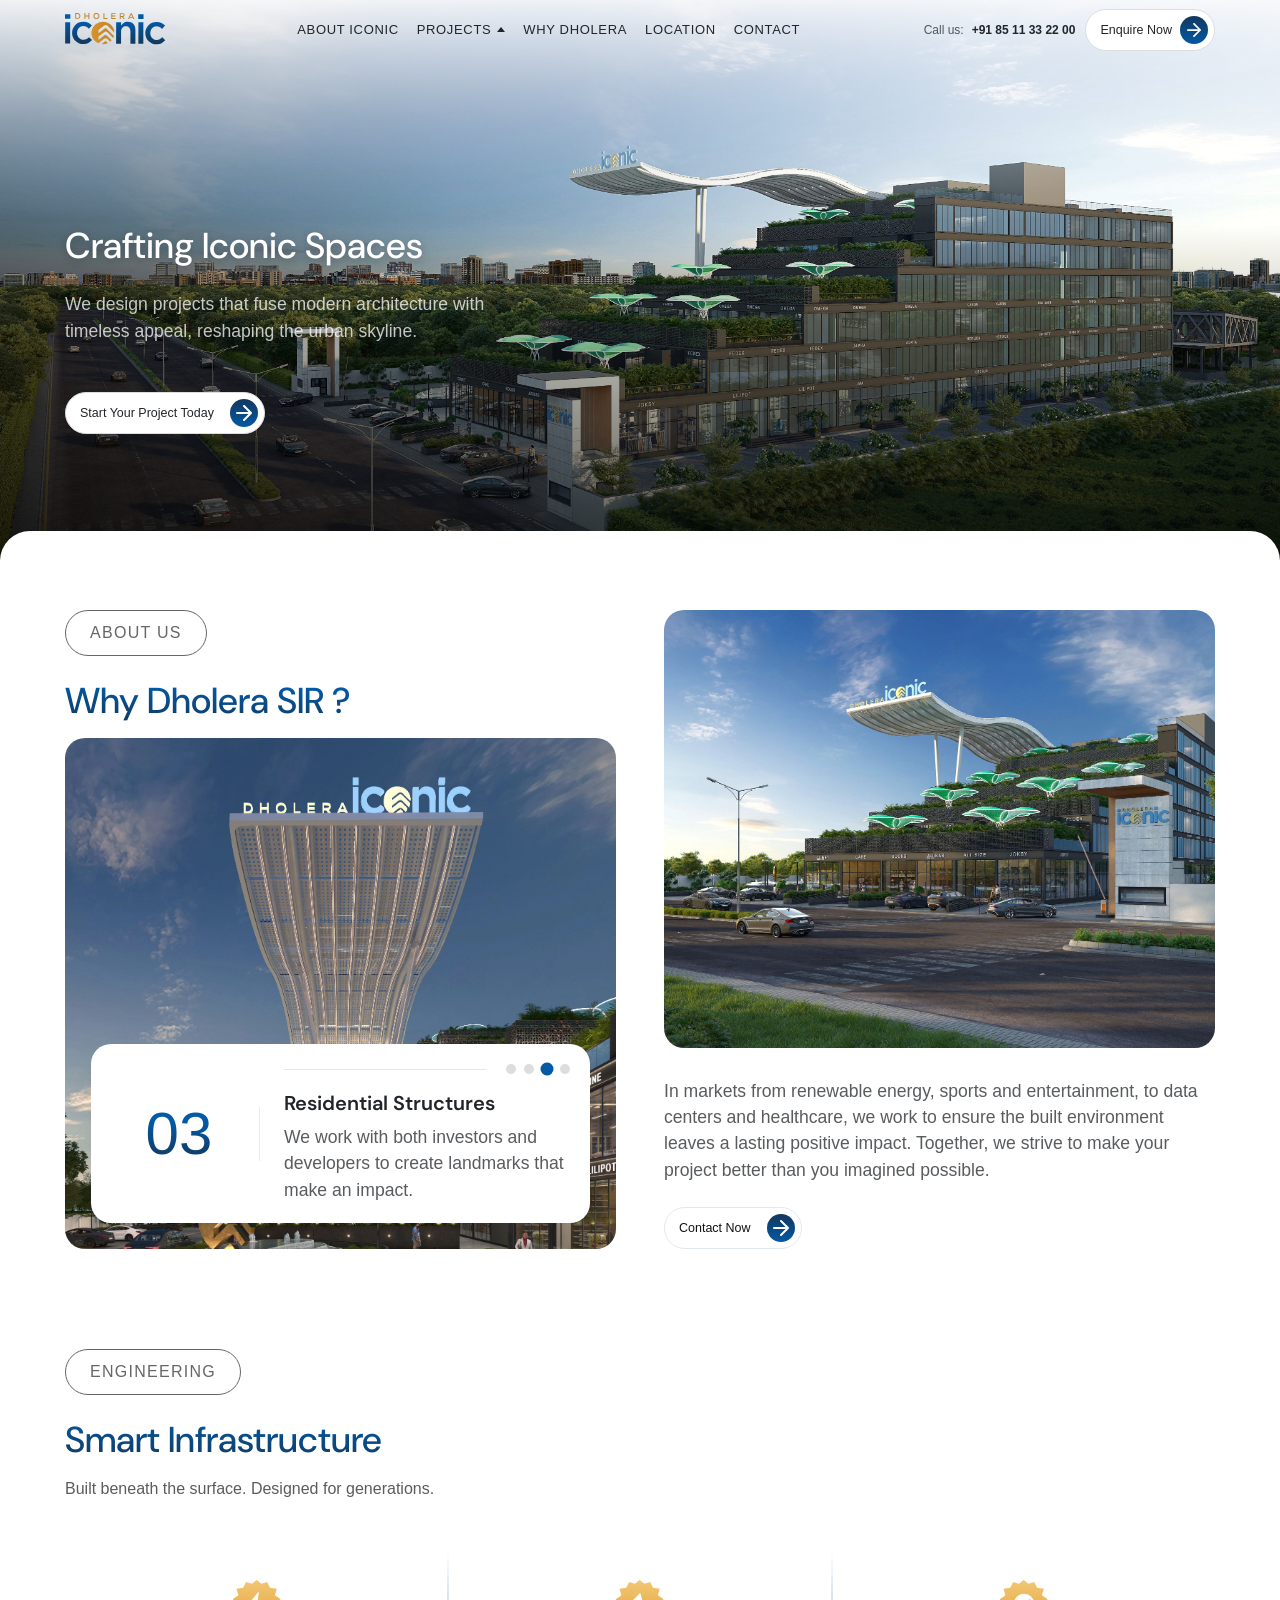
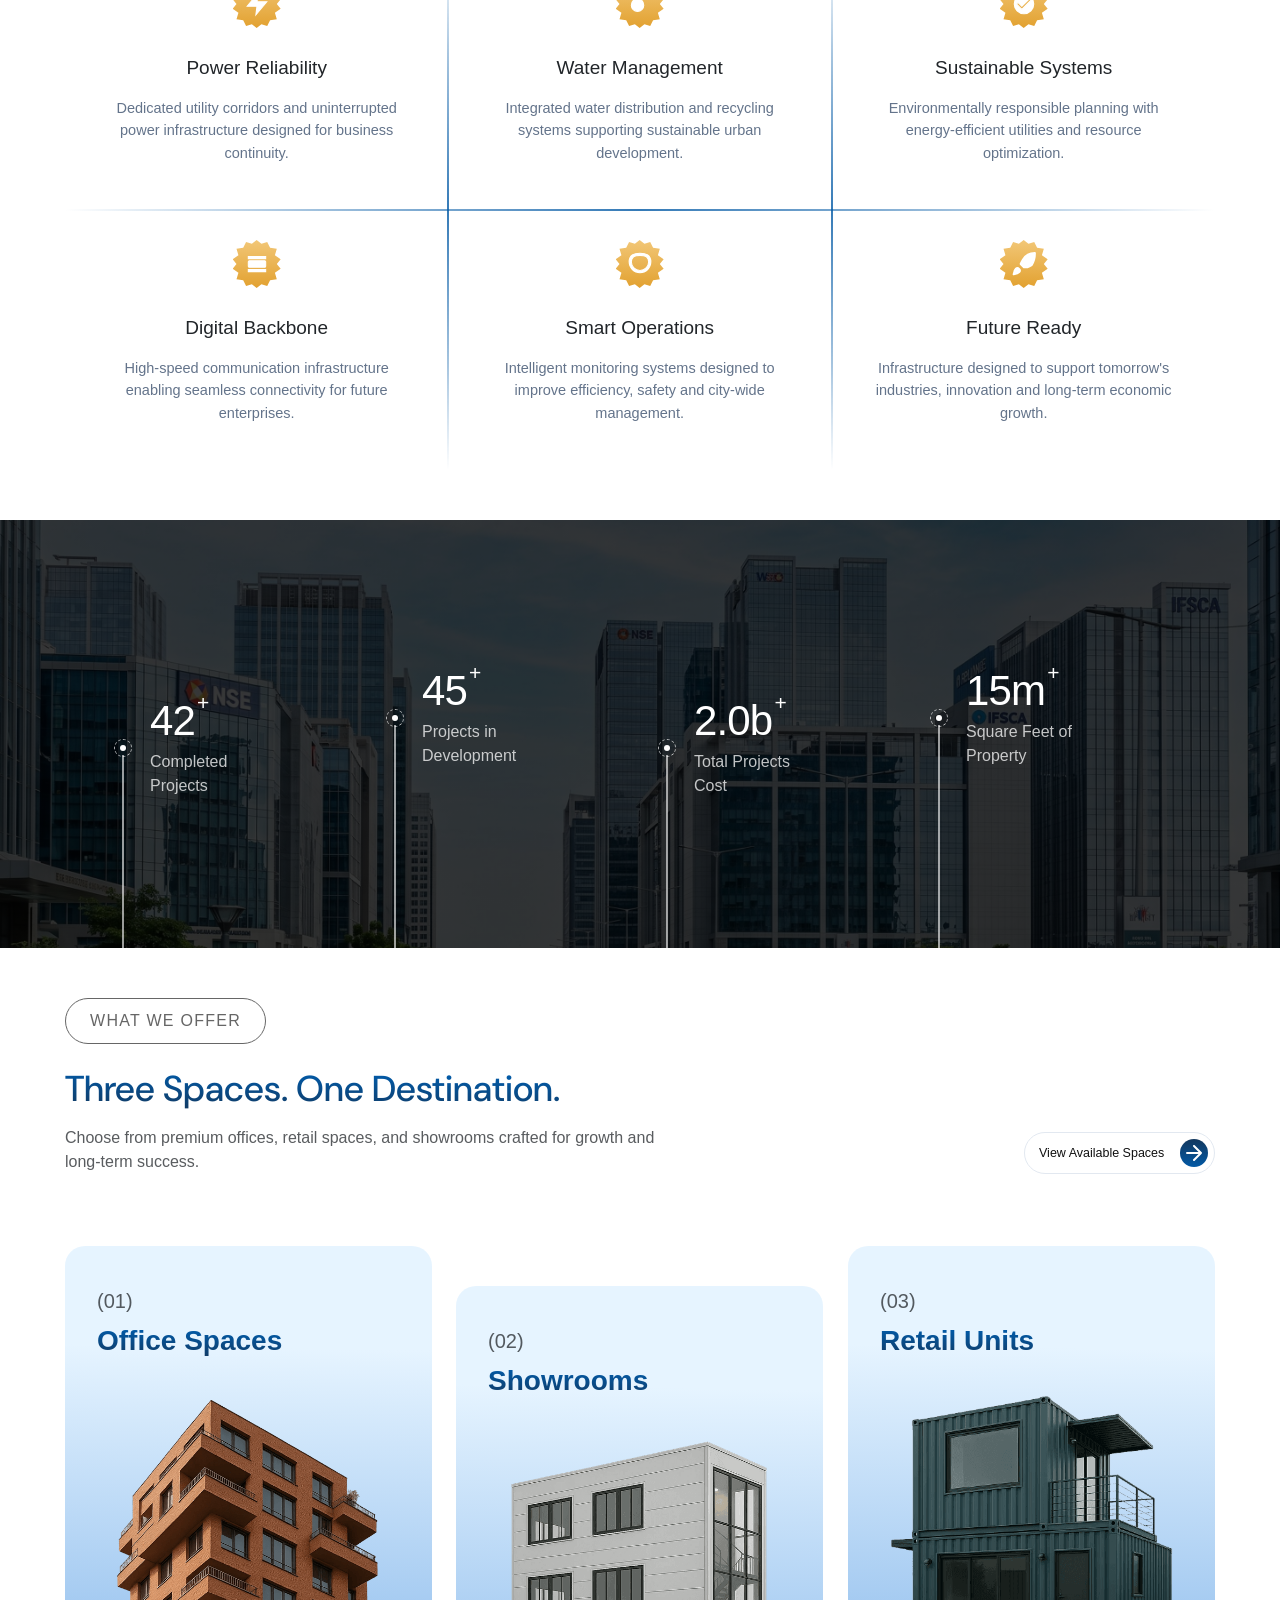
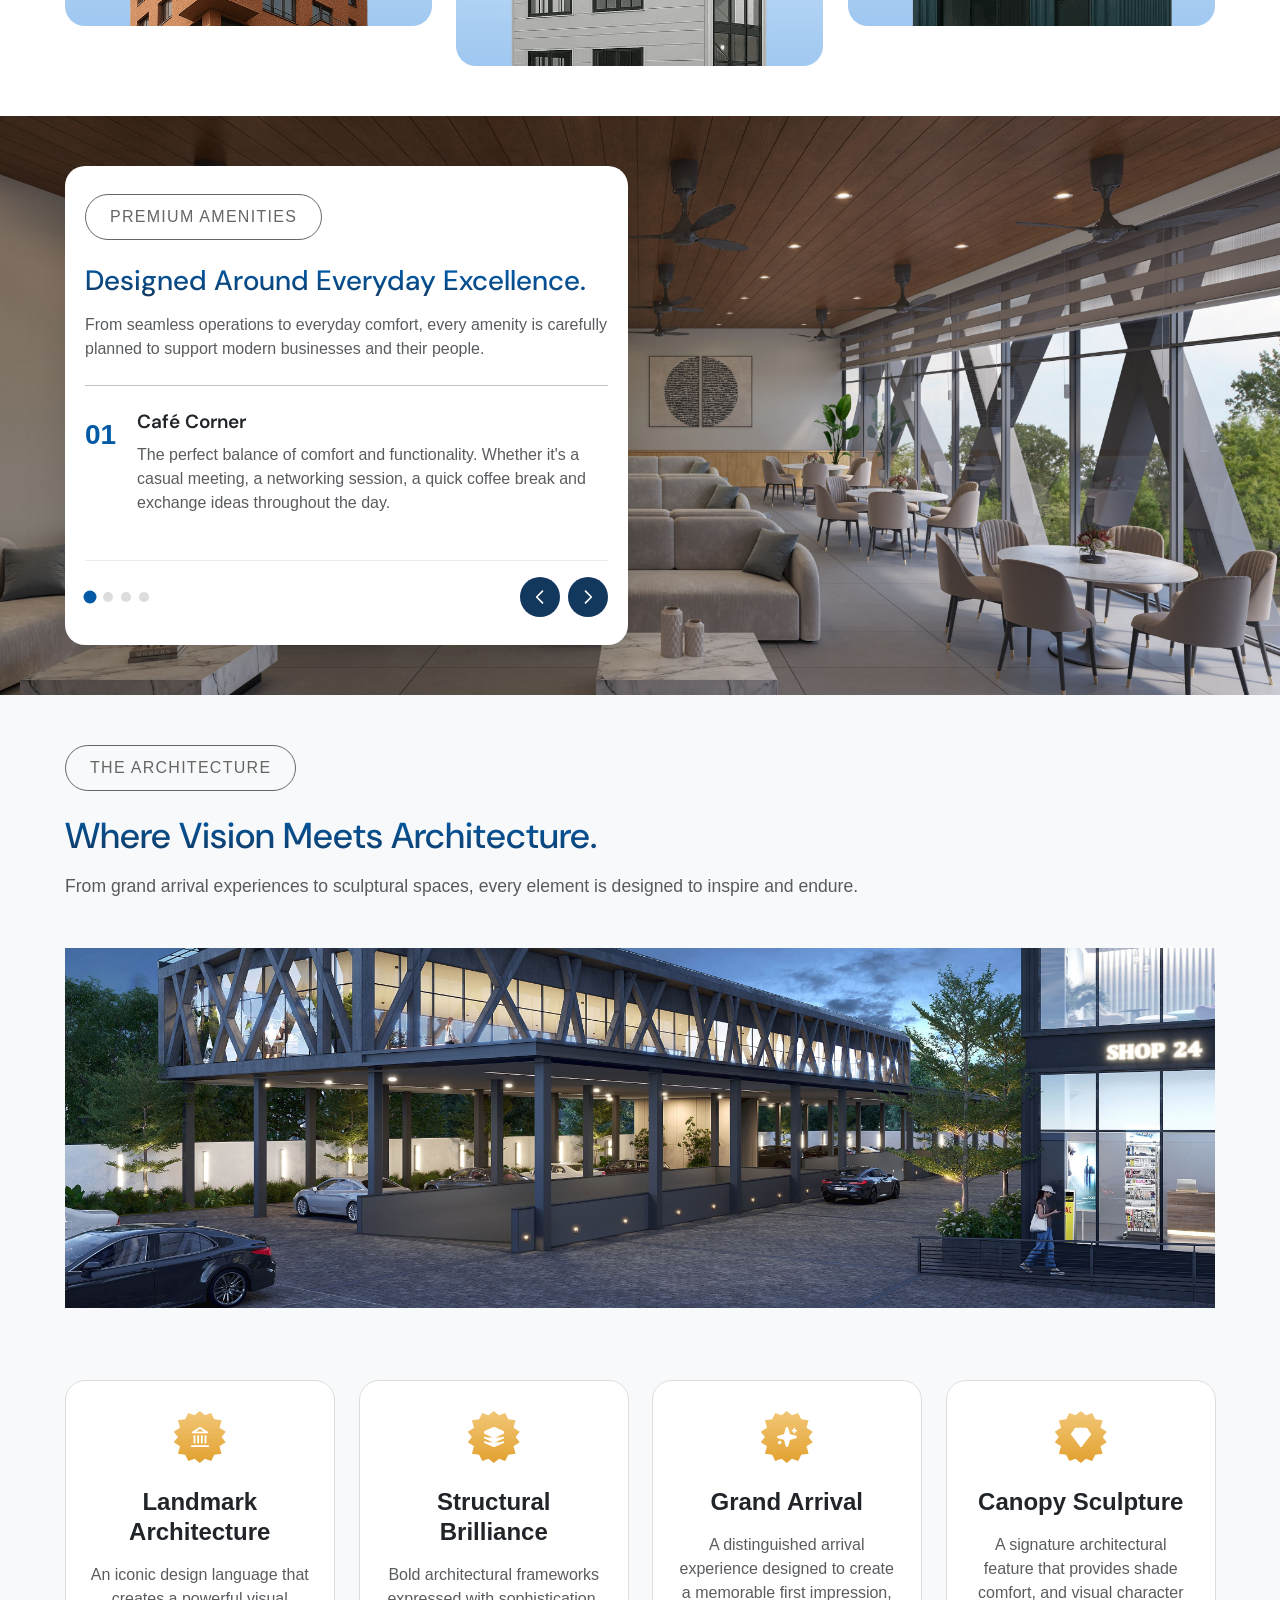
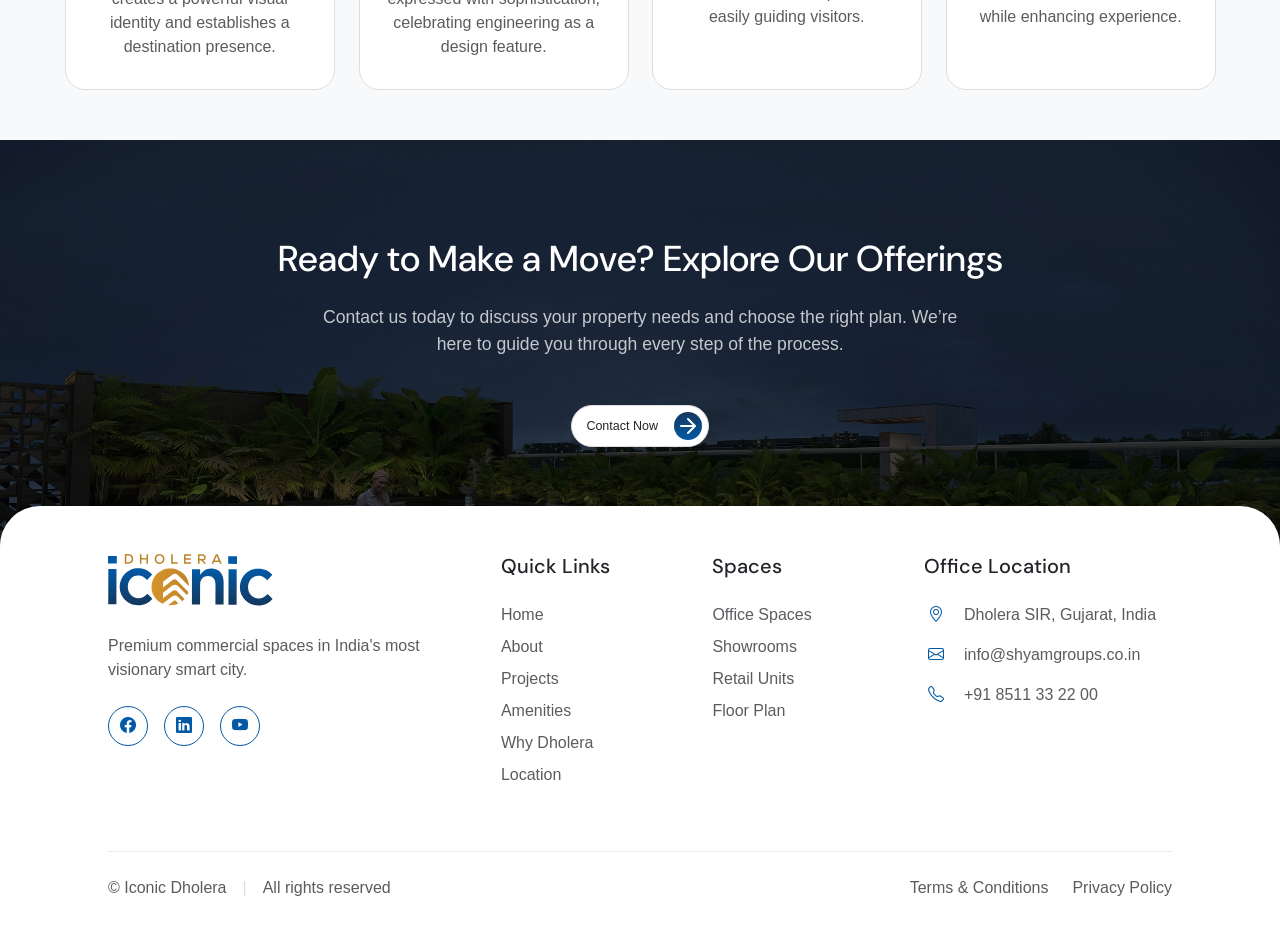
==== index.html @ 22b11049 "first commit" ====
<!DOCTYPE html>
<html lang="en">

<head>
  <meta charset="UTF-8">
  <meta name="viewport" content="width=device-width, initial-scale=1.0">
  <title>Dholera Iconic - Crafting Iconic Spaces</title>
  <meta name="description"
    content="Premium commercial office spaces, showrooms, and retail units in Dholera SIR - India's most visionary smart city.">

  <!-- Bootstrap & Bootstrap Icons CDN -->
  <link rel="stylesheet" href="https://cdn.jsdelivr.net/npm/bootstrap@5.3.3/dist/css/bootstrap.min.css">
  <link rel="stylesheet" href="https://cdn.jsdelivr.net/npm/bootstrap-icons@1.11.3/font/bootstrap-icons.min.css">

  <!-- Custom Stylesheets -->
  <link rel="stylesheet" href="assets/css/style.css">
  <link rel="stylesheet" href="assets/css/components.css">
  <link rel="stylesheet" href="assets/css/animations.css">
  <link rel="stylesheet" href="assets/css/responsive.css">

</head>

<body class="home-page">

  <!-- Header Dynamic Component Placeholder -->
  <div id="header-placeholder"></div>

  <!-- ==========================================
     HERO SECTION
     ========================================== -->
  <section class="hero-section" id="home">
    <div class="container max-width-container">
      <div class="row">
        <div class="col-12 col-lg-8 text-white hero-content-wrapper">
          <div class="slide-up animated">
            <h1 class="h1-title mb-4 font-dm font-medium text-white hero-title">Crafting Iconic Spaces</h1>
            <p class="font-switzer font-regular text-white opacity-75 mb-5 fs-4 lh-base hero-desc">
              We design projects that fuse modern architecture with timeless appeal, reshaping the urban skyline.
            </p>
            <a href="#about-section" class="btn btn-enquire d-inline-flex align-items-center gap-3">
              <span class="font-switzer font-medium text-dark">Start Your Project Today</span>
              <div class="btn-arrow-circle d-flex align-items-center justify-content-center">
                <svg width="16" height="16" viewBox="0 0 16 16" fill="none" xmlns="http://www.w3.org/2000/svg">
                  <path d="M1 8H15M15 8L8 1M15 8L8 15" stroke="white" stroke-width="2" stroke-linecap="round"
                    stroke-linejoin="round" />
                </svg>
              </div>
            </a>
          </div>
        </div>
      </div>
    </div>
    <!-- Beautiful Bottom Curve -->
    <div class="hero-curve"></div>
  </section>


  <!-- ==========================================
     ABOUT US SECTION
     ========================================== -->
  <section class="section-padding py-5" id="about-section">
    <div class="container max-width-container">
      <div class="row g-5 align-items-stretch">

        <!-- Left Slider Column -->
        <div class="col-12 col-lg-6 slide-up delay-1">
          <div class="about-left-content">
            <div class="tag-capsule mb-4">About us</div>
            <h2 class="h1-title text-gradient-primary mb-3 font-dm">Why Dholera SIR ?</h2>

            <div class="about-left-wrapper">
              <!-- Background Image -->
              <img src="assets/images/about_left.jpg" alt="About Dholera Buildings"
                class="w-100 h-100 object-fit-cover">

              <!-- White Slider Overlay Card -->
              <div class="about-slider-card">
                <div class="row align-items-center">
                  <div class="col-4 border-end border-light-subtle d-flex align-items-center justify-content-center">
                    <span class="slide-number text-gradient-primary">03</span>
                  </div>
                  <div class="col-8 ps-4">
                    <!-- Dots Row next to thin horizontal line -->
                    <div class="d-flex align-items-center justify-content-between mb-3">
                      <div style="flex-grow: 1; height: 1px; background-color: #E2E8F0; margin-right: 20px;"></div>
                      <div class="d-flex gap-2">
                        <button class="slider-dot" data-slide="0" aria-label="Go to slide 1"></button>
                        <button class="slider-dot" data-slide="1" aria-label="Go to slide 2"></button>
                        <button class="slider-dot active" data-slide="2" aria-label="Go to slide 3"></button>
                        <button class="slider-dot" data-slide="3" aria-label="Go to slide 4"></button>
                      </div>
                    </div>
                    <h4 class="slide-title font-dm font-semibold text-dark mb-2">Residential Structures</h4>
                    <p class="slide-desc font-switzer font-medium lh-base text-muted mb-0 fs-4">
                      We work with both investors and developers to create landmarks that make an impact.
                    </p>
                  </div>
                </div>
              </div>
            </div>
          </div>
        </div>
        <!-- Right Visual Content Column -->
        <div class="col-12 col-lg-6 slide-up delay-2">
          <div class="about-right-column">
            <!-- Large Right Image (On Top) -->
            <div class="about-right-img-wrapper">
              <img src="assets/images/about_right.jpg" alt="Smart City Infrastructure"
                class="w-100 h-100 object-fit-cover image-zoom-hover">
            </div>

            <!-- Description (On Bottom) -->
            <div>
              <p class="font-switzer font-medium text-muted fs-4 lh-base mb-4 text-justify">
                In markets from renewable energy, sports and entertainment, to data centers and healthcare, we work to
                ensure the built environment leaves a lasting positive impact. Together, we strive to make your project
                better than you imagined possible.
              </p>
              <a href="contact.html" class="btn btn-cta">
                <span>Contact Now</span>
                <div class="btn-arrow-circle d-flex align-items-center justify-content-center">
                  <svg width="16" height="16" viewBox="0 0 16 16" fill="none" xmlns="http://www.w3.org/2000/svg">
                    <path d="M1 8H15M15 8L8 1M15 8L8 15" stroke="white" stroke-width="2" stroke-linecap="round"
                      stroke-linejoin="round" />
                  </svg>
                </div>
              </a>
            </div>
          </div>
        </div>

      </div>
    </div>
  </section>


  <!-- ==========================================
     SMART INFRASTRUCTURE SECTION
     ========================================== -->
  <section class="section-padding py-5 bg-white" id="why-dholera">
    <div class="container max-width-container">
      <div class="text-start mb-5 slide-up">
        <div class="tag-capsule mb-4">Engineering</div>
        <h2 class="h1-title text-gradient-primary mb-3">Smart Infrastructure</h2>
        <p class="font-switzer font-regular text-muted fs-6">Built beneath the surface. Designed for generations.</p>
      </div>

      <!-- Infrastructure Grid -->
      <div class="infra-grid mt-4">
        <!-- Card 1 -->
        <div class="infra-card slide-up delay-1">
          <div class="infra-icon-wrapper text-gradient-primary">
            <!-- Power Icon -->
            <svg width="32" height="32" viewBox="0 0 24 24" fill="none" xmlns="http://www.w3.org/2000/svg">
              <path d="M13 2L3 14H12L11 22L21 10H12L13 2Z" fill="#0259A5" />
            </svg>
          </div>
          <h4 class="font-switzer font-medium mb-3 text-dark">Power Reliability</h4>
          <p class="font-switzer font-regular text-muted fs-6 lh-base px-3">
            Dedicated utility corridors and uninterrupted power infrastructure designed for business continuity.
          </p>
        </div>

        <!-- Card 2 -->
        <div class="infra-card slide-up delay-2">
          <div class="infra-icon-wrapper text-gradient-primary">
            <!-- Water Icon -->
            <svg width="32" height="32" viewBox="0 0 24 24" fill="none" xmlns="http://www.w3.org/2000/svg">
              <path
                d="M12 2.69L5.69 9C3.44 11.25 3.44 14.84 5.69 17.09C7.94 19.34 11.53 19.34 13.78 17.09C16.03 14.84 16.03 11.25 13.78 9L12 2.69Z"
                fill="#0259A5" />
            </svg>
          </div>
          <h4 class="font-switzer font-medium mb-3 text-dark">Water Management</h4>
          <p class="font-switzer font-regular text-muted fs-6 lh-base px-3">
            Integrated water distribution and recycling systems supporting sustainable urban development.
          </p>
        </div>

        <!-- Card 3 -->
        <div class="infra-card slide-up delay-3">
          <div class="infra-icon-wrapper text-gradient-primary">
            <!-- Sustainable Icon -->
            <svg width="32" height="32" viewBox="0 0 24 24" fill="none" xmlns="http://www.w3.org/2000/svg">
              <path
                d="M12 3C7.03 3 3 7.03 3 12C3 16.97 7.03 21 12 21C16.97 21 21 16.97 21 12C21 7.03 16.97 3 12 3ZM10 17L5 12L6.41 10.59L10 14.17L17.59 6.58L19 8L10 17Z"
                fill="#0259A5" />
            </svg>
          </div>
          <h4 class="font-switzer font-medium mb-3 text-dark">Sustainable Systems</h4>
          <p class="font-switzer font-regular text-muted fs-6 lh-base px-3">
            Environmentally responsible planning with energy-efficient utilities and resource optimization.
          </p>
        </div>

        <!-- Card 4 -->
        <div class="infra-card slide-up delay-4">
          <div class="infra-icon-wrapper text-gradient-primary">
            <!-- Digital Backbone -->
            <svg width="32" height="32" viewBox="0 0 24 24" fill="none" xmlns="http://www.w3.org/2000/svg">
              <path
                d="M4 19H20V17H4V19ZM20 5H4V7H20V5ZM19 9H5C4.45 9 4 9.45 4 10V14C4 14.55 4.45 15 5 15H19C19.55 15 20 14.55 20 14V10C20 9.45 19.55 9 19 9Z"
                fill="#0259A5" />
            </svg>
          </div>
          <h4 class="font-switzer font-medium mb-3 text-dark">Digital Backbone</h4>
          <p class="font-switzer font-regular text-muted fs-6 lh-base px-3">
            High-speed communication infrastructure enabling seamless connectivity for future enterprises.
          </p>
        </div>

        <!-- Card 5 -->
        <div class="infra-card slide-up delay-5">
          <div class="infra-icon-wrapper text-gradient-primary">
            <!-- Smart Operations -->
            <svg width="32" height="32" viewBox="0 0 24 24" fill="none" xmlns="http://www.w3.org/2000/svg">
              <path
                d="M19.03 3.56C17.59 2.56 14.88 2 12 2C9.12 2 6.41 2.56 4.97 3.56C3.12 4.84 2 7.21 2 10C2 15.52 6.48 20 12 20C17.52 20 22 15.52 22 10C22 7.21 20.88 4.84 19.03 3.56ZM12 18C7.58 18 4 14.42 4 10C4 8.21 4.78 6.47 6.03 5.47C7.15 4.59 9.38 4 12 4C14.62 4 16.85 4.59 17.97 5.47C19.22 6.47 20 8.21 20 10C20 14.42 16.42 18 12 18Z"
                fill="#0259A5" />
            </svg>
          </div>
          <h4 class="font-switzer font-medium mb-3 text-dark">Smart Operations</h4>
          <p class="font-switzer font-regular text-muted fs-6 lh-base px-3">
            Intelligent monitoring systems designed to improve efficiency, safety and city-wide management.
          </p>
        </div>

        <!-- Card 6 -->
        <div class="infra-card slide-up delay-6">
          <div class="infra-icon-wrapper text-gradient-primary">
            <!-- Future Ready -->
            <svg width="28" height="28" viewBox="0 0 24 24" fill="none" stroke="#0259A5" stroke-width="2"
              stroke-linecap="round" stroke-linejoin="round">
              <path d="M4.5 16.5c-1.5 1.26-2 5-2 5s3.74-.5 5-2c.71-.84.7-2.13-.09-2.91a2.18 2.18 0 0 0-2.91-.09z" />
              <path
                d="m12 15-3-3a22 22 0 0 1 2-3.95A12.88 12.88 0 0 1 22 2c0 2.72-.78 7.5-3.05 11a22.35 22.35 0 0 1-3.95 2z" />
              <path d="M15 9h.01" />
            </svg>
          </div>
          <h4 class="font-switzer font-medium mb-3 text-dark">Future Ready</h4>
          <p class="font-switzer font-regular text-muted fs-6 lh-base px-3">
            Infrastructure designed to support tomorrow's industries, innovation and long-term economic growth.
          </p>
        </div>
      </div>
    </div>
  </section>


  <!-- ==========================================
     STATS COUNTER SECTION
     ========================================== -->
  <section class="stats-section-bg" id="stats-section">
    <div class=" stats-container">
      <div class="row g-5">
        <!-- Stat 1 -->
        <div class="col-12 col-md-6 col-lg-3">
          <div class="stat-graph-card stat-low slide-up">
            <div class="stat-graph-line-wrapper">
              <div class="stat-graph-dot"></div>
              <div class="stat-graph-line"></div>
            </div>
            <div class="stat-graph-content">
              <div class="stat-number font-switzer font-medium mb-2" data-target="48+">0</div>
              <p class="font-switzer font-regular text-white opacity-75 fs-6 mb-0">Completed<br>Projects</p>
            </div>
          </div>
        </div>
        <!-- Stat 2 -->
        <div class="col-12 col-md-6 col-lg-3">
          <div class="stat-graph-card stat-high slide-up delay-1">
            <div class="stat-graph-line-wrapper">
              <div class="stat-graph-dot"></div>
              <div class="stat-graph-line"></div>
            </div>
            <div class="stat-graph-content">
              <div class="stat-number font-switzer font-medium mb-2" data-target="52+">0</div>
              <p class="font-switzer font-regular text-white opacity-75 fs-6 mb-0">Projects in<br>Development</p>
            </div>
          </div>
        </div>
        <!-- Stat 3 -->
        <div class="col-12 col-md-6 col-lg-3">
          <div class="stat-graph-card stat-low slide-up delay-2">
            <div class="stat-graph-line-wrapper">
              <div class="stat-graph-dot"></div>
              <div class="stat-graph-line"></div>
            </div>
            <div class="stat-graph-content">
              <div class="stat-number font-switzer font-medium mb-2" data-target="2.3b+">0</div>
              <p class="font-switzer font-regular text-white opacity-75 fs-6 mb-0">Total Projects<br>Cost</p>
            </div>
          </div>
        </div>
        <!-- Stat 4 -->
        <div class="col-12 col-md-6 col-lg-3">
          <div class="stat-graph-card stat-high slide-up delay-3">
            <div class="stat-graph-line-wrapper">
              <div class="stat-graph-dot"></div>
              <div class="stat-graph-line"></div>
            </div>
            <div class="stat-graph-content">
              <div class="stat-number font-switzer font-medium mb-2" data-target="18m+">0</div>
              <p class="font-switzer font-regular text-white opacity-75 fs-6 mb-0">Square Feet of<br>Property</p>
            </div>
          </div>
        </div>
      </div>
    </div>
  </section>


  <!-- ==========================================
     WHAT WE OFFER SECTION
     ========================================== -->
  <section class="section-padding py-5" id="offers-section">
    <div class="container max-width-container">
      <div class="d-flex flex-column flex-lg-row justify-content-between align-items-start align-items-lg-end mb-5">
        <div class="slide-up">
          <div class="tag-capsule mb-4">What We Offer</div>
          <h2 class="h1-title text-gradient-primary mb-3">Three Spaces. One Destination.</h2>
          <p class="font-switzer font-regular text-muted fs-6 col-lg-10 mb-0">
            Choose from premium offices, retail spaces, and showrooms crafted for growth and long-term success.
          </p>
        </div>
        <a href="projects.html" class="btn btn-cta mt-4 mt-lg-0 slide-up delay-1">
          <span>View Available Spaces</span>
          <div class="btn-arrow-circle d-flex align-items-center justify-content-center">
            <svg width="16" height="16" viewBox="0 0 16 16" fill="none" xmlns="http://www.w3.org/2000/svg">
              <path d="M1 8H15M15 8L8 1M15 8L8 15" stroke="white" stroke-width="2" stroke-linecap="round"
                stroke-linejoin="round" />
            </svg>
          </div>
        </a>
      </div>

      <!-- Spaces Cards Row -->
      <div class="row g-4 mt-5">
        <!-- Office Spaces -->
        <div class="col-12 col-lg-4 slide-up delay-1">
          <div class="offer-card">
            <div class="offer-card-header">
              <span class="font-switzer font-regular text-muted fs-5 d-block mb-2">(01)</span>
              <h3 class="font-switzer font-semibold text-gradient-primary mb-0 fs-3">Office Spaces</h3>
            </div>
            <div class="offer-card-image-wrapper">
              <img src="assets/images/office_spaces.png" alt="Office Spaces Model" class="offer-card-image">
            </div>
          </div>
        </div>

        <!-- Showrooms -->
        <div class="col-12 col-lg-4 slide-up delay-2">
          <div class="offer-card" style="margin-top: 40px;">
            <div class="offer-card-header">
              <span class="font-switzer font-regular text-muted fs-5 d-block mb-2">(02)</span>
              <h3 class="font-switzer font-semibold text-gradient-primary mb-0 fs-3">Showrooms</h3>
            </div>
            <div class="offer-card-image-wrapper">
              <img src="assets/images/showrooms.png" alt="Showrooms Model" class="offer-card-image">
            </div>
          </div>
        </div>

        <!-- Retail Units -->
        <div class="col-12 col-lg-4 slide-up delay-3">
          <div class="offer-card">
            <div class="offer-card-header">
              <span class="font-switzer font-regular text-muted fs-5 d-block mb-2">(03)</span>
              <h3 class="font-switzer font-semibold text-gradient-primary mb-0 fs-3">Retail Units</h3>
            </div>
            <div class="offer-card-image-wrapper">
              <img src="assets/images/retail_units.png" alt="Retail Units Model" class="offer-card-image">
            </div>
          </div>
        </div>
      </div>
    </div>
  </section>



  <!-- ==========================================
     PREMIUM AMENITIES SECTION
     ========================================== -->
  <section class="amenities-section-bg" id="amenities-section">
    <div class="container max-width-container">
      <div class="row">
        <div class="col-12 col-lg-6 slide-up">
          <!-- White Slider Overlay Card -->
          <div class="amenities-slider-card">
            <div class="tag-capsule mb-4">Premium Amenities</div>
            <h2 class="fs-3 text-gradient-primary mb-3">Designed Around Everyday Excellence.</h2>
            <p class="font-switzer font-regular text-muted mb-4 fs-6 lh-base">
              From seamless operations to everyday comfort, every amenity is carefully planned to support modern
              businesses and their people.
            </p>

            <hr class="my-4 text-light-subtle">

            <!-- Slider Content (2-Column Figma Layout) -->
            <div class="amenity-slide-content">
              <div class="row g-3 align-items-start">
                <div class="col-auto">
                  <span class="amenity-slide-number font-switzer font-bold fs-3 d-block pt-1"
                    style="min-width: 36px; color: #0259A5 !important;">01</span>
                </div>
                <div class="col">
                  <h4 class="amenity-slide-title font-dm font-semibold text-dark mb-2">Café Corner</h4>
                  <p class="amenity-slide-desc font-switzer font-regular text-muted mb-0 fs-6 lh-base">
                    The perfect balance of comfort and functionality. Whether it's a casual meeting, a networking
                    session, a quick coffee break and exchange ideas throughout the day.
                  </p>
                </div>
              </div>
            </div>

            <!-- Slider Controls Footer -->
            <div class="d-flex justify-content-between align-items-center mt-3 pt-3 border-top border-light-subtle">
              <div class="amenity-dots d-flex gap-2">
                <button class="slider-dot active" data-slide="0" aria-label="Go to slide 1"></button>
                <button class="slider-dot" data-slide="1" aria-label="Go to slide 2"></button>
                <button class="slider-dot" data-slide="2" aria-label="Go to slide 3"></button>
                <button class="slider-dot" data-slide="3" aria-label="Go to slide 4"></button>
              </div>
              <div class="d-flex gap-2">
                <button class="amenity-arrow-btn amenity-arrow-prev" aria-label="Previous slide">
                  <svg width="20" height="20" viewBox="0 0 24 24" fill="none" xmlns="http://www.w3.org/2000/svg">
                    <path d="M15 19L8 12L15 5" stroke="white" stroke-width="2" stroke-linecap="round"
                      stroke-linejoin="round" />
                  </svg>
                </button>
                <button class="amenity-arrow-btn amenity-arrow-next" aria-label="Next slide">
                  <svg width="20" height="20" viewBox="0 0 24 24" fill="none" xmlns="http://www.w3.org/2000/svg">
                    <path d="M9 5L16 12L9 19" stroke="white" stroke-width="2" stroke-linecap="round"
                      stroke-linejoin="round" />
                  </svg>
                </button>
              </div>
            </div>
          </div>
        </div>
      </div>
    </div>
  </section>

  <!-- ==========================================
     ARCHITECTURE SECTION
     ========================================== -->
  <section class="section-padding py-5 bg-light" id="architecture-section">
    <div class="container max-width-container">
      <div class="mb-5 slide-up">
        <div class="tag-capsule mb-4">The Architecture</div>
        <h2 class="h1-title text-gradient-primary mb-3">Where Vision Meets Architecture.</h2>
        <p class="font-switzer font-regular text-muted fs-4">From grand arrival experiences to sculptural spaces, every
          element is designed to inspire and endure.</p>
      </div>

      <!-- Hero Architecture Render Image -->
      <div class="overflow-hidden mb-5 slide-up delay-1" style="height: 500px; max-height: 960px;">
        <img src="assets/images/architecture.jpg" alt="Grand Architecture Design"
          class="w-100 h-100 object-fit-cover image-zoom-hover">
      </div>

      <!-- Architectural Feature Cards -->
      <div class="row g-4 mt-4">
        <!-- Feature 1 -->
        <div class="col-12 col-sm-6 col-lg-3 slide-up delay-1">
          <div class="arch-card">
            <div class="arch-icon-wrapper">
              <svg width="22" height="22" viewBox="0 0 24 24" fill="none" stroke="#C2872B" stroke-width="2"
                stroke-linecap="round" stroke-linejoin="round">
                <line x1="3" x2="21" y1="22" y2="22" />
                <line x1="6" x2="6" y1="18" y2="11" />
                <line x1="10" x2="10" y1="18" y2="11" />
                <line x1="14" x2="14" y1="18" y2="11" />
                <line x1="18" x2="18" y1="18" y2="11" />
                <polygon points="12 2 20 7 4 7" />
              </svg>
            </div>
            <h5 class="font-switzer font-semibold text-dark mb-3">Landmark Architecture</h5>
            <p class="font-switzer font-regular text-muted mb-0 fs-6 lh-base">
              An iconic design language that creates a powerful visual identity and establishes a destination presence.
            </p>
          </div>
        </div>

        <!-- Feature 2 -->
        <div class="col-12 col-sm-6 col-lg-3 slide-up delay-2">
          <div class="arch-card">
            <div class="arch-icon-wrapper">
              <svg width="22" height="22" viewBox="0 0 24 24" fill="none" stroke="#C2872B" stroke-width="2"
                stroke-linecap="round" stroke-linejoin="round">
                <path
                  d="m12.83 2.18a2 2 0 0 0-1.66 0L2.6 6.08a1 1 0 0 0 0 1.83l8.58 3.91a2 2 0 0 0 1.66 0l8.58-3.9a1 1 0 0 0 0-1.83Z" />
                <path d="m22 17.65-9.17 4.16a2 2 0 0 1-1.66 0L2 17.65" />
                <path d="m22 12.65-9.17 4.16a2 2 0 0 1-1.66 0L2 12.65" />
              </svg>
            </div>
            <h5 class="font-switzer font-semibold text-dark mb-3">Structural Brilliance</h5>
            <p class="font-switzer font-regular text-muted mb-0 fs-6 lh-base">
              Bold architectural frameworks expressed with sophistication, celebrating engineering as a design feature.
            </p>
          </div>
        </div>

        <!-- Feature 3 -->
        <div class="col-12 col-sm-6 col-lg-3 slide-up delay-3">
          <div class="arch-card">
            <div class="arch-icon-wrapper">
              <svg width="22" height="22" viewBox="0 0 24 24" fill="none" stroke="#C2872B" stroke-width="2"
                stroke-linecap="round" stroke-linejoin="round">
                <path
                  d="M9.937 15.5A2 2 0 0 0 8.5 14.063l-6.135-1.582a.5.5 0 0 1 0-.962L8.5 9.936A2 2 0 0 0 9.937 8.5l1.582-6.135a.5.5 0 0 1 .963 0L14.063 8.5A2 2 0 0 0 15.5 9.937l6.135 1.581a.5.5 0 0 1 0 .964L15.5 14.063a2 2 0 0 0-1.437 1.437l-1.582 6.135a.5.5 0 0 1-.963 0z" />
                <path d="M20 3v4" />
                <path d="M22 5h-4" />
                <path d="M4 17v2" />
                <path d="M5 18H3" />
              </svg>
            </div>
            <h5 class="font-switzer font-semibold text-dark mb-3">Grand Arrival</h5>
            <p class="font-switzer font-regular text-muted mb-0 fs-6 lh-base">
              A distinguished arrival experience designed to create a memorable first impression, easily guiding
              visitors.
            </p>
          </div>
        </div>

        <!-- Feature 4 -->
        <div class="col-12 col-sm-6 col-lg-3 slide-up delay-4">
          <div class="arch-card">
            <div class="arch-icon-wrapper">
              <svg width="22" height="22" viewBox="0 0 24 24" fill="none" stroke="#C2872B" stroke-width="2"
                stroke-linecap="round" stroke-linejoin="round">
                <path d="M6 3h12l4 6-10 13L2 9z" />
                <path d="M11 3 8 9l4 13 4-13-3-6" />
                <path d="M2 9h20" />
              </svg>
            </div>
            <h5 class="font-switzer font-semibold text-dark mb-3">Canopy Sculpture</h5>
            <p class="font-switzer font-regular text-muted mb-0 fs-6 lh-base">
              A signature architectural feature that provides shade comfort, and visual character while enhancing
              experience.
            </p>
          </div>
        </div>
      </div>
    </div>
  </section>


  <!-- ==========================================
     CTA / READY TO MOVE SECTION
     ========================================== -->
  <section class="cta-section-bg" id="location">
    <div class="container max-width-container text-center py-5">
      <div class="row justify-content-center">
        <div class="col-12 col-lg-10 slide-up">
          <h2 class="h1-title font-dm font-medium text-white mb-4">Ready to Make a Move? Explore Our Offerings</h2>
          <p class="font-switzer font-regular text-white opacity-75 mb-5 fs-4 col-lg-8 mx-auto lh-base">
            Contact us today to discuss your property needs and choose the right plan. We’re here to guide you through
            every step of the process.
          </p>
          <a href="contact.html" class="btn btn-enquire d-inline-flex align-items-center gap-3">
            <span class="font-switzer font-medium text-dark">Contact Now</span>
            <div class="btn-arrow-circle d-flex align-items-center justify-content-center">
              <svg width="16" height="16" viewBox="0 0 16 16" fill="none" xmlns="http://www.w3.org/2000/svg">
                <path d="M1 8H15M15 8L8 1M15 8L8 15" stroke="white" stroke-width="2" stroke-linecap="round"
                  stroke-linejoin="round" />
              </svg>
            </div>
          </a>
        </div>
      </div>
    </div>
  </section>


  <!-- Footer Dynamic Component Placeholder -->
  <footer id="footer-placeholder" class="bg-white"></footer>


  <!-- JS Script Files -->
  <script src="https://cdn.jsdelivr.net/npm/bootstrap@5.3.3/dist/js/bootstrap.bundle.min.js"></script>
  <script src="assets/js/navbar.js"></script>
  <script src="assets/js/animations.js"></script>
  <script src="assets/js/app.js"></script>

</body>

</html>
---- assets/css/style.css ----
@import url('https://api.fontshare.com/v2/css?f[]=switzer@200,300,400,500,600,700,800,900&display=swap');
@import url('https://fonts.googleapis.com/css2?family=DM+Sans:ital,opsz,wght@0,9..40,100..1000;1,9..40,100..1000&display=swap');

/* ==========================================
   DESIGN SYSTEM & GLOBAL VARIABLES
   ========================================== */
:root {
  /* Colors */
  --primary: #13385E;
  --primary-dark: #0A1C30;
  --secondary: #0259A5;
  --accent: #C2872B;
  --accent-light: #E4ED64;
  --dark: #111111;
  --muted: #666666;
  --light-gray: #DDDDDD;
  --bg-light: #F5F9FD;
  --bg-card: #E6F4FF;
  --white: #FFFFFF;

  /* Gradients */
  --primary-gradient: linear-gradient(180deg, #13385E 0%, #0259A5 100%);
  --secondary-gradient: linear-gradient(1deg, #13385E 0%, #0259A5 73%);
  --light-gradient: linear-gradient(1deg, #9FC7F0 0%, #E6F4FF 73%);
  --dark-overlay: linear-gradient(180deg, rgba(17, 17, 17, 0) 0%, rgba(17, 17, 17, 1) 100%);
  --stats-overlay: linear-gradient(0deg, rgba(0, 0, 0, 0.72) 0%, rgba(0, 0, 0, 0.62) 100%);

  /* Typography */
  --font-switzer: 'Switzer', sans-serif;
  --font-dm: 'DM Sans', sans-serif;

  /* Radius */
  --radius-xl: 30px;
  --radius-lg: 20px;
  --radius-md: 10px;
  --radius-sm: 8px;
  --radius-pill: 999px;

  /* Transitions */
  --transition-fast: all 0.2s ease-in-out;
  --transition-normal: all 0.3s cubic-bezier(0.25, 0.8, 0.25, 1);
  --transition-slow: all 0.5s cubic-bezier(0.25, 0.8, 0.25, 1);

  /* Containers */
  --max-width: 1600px;
}

/* ==========================================
   BASE STYLES
   ========================================== */
html,
body {
  font-family: var(--font-switzer);
  color: var(--dark);
  background-color: var(--white);
  overflow-x: hidden;
  scroll-behavior: smooth;
}

/* Custom Global Container System */
.container,
.max-width-container {
  max-width: 1600px !important;
  width: 100% !important;
  margin-left: auto !important;
  margin-right: auto !important;
  padding-left: 60px !important;
  padding-right: 60px !important;
}

@media (max-width: 991px) {

  .container,
  .max-width-container {
    max-width: 100% !important;
    padding-left: 20px !important;
    padding-right: 20px !important;
  }
}

@media (max-width: 575px) {

  .container,
  .max-width-container {
    padding-left: 16px !important;
    padding-right: 16px !important;
  }
}

/* Typography Helper Classes */
.font-switzer {
  font-family: var(--font-switzer);
}

.font-dm {
  font-family: var(--font-dm);
}

.font-light {
  font-weight: 300;
}

.font-regular {
  font-weight: 400;
}

.font-medium {
  font-weight: 500;
}

.font-semibold {
  font-weight: 600;
}

.font-bold {
  font-weight: 700;
}

/* Custom Heading Styles matching Figma */
h1,
.h1-title {
  font-family: var(--font-dm);
  font-weight: 500;
  font-size: 65px;
  line-height: 1.125;
}

h2,
.h1-title {
  font-family: var(--font-dm);
  font-weight: 500;
  font-size: 54px;
  line-height: 1.15;
}

h3,
.h3-title {
  font-family: var(--font-dm);
  font-weight: 500;
  font-size: 38px;
  line-height: 1.2;
}

h4,
.h4-title {
  font-family: var(--font-switzer);
  font-weight: 500;
  font-size: 32px;
  line-height: 1.3;
}

h5,
.h5-title {
  font-family: var(--font-switzer);
  font-weight: 500;
  font-size: 24px;
  line-height: 1.25;
}

/* Text Gradients */
.text-gradient-primary {
  background: var(--secondary-gradient);
  -webkit-background-clip: text;
  -webkit-text-fill-color: transparent;
}

.text-gradient-gold {
  background: linear-gradient(180deg, #E4ED64 0%, #C2872B 100%);
  -webkit-background-clip: text;
  -webkit-text-fill-color: transparent;
}

/* ==========================================
   UNIFIED GLOBAL TYPOGRAPHY SYSTEM
   ========================================== */
.section-subtitle,
.section-desc {
  font-family: var(--font-switzer);
  font-weight: 400;
  font-size: 16px !important;
  line-height: 1.6 !important;
  color: #64748B !important;
}

.card-desc,
.infra-card p,
.value-card p,
.journey-card p,
.project-description {
  font-family: var(--font-switzer);
  font-weight: 400;
  font-size: 15px !important;
  line-height: 1.55 !important;
  color: #64748B !important;
}

/* Global Responsive Typography Rules */
@media (max-width: 991px) {

  h1,
  .h1-title {
    font-size: 52px !important;
    line-height: 1.15 !important;
  }

  h2,
  .h1-title {
    font-size: 36px !important;
    line-height: 1.2 !important;
  }

  h3,
  .h3-title {
    font-size: 28px !important;
    line-height: 1.25 !important;
  }

  .section-subtitle,
  .section-desc {
    font-size: 15px !important;
    line-height: 1.55 !important;
  }

  .card-desc,
  .infra-card p,
  .value-card p,
  .journey-card p,
  .project-description {
    font-size: 14px !important;
    line-height: 1.5 !important;
  }
}

@media (max-width: 575px) {

  h1,
  .h1-title {
    font-size: 36px !important;
  }

  h2,
  .h1-title {
    font-size: 28px !important;
  }

  h3,
  .h3-title {
    font-size: 22px !important;
  }
}
---- assets/css/components.css ----
/* ==========================================
   NAVBAR & HEADER COMPONENT
   ========================================== */
.navbar {
  transition: var(--transition-normal);
  position: fixed;
  top: 0;
  left: 0;
  width: 100%;
  z-index: 1000;
  background-color: var(--white);
  /* border-bottom: 1px solid rgba(0, 0, 0, 0.05); */
}

/* Home Page Header is Transparent initially */
.home-page .navbar {
  background-color: transparent;
  /* border-bottom: 1px solid rgba(255, 255, 255, 0.15); */
}

/* Home Page Header on Scroll becomes white and blurred */
.home-page .navbar-scrolled {
  background-color: rgba(255, 255, 255, 0.95);
  backdrop-filter: blur(10px);
  -webkit-backdrop-filter: blur(10px);
  /* border-bottom: 1px solid rgba(0, 0, 0, 0.05); */
  box-shadow: 0 10px 30px rgba(0, 0, 0, 0.08);
  padding-top: 18px !important;
  padding-bottom: 18px !important;
}

/* All Inner Pages have solid headers that get scrolled effect */
.inner-page .navbar-scrolled {
  box-shadow: 0 10px 30px rgba(0, 0, 0, 0.08);
  padding-top: 18px !important;
  padding-bottom: 18px !important;
}

/* Custom Hamburger Icon */
.navbar-toggler {
  display: flex;
  flex-direction: column;
  justify-content: center;
  gap: 5px;
  width: 30px;
  height: 30px;
  background: transparent;
  outline: none !important;
}

.burger-bar {
  display: block;
  width: 24px;
  height: 2px;
  background-color: var(--dark);
  border-radius: 2px;
  transition: var(--transition-normal);
}

/* On transparent home page, white elements for better contrast if needed, 
   but since user's Figma sky is light, we can stick to dark elements. */
.home-page:not(.navbar-scrolled) .burger-bar {
  background-color: var(--dark);
}

/* ==========================================
   MOBILE DRAWER SYSTEM
   ========================================== */
.mobile-drawer {
  position: fixed;
  top: 0;
  right: -100%;
  width: 320px;
  height: 100vh;
  background-color: var(--white);
  z-index: 1050;
  box-shadow: -10px 0 40px rgba(0, 0, 0, 0.15);
  padding: 30px 24px;
  display: flex;
  flex-direction: column;
  transition: right 0.4s cubic-bezier(0.25, 0.8, 0.25, 1);
}

.mobile-drawer.open {
  right: 0;
}

.drawer-backdrop {
  position: fixed;
  top: 0;
  left: 0;
  width: 100vw;
  height: 100vh;
  background-color: rgba(0, 0, 0, 0.4);
  backdrop-filter: blur(4px);
  -webkit-backdrop-filter: blur(4px);
  z-index: 1040;
  opacity: 0;
  pointer-events: none;
  transition: opacity 0.3s ease;
}

.drawer-backdrop.open {
  opacity: 1;
  pointer-events: auto;
}

.mobile-drawer-header {
  border-bottom: 1px solid rgba(0, 0, 0, 0.05);
  padding-bottom: 20px;
}

.drawer-close-btn {
  color: var(--dark);
  transition: var(--transition-fast);
}

.drawer-close-btn:hover {
  transform: rotate(90deg);
  color: var(--secondary);
}

.mobile-drawer-nav .drawer-link {
  font-family: var(--font-switzer);
  font-weight: 500;
  font-size: 18px;
  text-transform: uppercase;
  color: var(--dark);
  text-decoration: none;
  display: block;
  padding: 8px 0;
  transition: var(--transition-fast);
}

.mobile-drawer-nav .drawer-link:hover,
.mobile-drawer-nav .drawer-link.active {
  color: var(--secondary);
  padding-left: 8px;
}


.logo-img {
  height: 58px;
  width: auto;
  transition: var(--transition-normal);
}

.navbar-nav .nav-link {
  font-size: 16px;
  letter-spacing: 0.05em;
  padding: 10px 20px !important;
  position: relative;
  transition: var(--transition-fast);
}

.navbar-nav .nav-link::after {
  content: '';
  position: absolute;
  bottom: 0;
  left: 20px;
  width: 0;
  height: 2px;
  background-color: var(--secondary);
  transition: var(--transition-normal);
}

.navbar-nav .nav-link.active::after,
.navbar-nav .nav-link:hover::after {
  width: calc(100% - 40px);
}

/* Enquire Now Button */
.btn-enquire {
  background-color: var(--white);
  border: 1px solid var(--light-gray);
  border-radius: var(--radius-pill);
  padding: 10px 10px 10px 28px !important;
  transition: var(--transition-normal);
}

.btn-enquire span {
  font-size: 16px;
}

.btn-arrow-circle {
  width: 44px;
  height: 44px;
  border-radius: 50%;
  background: var(--secondary-gradient);
  transition: var(--transition-normal);
}

/* Unified Button Arrow Rotation on Hover */
.btn-enquire:hover .btn-arrow-circle,
.btn-cta:hover .btn-arrow-circle {
  transform: rotate(45deg);
}

/* ==========================================
   BADGES & TAGS
   ========================================== */
.tag-capsule {
  display: inline-block;
  padding: 10px 24px;
  border: 1px solid var(--muted);
  border-radius: var(--radius-xl);
  font-size: 16px;
  letter-spacing: 0.08em;
  text-transform: uppercase;
  color: var(--muted);
  background: transparent;
}

/* ==========================================
   BUTTONS
   ========================================== */
.btn-cta {
  background-color: var(--white);
  border: 1px solid #E2E8F0;
  border-radius: var(--radius-pill);
  padding: 10px 10px 10px 28px !important;
  display: inline-flex;
  align-items: center;
  gap: 16px;
  text-decoration: none;
  transition: var(--transition-normal);
}

.btn-cta span {
  font-size: 16px;
  color: var(--dark);
  font-weight: 500;
}

.btn-cta:hover {
  background: var(--secondary-gradient) !important;
  border-color: transparent !important;
  transform: translateY(-2px);
}

.btn-cta:hover span {
  color: #FFFFFF !important;
}

.btn-cta:hover .btn-arrow-circle {
  background: #FFFFFF !important;
  box-shadow: 0 4px 12px rgba(0, 0, 0, 0.12);
}

.btn-cta:hover .btn-arrow-circle svg path {
  stroke: var(--secondary) !important;
}

/* ==========================================
   CARDS & CONTAINERS
   ========================================== */

/* Infrastructure Grid & Cards */
.infra-grid {
  display: grid;
  grid-template-columns: repeat(3, 1fr);
  position: relative;
  /* Single continuous horizontal divider between rows 1 & 2 */
  background-image: linear-gradient(90deg,
      rgba(2, 89, 165, 0),
      rgba(2, 89, 165, 0.35) 20%,
      rgba(2, 89, 165, 0.8) 50%,
      rgba(2, 89, 165, 0.35) 80%,
      rgba(2, 89, 165, 0));
  background-position: 0 50%;
  background-size: 100% 2px;
  background-repeat: no-repeat;
}

/* Vertical divider: col 1 | col 2 — on grid so it sits above card hover bg */
.infra-grid::before {
  content: '';
  position: absolute;
  left: calc(33.333% - 1px);
  top: 0;
  width: 2px;
  height: 100%;
  background: linear-gradient(180deg,
      rgba(2, 89, 165, 0),
      rgba(2, 89, 165, 0.35) 20%,
      rgba(2, 89, 165, 0.8) 50%,
      rgba(2, 89, 165, 0.35) 80%,
      rgba(2, 89, 165, 0));
  pointer-events: none;
  z-index: 2;
}

/* Vertical divider: col 2 | col 3 */
.infra-grid::after {
  content: '';
  position: absolute;
  left: calc(66.666% - 1px);
  top: 0;
  width: 2px;
  height: 100%;
  background: linear-gradient(180deg,
      rgba(2, 89, 165, 0),
      rgba(2, 89, 165, 0.35) 20%,
      rgba(2, 89, 165, 0.8) 50%,
      rgba(2, 89, 165, 0.35) 80%,
      rgba(2, 89, 165, 0));
  pointer-events: none;
  z-index: 2;
}

.infra-card {
  text-align: center;
  transition: var(--transition-normal);
  padding: 50px 30px;
  background-color: transparent;
  position: relative;
}

.infra-card:hover {
  background-color: var(--bg-light);
}

/* Secondary Body Text Typography Refinement */
.value-card p,
.infra-card p {
  font-size: 14.5px !important;
  line-height: 1.55 !important;
  color: #64748B !important;
}

/* Value Card Styling */
.value-card {
  padding: 32px 24px;
  border-radius: var(--radius-lg);
  border: 1px solid #E2E8F0;
  background-color: var(--white);
  height: 100%;
  transition: var(--transition-normal);
}

.value-card:hover {
  transform: translateY(-5px);
  box-shadow: 0 15px 35px rgba(0, 0, 0, 0.06);
  border-color: #BFD3E6;
}

.icon-wrapper,
.infra-icon-wrapper {
  position: relative;
  width: 60px;
  height: 60px;
  margin: 0 auto 28px;
  background: linear-gradient(180deg, #F2C777 0%, #E2A130 100%);
  display: flex;
  align-items: center;
  justify-content: center;
  z-index: 1;
  transition: transform 0.3s ease, filter 0.3s ease;

  clip-path: polygon(50% 0%,
      60% 8%,
      72% 4%,
      78% 16%,
      92% 18%,
      88% 32%,
      100% 40%,
      92% 50%,
      100% 60%,
      88% 68%,
      92% 82%,
      78% 84%,
      72% 96%,
      60% 92%,
      50% 100%,
      40% 92%,
      28% 96%,
      22% 84%,
      8% 82%,
      12% 68%,
      0% 60%,
      8% 50%,
      0% 40%,
      12% 32%,
      8% 18%,
      22% 16%,
      28% 4%,
      40% 8%);
}

.icon-wrapper i,
.infra-icon-wrapper i {
  color: var(--white);
  font-size: 26px;
}

.infra-icon-wrapper svg {
  width: 26px;
  height: 26px;
}

.infra-icon-wrapper svg path {
  fill: var(--white) !important;
  stroke: var(--white);
}

.infra-card:hover .infra-icon-wrapper {
  transform: scale(1.1) rotate(5deg);
  filter: brightness(1.08);
}

@media (max-width: 991px) {
  .infra-grid {
    grid-template-columns: repeat(2, 1fr);
    /* Two horizontal dividers at rows 1|2 and 2|3 in 3-row layout */
    background-image:
      linear-gradient(90deg,
        rgba(2, 89, 165, 0),
        rgba(2, 89, 165, 0.35) 20%,
        rgba(2, 89, 165, 0.8) 50%,
        rgba(2, 89, 165, 0.35) 80%,
        rgba(2, 89, 165, 0)),
      linear-gradient(90deg,
        rgba(2, 89, 165, 0),
        rgba(2, 89, 165, 0.35) 20%,
        rgba(2, 89, 165, 0.8) 50%,
        rgba(2, 89, 165, 0.35) 80%,
        rgba(2, 89, 165, 0));
    background-position: 0 33.333%, 0 66.667%;
    background-size: 100% 2px, 100% 2px;
    background-repeat: no-repeat;
  }

  /* Single vertical divider at center for 2-col layout */
  .infra-grid::before {
    left: calc(50% - 1px);
  }

  /* Second vertical not needed in 2-col */
  .infra-grid::after {
    display: none;
  }

  .infra-card {
    padding: 50px 30px;
  }
}

@media (max-width: 767px) {
  .infra-grid {
    grid-template-columns: 1fr;
  }

  /* Hide all vertical dividers on mobile */
  .infra-grid::before,
  .infra-grid::after {
    display: none;
  }

  .infra-card {
    padding: 40px 20px;
  }

  /* Override row-1 ::before — not needed here */
  .infra-card::before {
    display: none !important;
  }

  /* Simple horizontal divider between each card using ::after */
  .infra-card:not(:last-child)::after {
    content: '';
    position: absolute;
    bottom: 0;
    left: 0;
    width: 100%;
    height: 2px;
    background: linear-gradient(90deg,
        rgba(2, 89, 165, 0),
        rgba(2, 89, 165, 0.4) 50%,
        rgba(2, 89, 165, 0));
  }
}

/* Spaces/Offer Cards */
.offer-card {
  background: var(--light-gradient);
  border-radius: var(--radius-lg);
  position: relative;
  overflow: hidden;
  height: 550px;
  transition: var(--transition-slow);
  display: flex;
  flex-direction: column;
  justify-content: space-between;
}

.offer-card-header {
  padding: 40px 32px 0 32px;
}

.offer-card-image-wrapper {
  height: 350px;
  display: flex;
  align-items: flex-end;
  justify-content: center;
  overflow: hidden;
}

.offer-card-image {
  max-width: 100%;
  max-height: 100%;
  object-fit: contain;
  transition: var(--transition-slow);
}

.offer-card:hover {
  transform: translateY(-10px);
  box-shadow: 0 20px 40px rgba(2, 89, 165, 0.12);
}

.offer-card:hover .offer-card-image {
  transform: scale(1.08) translateY(-5px);
}

/* Architecture Features Grid Cards */
.arch-card {
  padding: 30px 24px;
  border: 1px solid var(--light-gray);
  border-radius: var(--radius-lg);
  text-align: center;
  height: 100%;
  background-color: var(--white);
  transition: var(--transition-normal);
}

.arch-icon-wrapper {
  position: relative;
  width: 52px;
  height: 52px;
  margin: 0 auto 24px;
  background: linear-gradient(180deg, #F2C777 0%, #E2A130 100%);
  display: flex;
  align-items: center;
  justify-content: center;
  transition: transform 0.3s ease, filter 0.3s ease;

  clip-path: polygon(50% 0%,
      60% 8%,
      72% 4%,
      78% 16%,
      92% 18%,
      88% 32%,
      100% 40%,
      92% 50%,
      100% 60%,
      88% 68%,
      92% 82%,
      78% 84%,
      72% 96%,
      60% 92%,
      50% 100%,
      40% 92%,
      28% 96%,
      22% 84%,
      8% 82%,
      12% 68%,
      0% 60%,
      8% 50%,
      0% 40%,
      12% 32%,
      8% 18%,
      22% 16%,
      28% 4%,
      40% 8%);
}

.arch-icon-wrapper i {
  color: var(--white);
  font-size: 22px;
}

.arch-icon-wrapper svg {
  width: 22px;
  height: 22px;
  stroke: var(--white) !important;
}

.arch-icon-wrapper svg path {
  fill: var(--white) !important;
  stroke: var(--white) !important;
}

.arch-card:hover {
  transform: translateY(-5px);
  border-color: #D6932A;
  box-shadow: 0 10px 30px rgba(214, 147, 42, 0.12);
}

.arch-card:hover .arch-icon-wrapper {
  transform: scale(1.1) rotate(5deg);
  filter: brightness(1.08);
}

/* ==========================================
   FOOTER COMPONENT
   ========================================== */
#footer-placeholder {
  border-radius: 40px 40px 0 0;
  margin-top: -40px;
  position: relative;
  z-index: 10;
  background-color: var(--white);
  display: block;
}

.footer-logo {
  height: 56px;
  width: auto;
}

.social-circle {
  width: 40px;
  height: 40px;
  border-radius: 50%;
  border: 1px solid var(--secondary);
  color: var(--secondary);
  background-color: var(--white);
  font-size: 16px;
  transition: var(--transition-normal);
  text-decoration: none;
}

.social-circle:hover {
  background: var(--secondary);
  border-color: var(--secondary);
  color: var(--white);
  transform: translateY(-3px);
}

.footer-link {
  transition: var(--transition-fast);
}

.footer-link:hover {
  color: var(--secondary) !important;
  padding-left: 4px;
}

.contact-icon {
  width: 24px;
  height: 24px;
  color: var(--secondary);
  font-size: 16px;
}

.copyright-divider {
  color: var(--light-gray);
  font-weight: 300;
}

/* ==========================================
   CHECKLISTS
   ========================================== */
.specs-checklist {
  display: flex;
  flex-direction: column;
  gap: 16px;
}

.check-row {
  display: flex;
  align-items: center;
  gap: 16px;
}

.check-circle {
  width: 28px;
  height: 28px;
  border-radius: 50%;
  background: var(--bg-card);
  color: var(--secondary);
  display: flex;
  align-items: center;
  justify-content: center;
  font-size: 14px;
}

.navbar-nav .nav-link {
  font-size: 16px;
  letter-spacing: 0.05em;
  padding: 8px 4px !important;
  position: relative;
  transition: var(--transition-fast);
}

.navbar-nav .nav-link::after {
  content: '';
  position: absolute;
  bottom: -4px;
  left: 0;
  width: 0;
  height: 1px;
  background-color: var(--secondary);
  transition: var(--transition-normal);
}

.navbar-nav .nav-link.active::after,
.navbar-nav .nav-link:hover::after {
  width: 100%;
}

/* Enquire Now Button */
.btn-enquire {
  background-color: var(--white);
  border: 1px solid var(--light-gray);
  border-radius: var(--radius-pill);
  padding: 8px 8px 8px 24px !important;
  display: inline-flex;
  align-items: center;
  gap: 16px;
  text-decoration: none;
  transition: var(--transition-normal);
}

.btn-enquire span {
  font-size: 16px;
  color: var(--dark);
  font-weight: 500;
}

.btn-enquire:hover {
  background: var(--secondary-gradient) !important;
  border-color: transparent !important;
  transform: translateY(-2px);
}

.btn-enquire:hover span {
  color: #FFFFFF !important;
}

.btn-enquire:hover .btn-arrow-circle {
  background: #FFFFFF !important;
  box-shadow: 0 4px 12px rgba(0, 0, 0, 0.12);
}

.btn-enquire:hover .btn-arrow-circle svg path {
  stroke: var(--secondary) !important;
}

.btn-arrow-circle {
  width: 40px;
  height: 40px;
  border-radius: 50%;
  background: var(--primary-gradient);
  display: flex;
  align-items: center;
  justify-content: center;
  transition: var(--transition-normal);
}

/* Header Navbar sticky state */
.navbar-scrolled {
  background-color: rgba(255, 255, 255, 0.98) !important;
  box-shadow: 0 4px 20px rgba(0, 0, 0, 0.06);
  padding-top: 16px !important;
  padding-bottom: 16px !important;
}


/* ==========================================
   REUSABLE GLOBAL PAGE HERO COMPONENT
   ========================================== */
.page-hero {
  position: relative;
  min-height: 680px;
  height: 740px;
  display: flex;
  align-items: center;
  justify-content: left;
  padding-bottom: 80px;
  padding-top: 130px;
  background-size: cover;
  background-position: center center;
  background-repeat: no-repeat;
}

@media (min-width: 1600px) {
  .page-hero {
    min-height: 760px;
    height: 820px;
    padding-top: 150px;
  }
}

/* Page-specific Hero Background Modifiers */
.page-hero.hero-about {
  background-image: url('../images/hero_bg.jpg');
}

.page-hero.hero-projects {
  background-image: url('../images/projects_hero.jpg');
}

.page-hero.hero-amenities {
  background-image: url('../images/amenities_hero.jpg');
}

.page-hero.hero-location {
  background-image: url('../images/location_hero.jpg');
}

.page-hero.hero-contact {
  background-image: url('../images/contact_hero.jpg');
}

.page-hero.hero-whydholera {
  background-image: url('../images/whydholera_hero.jpg');
}

/* Rich Dark Vignette Overlay System for High Text Contrast */
.page-hero::before {
  content: "";
  position: absolute;
  inset: 0;
  z-index: 1;
  background: rgba(0, 0, 0, 0.65);
  pointer-events: none;
}

.page-hero .container {
  position: relative;
  z-index: 2;
}

/* Signature White Curved Bottom Arch */
.page-hero-curve {
  position: absolute;
  bottom: -1px;
  left: 0;
  width: 100%;
  height: 60px;
  background-color: var(--white);
  border-radius: 800px 800px 0 0;
  z-index: 5;
}

/* Responsive Hero Scaling */
@media (max-width: 991px) {
  .page-hero {
    height: 520px;
    min-height: 480px;
    padding-bottom: 70px;
  }

  .page-hero-curve {
    height: 40px;
  }
}

@media (max-width: 575px) {
  .page-hero {
    height: 600px;
    min-height: 400px;
    padding-bottom: 50px;
  }
}

/* ==========================================
   THREE SPACES 3-CARD GRID (FIGMA NODE 35-413)
   ========================================== */
.space-card {
  background: linear-gradient(180deg, #EBF5FF 0%, #D4E8FE 100%);
  border-radius: 28px;
  height: 100%;
  display: flex;
  flex-direction: column;
  justify-content: space-between;
  border: 1px solid #D2E4F7;
  box-shadow: 0 10px 30px rgba(2, 89, 165, 0.05);
  position: relative;
  overflow: hidden;
  transition: transform 0.3s ease, box-shadow 0.3s ease;
}

.space-card:hover {
  transform: translateY(-6px);
  box-shadow: 0 20px 40px rgba(2, 89, 165, 0.12);
}

.space-card-content {
  padding: 40px 36px;
}

.space-card-photo {
  padding: 40px 0 0 0;
}

.space-card-header {
  padding: 0 36px;
  margin-bottom: 20px;
}

.space-card-img-wrapper {
  margin-top: auto;
  width: 100%;
  height: 380px;
  display: flex;
  align-items: flex-end;
  justify-content: center;
  overflow: hidden;
}

.space-card-img {
  width: 100%;
  height: 100%;
  object-fit: cover;
  object-position: bottom center;
  transition: transform 0.5s ease;
}

.space-card:hover .space-card-img {
  transform: scale(1.04);
}

/* Checklist Styling inside Card 1 */
.space-checklist {
  display: flex;
  flex-direction: column;
  gap: 14px;
}

.space-check-item {
  display: flex;
  align-items: center;
  gap: 12px;
  font-family: var(--font-switzer);
  font-weight: 500;
  font-size: 14.5px;
  color: #1E293B;
}

.space-check-icon {
  width: 24px;
  height: 24px;
  border-radius: 50%;
  background: #0259A5;
  color: #FFFFFF;
  display: flex;
  align-items: center;
  justify-content: center;
  font-size: 13px;
  flex-shrink: 0;
}

/* ==========================================
   OVERVIEW & ADVANTAGE CARD COMPONENT
   ========================================== */
.overview-card {
  background-color: var(--white);
  border: 1px solid #E2E8F0;
  border-radius: 20px;
  padding: 32px 24px;
  height: 100%;
  transition: var(--transition-normal);
}

.overview-card:hover {
  transform: translateY(-5px);
  border-color: #0259A5;
  box-shadow: 0 10px 30px rgba(2, 89, 165, 0.08);
}

.overview-card .overview-value {
  font-family: var(--font-dm);
  font-weight: 600;
  font-size: 22px !important;
  line-height: 1.3 !important;
  background: var(--secondary-gradient);
  -webkit-background-clip: text;
  -webkit-text-fill-color: transparent;
  margin-bottom: 8px;
  white-space: nowrap;
}

.overview-card .overview-label {
  font-family: var(--font-switzer);
  font-weight: 600;
  font-size: 13px;
  line-height: 1.4;
  letter-spacing: 0.5px;
  text-transform: uppercase;
  color: #1E293B;
  margin-bottom: 10px;
}

.overview-card .card-desc {
  font-family: var(--font-switzer);
  font-weight: 400;
  font-size: 13.5px !important;
  line-height: 1.55 !important;
  color: #64748B !important;
}

/* ==========================================
   NEIGHBOUR LOGO CARD COMPONENT
   ========================================== */
.neighbour-logo-wrapper {
  background-color: var(--white);
  border: 1px solid #E2E8F0;
  border-radius: 16px;
  padding: 20px 24px;
  display: flex;
  align-items: center;
  justify-content: center;
  min-height: 100px;
  box-shadow: 0 4px 12px rgba(0, 0, 0, 0.03);
  transition: var(--transition-normal);
}

.neighbour-logo-wrapper:hover {
  border-color: #0259A5;
  box-shadow: 0 10px 25px rgba(2, 89, 165, 0.08);
  transform: translateY(-3px);
}

.neighbour-logo-img {
  max-width: 140px;
  max-height: 44px;
  width: auto;
  height: auto;
  object-fit: contain;
  transition: var(--transition-normal);
}

.neighbour-logo-wrapper:hover .neighbour-logo-img {
  transform: scale(1.05);
}

/* ==========================================
   INFINITE LOGO MARQUEE SLIDER
   ========================================== */
.logo-marquee-wrapper {
  overflow: hidden;
  white-space: nowrap;
  position: relative;
  width: 100%;
  padding: 10px 0;
  mask-image: linear-gradient(to right, transparent, black 10%, black 90%, transparent);
  -webkit-mask-image: linear-gradient(to right, transparent, black 10%, black 90%, transparent);
}

.logo-marquee-track {
  display: flex;
  align-items: center;
  gap: 24px;
  width: max-content;
  animation: logoMarqueeScroll 25s linear infinite;
}

.logo-marquee-track:hover {
  animation-play-state: paused;
}

.logo-marquee-item {
  width: 200px;
  flex-shrink: 0;
}

@keyframes logoMarqueeScroll {
  0% {
    transform: translateX(0);
  }

  100% {
    transform: translateX(calc(-50% - 12px));
  }
}

/* ==========================================
   HEADER NAVIGATION DROPDOWN MENU
   ========================================== */
.nav-item-dropdown {
  position: relative;
}

.nav-item-dropdown .nav-link-caret {
  display: inline-flex;
  align-items: center;
  gap: 6px;
  cursor: pointer;
}

.nav-item-dropdown .nav-caret {
  width: 0;
  height: 0;
  border-left: 4px solid transparent;
  border-right: 4px solid transparent;
  border-bottom: 5px solid currentColor;
  transition: transform 0.25s ease;
  margin-top: -2px;
}

.nav-item-dropdown:hover .nav-caret,
.nav-item-dropdown.active .nav-caret {
  transform: rotate(180deg);
  border-bottom-color: var(--secondary);
}

.dropdown-menu-custom {
  position: absolute;
  top: 100%;
  left: 50%;
  transform: translateX(-50%) translateY(12px);
  min-width: 170px;
  background-color: #FFFFFF;
  border: 1px solid rgba(0, 0, 0, 0.08);
  border-radius: 16px;
  padding: 10px 8px;
  box-shadow: 0 18px 40px rgba(0, 0, 0, 0.12);
  opacity: 0;
  visibility: hidden;
  transition: all 0.3s cubic-bezier(0.25, 0.8, 0.25, 1);
  z-index: 1100;
  list-style: none;
  margin: 0;
}

.nav-item-dropdown:hover .dropdown-menu-custom {
  opacity: 1;
  visibility: visible;
  transform: translateX(-50%) translateY(0);
}

.dropdown-item-custom {
  display: block;
  padding: 10px 18px;
  font-family: var(--font-switzer);
  font-weight: 600;
  font-size: 13px;
  letter-spacing: 0.06em;
  text-transform: uppercase;
  color: var(--dark);
  text-decoration: none;
  border-radius: 10px;
  transition: var(--transition-fast);
}

.dropdown-item-custom:hover,
.dropdown-item-custom.active {
  color: var(--secondary);
  background-color: rgba(2, 89, 165, 0.08);
  padding-left: 22px;
}

/* ==========================================
   MOBILE DRAWER SUBMENU STYLES
   ========================================== */
.mobile-dropdown-item {
  width: 100%;
}

.submenu-toggle-btn {
  color: var(--dark);
  cursor: pointer;
  outline: none;
}

.submenu-toggle-btn i {
  display: inline-block;
  transition: transform 0.3s ease;
}

.submenu-toggle-btn.open i {
  transform: rotate(180deg);
  color: var(--secondary);
}

.mobile-submenu {
  max-height: 0;
  overflow: hidden;
  transition: max-height 0.35s cubic-bezier(0.25, 0.8, 0.25, 1), padding 0.35s ease;
  padding-left: 12px;
  margin-top: 4px;
  border-left: 2px solid rgba(2, 89, 165, 0.15);
}

.mobile-submenu.open {
  max-height: 200px;
  padding-top: 8px;
  padding-bottom: 8px;
}

.submenu-link {
  display: flex;
  align-items: center;
  gap: 10px;
  padding: 8px 12px;
  font-family: var(--font-switzer);
  font-weight: 500;
  font-size: 14px;
  letter-spacing: 0.04em;
  text-transform: uppercase;
  color: #556980;
  text-decoration: none;
  border-radius: 8px;
  transition: var(--transition-fast);
}

.submenu-link:hover,
.submenu-link.active {
  color: var(--secondary);
  background-color: rgba(2, 89, 165, 0.06);
}

.submenu-dot {
  width: 6px;
  height: 6px;
  border-radius: 50%;
  background-color: var(--secondary);
  opacity: 0.4;
  transition: var(--transition-fast);
}

.submenu-link:hover .submenu-dot,
.submenu-link.active .submenu-dot {
  opacity: 1;
  transform: scale(1.3);
}

/* ==========================================
   PROJECT OVERVIEW BANNER & OVERLAY SYSTEM
   ========================================== */
.project-banner-wrapper {
  position: relative;
  border-radius: var(--radius-lg);
  min-height: 540px;
  box-shadow: 0 15px 35px rgba(0, 0, 0, 0.08);
}

.project-banner-img {
  min-height: 540px;
  height: 600px;
  display: block;
  border-radius: var(--radius-lg);
}

.project-banner-overlay {
  position: absolute;
  top: 40px;
  right: 40px;
  max-width: 700px;
  z-index: 10;
}

.banner-overlay-content {
  background: rgba(255, 255, 255, 0.94);
  backdrop-filter: blur(12px);
  -webkit-backdrop-filter: blur(12px);
  padding: 32px;
  border-radius: 20px;
  border: 1px solid rgba(255, 255, 255, 0.8);
  box-shadow: 0 15px 35px rgba(0, 0, 0, 0.08);
}

.quote-card {
  background: #FFFFFF;
  border: 1.5px solid rgba(2, 89, 165, 0.35);
  border-radius: 14px;
  padding: 20px 24px;
  box-shadow: 0 4px 15px rgba(2, 89, 165, 0.04);
}

@media (max-width: 991px) {
  .project-banner-overlay {
    position: relative;
    top: 0;
    right: 0;
    max-width: 100%;
    margin-top: 24px;
  }

  .project-banner-img {
    height: 380px;
    min-height: 320px;
  }
}

/* ==========================================
   HOMEPAGE SPECIFIC COMPONENTS
   ========================================== */
.hero-section {
  position: relative;
  background-image: url('../images/hero_bg.jpg');
  background-size: cover;
  background-position: center center;
  background-repeat: no-repeat;
  height: 760px;
  display: flex;
  align-items: center;
  padding-top: 100px;
}

.hero-section.hero-about {
  background-image: url('../images/hero_bg.jpg');
}

.hero-section.hero-projects {
  background-image: url('../images/projects_hero.jpg');
}

.hero-section.hero-amenities {
  background-image: url('../images/amenities_hero.jpg');
}

.hero-section.hero-location {
  background-image: url('../images/location_hero.jpg');
}

.hero-section.hero-contact {
  background-image: url('../images/contact_hero.jpg');
}

.hero-section.hero-whydholera {
  background-image: url('../images/whydholera_hero.jpg');
}

/* Homepage Overlay (Includes top white gradient for header text contrast) */
.hero-section::before {
  content: "";
  position: absolute;
  inset: 0;
  z-index: 1;
  background:
    linear-gradient(180deg, rgba(255, 255, 255, 0.92) 0%, rgba(255, 255, 255, 0.4) 120px, rgba(255, 255, 255, 0) 220px),
    linear-gradient(90deg, rgba(0, 0, 0, 0.35) 0%, rgba(0, 0, 0, 0.1) 35%, rgba(0, 0, 0, 0) 75%),
    linear-gradient(180deg, rgba(0, 0, 0, 0) 40%, rgba(0, 0, 0, 0.65) 100%);
  pointer-events: none;
}

/* Inner Pages Overlay (Clean Dark Overlay without top white gradient) */
body.inner-page .hero-section::before,
.hero-section.hero-about::before,
.hero-section.hero-projects::before,
.hero-section.hero-amenities::before,
.hero-section.hero-location::before,
.hero-section.hero-contact::before,
.hero-section.hero-whydholera::before {
  background: linear-gradient(180deg, rgba(0, 0, 0, 0.55) 0%, rgba(0, 0, 0, 0.65) 100%) !important;
}

.hero-section .container {
  position: relative;
  z-index: 2;
}

.hero-title {
  max-width: 520px;
  text-shadow: 0 2px 10px rgba(0, 0, 0, 0.25);
}

.hero-desc {
  max-width: 480px;
  text-shadow: 0 2px 8px rgba(0, 0, 0, 0.25);
}

.hero-curve {
  position: absolute;
  bottom: -1px;
  left: 0;
  width: 100%;
  height: 30px;
  background-color: var(--white);
  border-radius: 800px 800px 0px 0px;
  z-index: 5;
}

.stats-container {
  max-width: 1040px !important;
  margin-left: auto !important;
  margin-right: auto !important;
}

.stats-section-bg {
  background: linear-gradient(0deg, rgba(0, 0, 0, 0.78) 0%, rgba(0, 0, 0, 0.78) 100%), url('../images/stats_bg.jpg') no-repeat center center/cover;
  padding: 210px 0 !important;
  color: var(--white);
  position: relative;
  overflow: visible;
}

.cta-section-bg {
  background: var(--stats-overlay), url('../images/cta_bg.jpg') no-repeat center center/cover;
  padding: 120px 0;
  color: var(--white);
}

.about-slider-card {
  position: absolute;
  bottom: 26px;
  left: 26px;
  width: calc(100% - 52px);
  background-color: var(--white);
  border-radius: var(--radius-lg);
  padding: 20px;
  box-shadow: 0 15px 35px rgba(0, 0, 0, 0.1);
}

.slider-dot {
  width: 10px;
  height: 10px;
  border-radius: 50%;
  background-color: var(--light-gray);
  border: none;
  padding: 0;
  cursor: pointer;
  transition: var(--transition-fast);
}

.slider-dot.active {
  background-color: var(--secondary);
  transform: scale(1.3);
}

.about-left-content {
  display: flex;
  flex-direction: column;
  height: 100%;
}

.about-left-content .tag-capsule {
  width: fit-content;
}

.about-left-wrapper {
  flex: 1;
  min-height: 400px;
  position: relative;
  border-radius: var(--radius-lg);
  overflow: hidden;
}

.about-right-column {
  display: flex;
  flex-direction: column;
  height: 100%;
  gap: 30px;
}

.about-right-img-wrapper {
  width: 100%;
  flex: 1;
  min-height: 280px;
  border-radius: var(--radius-lg);
  overflow: hidden;
}

.slide-number {
  font-size: 120px !important;
  font-weight: 500 !important;
  line-height: 0.9 !important;
  font-family: var(--font-switzer);
  display: block;
}

.stat-graph-card {
  display: flex;
  align-items: flex-start;
  gap: 24px;
  position: relative;
  padding-left: 30px;
}

.stat-graph-line-wrapper {
  display: flex;
  flex-direction: column;
  align-items: center;
  position: absolute;
  top: 0;
  left: 0;
  bottom: -300px;
  padding-top: 45px;
  flex-shrink: 0;
  pointer-events: none;
}

.stat-graph-dot {
  width: 6px;
  height: 6px;
  background-color: var(--white);
  border-radius: 50%;
  position: relative;
  z-index: 2;
}

.stat-graph-dot::after {
  content: '';
  position: absolute;
  top: -6px;
  left: -6px;
  right: -6px;
  bottom: -6px;
  border: 1px dashed rgba(255, 255, 255, 0.7);
  border-radius: 50%;
}

.stat-graph-line {
  width: 2px;
  flex: 1;
  background-color: rgba(255, 255, 255, 0.6);
  z-index: 1;
  margin-top: 4px;
  flex-shrink: 0;
}

.stat-graph-content {
  text-align: left;
}

.stat-number {
  font-size: 72px !important;
  font-weight: 500 !important;
  line-height: 1 !important;
  color: var(--white);
  letter-spacing: -0.02em;
}

.stat-low {
  margin-top: 80px;
}

.stat-high {
  margin-top: 0px;
}

.amenities-section-bg {
  position: relative;
  background: url('../images/amenities_hero.jpg') no-repeat center center/cover;
  padding: 80px 0;
  min-height: 560px;
  display: flex;
  align-items: center;
  overflow: hidden;
}

.amenities-section-bg::before {
  content: '';
  position: absolute;
  inset: 0;
  background-image: var(--next-bg, none);
  background-position: center center;
  background-size: cover;
  background-repeat: no-repeat;
  opacity: 0;
  transition: opacity 0.7s ease;
  z-index: 0;
  pointer-events: none;
}

.amenities-section-bg.bg-transitioning::before {
  opacity: 1;
}

.amenities-slider-card {
  background-color: var(--white);
  border-radius: var(--radius-lg);
  padding: 40px 36px;
  box-shadow: 0 20px 40px rgba(0, 0, 0, 0.15);
  position: relative;
  z-index: 10;
}

.amenities-slider-card .h1-title {
  font-size: 36px;
  line-height: 1.2;
}

.amenity-slide-content {
  min-height: 125px;
}

.amenity-dots .slider-dot {
  width: 10px;
  height: 10px;
  border-radius: 50%;
  background-color: var(--light-gray);
  border: none;
  padding: 0;
  cursor: pointer;
  transition: var(--transition-fast);
}

.amenity-dots .slider-dot.active {
  background-color: var(--secondary);
  transform: scale(1.3);
}

.amenity-arrow-btn {
  width: 40px;
  height: 40px;
  border-radius: 50%;
  display: inline-flex;
  align-items: center;
  justify-content: center;
  border: none;
  background-color: var(--primary);
  color: var(--white);
  cursor: pointer;
  transition: var(--transition-normal);
}

.amenity-arrow-btn:hover {
  background-color: var(--secondary);
  transform: translateY(-2px);
}

.amenity-arrow-btn svg path {
  stroke: var(--white);
}

/* ==========================================
   ABOUT PAGE COMPONENTS
   ========================================== */
.about-hero {
  position: relative;
  background: linear-gradient(0deg, rgba(0, 0, 0, 0.6) 0%, rgba(0, 0, 0, 0.6) 100%), url('../images/hero_bg.jpg') no-repeat center center/cover;
  height: 650px;
  display: flex;
  align-items: center;
  padding-top: 100px;
}

.about-hero-curve {
  position: absolute;
  bottom: -1px;
  left: 0;
  width: 100%;
  height: 60px;
  background-color: var(--white);
  border-radius: 800px 800px 0 0;
  z-index: 5;
}

.project-hero-section,
.project {
  position: relative;
  padding: 0;
  margin-top: 0;
  background-color: #FFFFFF;
}

.project-hero-bg {
  height: 680px;
  overflow: hidden;
  position: relative;
  background-color: #FFFFFF;
}

.project-hero-bg img {
  width: 100%;
  height: 100%;
  object-fit: cover;
  object-position: center 25%;
}

.project-card {
  position: relative;
  background: #FFFFFF;
  border-radius: 40px;
  padding: 60px;
  margin-top: -180px;
  z-index: 5;
  box-shadow: 0 25px 60px rgba(0, 0, 0, 0.08);
  border: 1px solid #E2E8F0;
}

.project-description {
  font-size: 16px;
  line-height: 1.7;
  color: #64748B;
}

.project-quote {
  margin-top: 24px;
  padding: 20px 24px;
  border: 1px solid #0259A5;
  border-radius: 12px;
  font-size: 15px;
  line-height: 1.6;
  background-color: #F5FAFF;
  color: #111111;
}

.dev-stat-box {
  border: 1px solid var(--light-gray);
  border-radius: var(--radius-lg);
  padding: 30px 20px;
  background-color: var(--white);
  text-align: center;
  transition: var(--transition-normal);
}

.dev-stat-box:hover {
  transform: translateY(-5px);
  box-shadow: 0 10px 25px rgba(2, 89, 165, 0.08);
  border-color: var(--secondary);
}

.journey-slider-wrapper {
  position: relative;
  width: 100%;
  overflow: hidden;
  padding-top: 10px;
}

.journey-slider-wrapper::after {
  content: "";
  position: absolute;
  top: 0;
  right: 0;
  bottom: 0;
  width: 220px;
  background: linear-gradient(270deg, #ffffff 0%, rgba(255, 255, 255, 0.85) 50%, rgba(255, 255, 255, 0) 100%);
  pointer-events: none;
  z-index: 10;
}

.journeySwiper {
  overflow: visible !important;
  padding-bottom: 20px;
}

.journeySwiper .swiper-slide {
  transition: opacity 0.5s ease;
  opacity: 0.4;
  height: auto;
}

.journeySwiper .swiper-slide-active {
  opacity: 1 !important;
}

.journeySwiper .swiper-slide-next {
  opacity: 0.65 !important;
}

.journey-card {
  background: #F8FAFC;
  border-radius: var(--radius-lg);
  overflow: hidden;
  box-shadow: 0 10px 35px rgba(0, 0, 0, 0.08);
  border: 1px solid #E2E8F0;
  transition: var(--transition-normal);
}

.journey-card img {
  width: 100%;
  height: 380px;
  object-fit: cover;
  display: block;
}

.journey-card-body {
  padding: 32px 36px;
}

.journey-arrow-btn {
  width: 48px;
  height: 48px;
  border-radius: 50%;
  border: 1.5px solid #0259A5;
  background: transparent;
  color: #0259A5;
  display: inline-flex;
  align-items: center;
  justify-content: center;
  cursor: pointer;
  transition: all 0.3s ease;
}

.journey-arrow-btn:hover {
  background: #0259A5;
  color: #ffffff;
  transform: scale(1.05);
}

.journey-arrow-btn svg path {
  stroke: currentColor;
  transition: stroke 0.3s ease;
}

.value-card {
  background-color: var(--white);
  border: 1px solid var(--light-gray);
  border-radius: var(--radius-lg);
  padding: 40px;
  height: 100%;
  transition: var(--transition-normal);
}

.value-card:hover {
  transform: translateY(-5px);
  border-color: var(--secondary);
  box-shadow: 0 10px 30px rgba(2, 89, 165, 0.08);
}

.visit-cta-section {
  background: var(--stats-overlay), url('../images/cta_bg.jpg') no-repeat center center/cover;
  padding: 120px 0;
  color: var(--white);
}

/* ==========================================
   PROJECTS PAGE COMPONENTS
   ========================================== */
.check-row {
  display: flex;
  align-items: center;
  gap: 16px;
  margin-bottom: 16px;
}

.check-circle {
  width: 28px;
  height: 28px;
  border-radius: 50%;
  background: var(--bg-card);
  color: var(--secondary);
  display: flex;
  align-items: center;
  justify-content: center;
}

.floor-tabs-container {
  display: flex;
  flex-wrap: wrap;
  gap: 12px;
  padding-bottom: 20px;
}

.floor-tab {
  background-color: var(--white);
  border: 1px solid var(--light-gray);
  border-radius: var(--radius-pill);
  padding: 12px 28px;
  font-family: var(--font-switzer);
  font-weight: 500;
  font-size: 16px;
  color: var(--primary);
  cursor: pointer;
  transition: var(--transition-normal);
}

.floor-tab.active {
  background: var(--primary-gradient);
  color: var(--white);
  border-color: transparent;
  box-shadow: 0 5px 15px rgba(2, 89, 165, 0.2);
}

.blueprint-wrapper {
  border: 2px solid #1E293B;
  border-radius: var(--radius-lg);
  overflow: hidden;
  background-color: #FFFFFF;
  box-shadow: 0 15px 35px rgba(0, 0, 0, 0.08);
  transition: var(--transition-normal);
  width: 100%;
  height: 100%;
  display: flex;
}

.blueprint-img {
  width: 100%;
  height: 100%;
  object-fit: cover;
  display: block;
  transition: var(--transition-slow);
}

.floor-details-box {
  height: 100%;
  display: flex;
  flex-direction: column;
  justify-content: center;
}

.specs-table {
  width: 100%;
  border-collapse: separate;
  border-spacing: 0;
  border: 1px solid #E6DFD7;
  border-radius: var(--radius-sm);
  overflow: hidden;
}

.specs-table th {
  background-color: var(--bg-card);
  color: var(--dark);
  font-family: var(--font-switzer);
  font-weight: 500;
  padding: 16px;
  text-align: left;
}

.specs-table td {
  padding: 16px;
  border-bottom: 1px solid #E6DFD7;
  font-family: var(--font-dm);
  font-size: 16px;
  color: var(--dark);
}

.specs-table tr:nth-child(even) td {
  background-color: #FAF8F5;
}

.specs-table tr:last-child td {
  border-bottom: none;
}

.projects-cta {
  background: var(--stats-overlay), url('../images/projects_cta_bg.jpg') no-repeat center center/cover;
  padding: 120px 0;
  color: var(--white);
}

/* ==========================================
   WHY DHOLERA PAGE COMPONENTS
   ========================================== */
.comp-table {
  width: 100%;
  border-collapse: separate;
  border-spacing: 0;
  border: 1px solid var(--light-gray);
  border-radius: var(--radius-lg);
  overflow: hidden;
  box-shadow: 0 10px 25px rgba(0, 0, 0, 0.02);
}

.comp-table th {
  background-color: #F8F9FA;
  color: var(--dark);
  font-family: var(--font-switzer);
  font-weight: 600;
  font-size: 18px;
  padding: 24px;
  border-bottom: 2px solid var(--light-gray);
}

.comp-table td {
  padding: 20px 24px;
  font-family: var(--font-switzer);
  font-size: 16px;
  border-bottom: 1px solid var(--light-gray);
}

.comp-table tr:last-child td {
  border-bottom: none;
}

.comp-table tr td:first-child,
.comp-table tr th:first-child {
  font-weight: 500;
  color: var(--dark);
  background-color: #FAF8F5;
  width: 25%;
}

.comp-table tr td:nth-child(2) {
  color: var(--secondary);
  font-weight: 500;
}

.comp-table tr td:last-child {
  color: var(--muted);
}

.infra-slider-section {
  background: var(--stats-overlay), url('../images/infra_slider_bg.jpg') no-repeat center center/cover;
  padding: 120px 0;
  color: var(--white);
  position: relative;
}

.infra-slider-card {
  background-color: var(--white);
  color: var(--dark);
  border-radius: var(--radius-lg);
  padding: 40px;
  max-width: 693px;
  box-shadow: 0 15px 40px rgba(0, 0, 0, 0.15);
  position: relative;
  z-index: 10;
}

.infra-dots-container {
  display: flex;
  gap: 10px;
}

.infra-dot {
  width: 10px;
  height: 10px;
  border-radius: 50%;
  background-color: var(--light-gray);
  cursor: pointer;
  transition: var(--transition-normal);
}

.infra-dot.active {
  background-color: var(--secondary);
  transform: scale(1.2);
}

.infra-arrow {
  width: 40px;
  height: 40px;
  border-radius: 50%;
  background-color: var(--white);
  border: 1px solid var(--secondary);
  display: flex;
  align-items: center;
  justify-content: center;
  color: var(--secondary);
  cursor: pointer;
  transition: var(--transition-normal);
}

.infra-arrow:hover {
  background-color: var(--secondary);
  color: var(--white);
}

.why-cta-section {
  background: var(--stats-overlay), url('../images/infra_map.jpg') no-repeat center center/cover;
  padding: 120px 0;
  color: var(--white);
}

/* ==========================================
   LOCATION PAGE COMPONENTS
   ========================================== */
.landmark-card {
  border: 1px solid var(--light-gray);
  border-radius: var(--radius-lg);
  overflow: hidden;
  background-color: var(--white);
  transition: var(--transition-normal);
  height: 100%;
  position: relative;
}

.landmark-card:hover {
  transform: translateY(-8px);
  box-shadow: 0 20px 40px rgba(2, 89, 165, 0.1);
  border-color: var(--secondary);
}

.landmark-image-wrapper {
  position: relative;
  height: 250px;
  overflow: hidden;
}

.landmark-image {
  width: 100%;
  height: 100%;
  object-fit: cover;
  transition: var(--transition-slow);
}

.landmark-card:hover .landmark-image {
  transform: scale(1.05);
}

.landmark-badge {
  position: absolute;
  top: 15px;
  right: 15px;
  background: var(--primary-gradient);
  color: var(--white);
  font-family: var(--font-switzer);
  font-size: 14px;
  font-weight: 500;
  padding: 8px 16px;
  border-radius: var(--radius-pill);
  box-shadow: 0 4px 10px rgba(2, 89, 165, 0.2);
}

.landmark-body {
  padding: 24px;
}

.location-cta-section {
  background: var(--stats-overlay), url('../images/projects_cta_bg.jpg') no-repeat center center/cover;
  padding: 120px 0;
  color: var(--white);
}

/* ==========================================
   AMENITIES PAGE COMPONENTS
   ========================================== */
.amenity-card {
  text-align: center;
  padding: 40px 30px;
  background-color: var(--white);
  border: 1px solid var(--light-gray);
  border-radius: var(--radius-lg);
  transition: var(--transition-normal);
  height: 100%;
}

.amenity-card:hover {
  transform: translateY(-5px);
  box-shadow: 0 15px 35px rgba(0, 0, 0, 0.04);
  border-color: var(--secondary);
}

.amenity-icon-circle {
  width: 74px;
  height: 74px;
  border-radius: 50%;
  background: rgba(197, 136, 43, 0.1);
  color: var(--secondary);
  display: flex;
  align-items: center;
  justify-content: center;
  margin: 0 auto 24px;
  font-size: 32px;
  transition: var(--transition-normal);
}

.amenity-card:hover .amenity-icon-circle {
  background: var(--primary-gradient);
  color: var(--white);
}

.spec-tabs-container {
  display: flex;
  flex-wrap: wrap;
  gap: 12px;
  justify-content: center;
  margin-bottom: 40px;
}

.spec-tab-btn {
  background-color: var(--white);
  border: 1px solid var(--light-gray);
  border-radius: 100px;
  padding: 14px 28px;
  font-family: var(--font-switzer);
  font-weight: 500;
  font-size: 18px;
  color: var(--dark);
  cursor: pointer;
  display: flex;
  align-items: center;
  gap: 10px;
  transition: var(--transition-normal);
}

.spec-tab-btn.active {
  background: var(--primary-gradient);
  color: var(--white);
  border-color: transparent;
  box-shadow: 0 10px 20px rgba(2, 89, 165, 0.2);
}

.spec-table-container {
  border: 1.25px solid rgba(0, 0, 0, 0.08);
  border-radius: var(--radius-lg);
  overflow: hidden;
  box-shadow: 0 10px 25px rgba(0, 0, 0, 0.02);
}

.spec-row {
  display: flex;
  border-bottom: 1px solid rgba(0, 0, 0, 0.08);
}

.spec-row:last-child {
  border-bottom: none;
}

.spec-row:nth-child(even) {
  background-color: #FAF8F5;
}

.spec-label {
  width: 40%;
  padding: 25px 40px;
  font-family: var(--font-dm);
  font-weight: 500;
  font-size: 18px;
  color: var(--dark);
  border-right: 1.25px solid rgba(0, 0, 0, 0.08);
}

.spec-val {
  width: 60%;
  padding: 25px 40px;
  font-family: var(--font-switzer);
  font-size: 18px;
  color: var(--muted);
}

.specs-cta-section {
  background: var(--stats-overlay), url('../images/specs_cta_bg.jpg') no-repeat center center/cover;
  padding: 120px 0;
  color: var(--white);
}

/* ==========================================
   CONTACT PAGE COMPONENTS
   ========================================== */
.enquiry-card-container {
  background-color: var(--white);
  border: 1px solid var(--light-gray);
  border-radius: var(--radius-lg);
  padding: 48px;
  box-shadow: 0 10px 30px rgba(0, 0, 0, 0.02);
}

.form-control,
.form-select {
  background-color: var(--white);
  border: 1px solid var(--light-gray);
  border-radius: var(--radius-sm);
  padding: 14px 18px;
  font-family: var(--font-switzer);
  font-size: 16px;
  color: var(--dark);
  transition: var(--transition-normal);
}

.form-control:focus,
.form-select:focus {
  border-color: var(--secondary);
  box-shadow: 0 0 0 4px rgba(2, 89, 165, 0.1);
  background-color: var(--white);
}

.form-label {
  font-family: var(--font-switzer);
  font-weight: 500;
  font-size: 16px;
  color: var(--dark);
  margin-bottom: 8px;
}

.corp-info-card {
  display: flex;
  gap: 20px;
  padding: 24px;
  background-color: var(--white);
  border: 1px solid #E8E4E0;
  border-radius: var(--radius-lg);
  transition: var(--transition-normal);
}

.corp-info-card:hover {
  border-color: var(--secondary);
  transform: translateY(-3px);
  box-shadow: 0 10px 25px rgba(2, 89, 165, 0.06);
}

.corp-info-icon {
  width: 48px;
  height: 48px;
  border-radius: 50%;
  background-color: #FFF8ED;
  color: #C5882B;
  display: flex;
  align-items: center;
  justify-content: center;
  flex-shrink: 0;
}

.faq-accordion-item {
  border-bottom: 2px solid #E8E4E0;
  padding-bottom: 20px;
  margin-bottom: 24px;
}

.faq-accordion-header {
  display: flex;
  justify-content: space-between;
  align-items: center;
  background: none;
  border: none;
  width: 100%;
  text-align: left;
  padding: 0;
  font-family: var(--font-switzer);
  font-weight: 500;
  font-size: 24px;
  color: var(--dark);
  cursor: pointer;
}

.faq-accordion-body {
  padding-top: 16px;
  font-family: var(--font-switzer);
  font-weight: 400;
  font-size: 18px;
  color: var(--muted);
  line-height: 28px;
  display: none;
}

.faq-chevron {
  width: 44px;
  height: 44px;
  border-radius: 50%;
  background: var(--secondary-gradient);
  color: var(--white);
  display: flex;
  align-items: center;
  justify-content: center;
  transition: var(--transition-normal);
  font-size: 20px;
  flex-shrink: 0;
}

.contact-cta-section {
  background: var(--stats-overlay), url('../images/contact_cta_bg.jpg') no-repeat center center/cover;
  padding: 120px 0;
  color: var(--white);
}
---- assets/css/animations.css ----
/* ==========================================
   SCROLL REVEAL ANIMATIONS
   ========================================== */

/* Base transition parameters */
.fade-in,
.slide-up,
.slide-left,
.slide-right,
.zoom-in {
  opacity: 0;
  transition: opacity 0.8s cubic-bezier(0.25, 1, 0.5, 1),
              transform 0.8s cubic-bezier(0.25, 1, 0.5, 1);
  will-change: transform, opacity;
}

/* Animations active states */
.fade-in.animated {
  opacity: 1;
}

.slide-up.animated {
  opacity: 1;
  transform: translateY(0);
}

.slide-left.animated {
  opacity: 1;
  transform: translateX(0);
}

.slide-right.animated {
  opacity: 1;
  transform: translateX(0);
}

.zoom-in.animated {
  opacity: 1;
  transform: scale(1);
}

/* Base states (before animation) */
.slide-up {
  transform: translateY(40px);
}

.slide-left {
  transform: translateX(-40px);
}

.slide-right {
  transform: translateX(40px);
}

.zoom-in {
  transform: scale(0.95);
}

/* Delay modifiers for sequential item loading */
.delay-1 { transition-delay: 0.1s; }
.delay-2 { transition-delay: 0.2s; }
.delay-3 { transition-delay: 0.3s; }
.delay-4 { transition-delay: 0.4s; }
.delay-5 { transition-delay: 0.5s; }
.delay-6 { transition-delay: 0.6s; }

/* ==========================================
   INTERACTIVE HOVER MICRO-ANIMATIONS
   ========================================== */

/* Image Zoom Hover effect */
.image-zoom-hover {
  overflow: hidden;
}

.image-zoom-hover img {
  transition: transform 0.6s cubic-bezier(0.25, 1, 0.5, 1);
}

.image-zoom-hover:hover img {
  transform: scale(1.05);
}

/* Hover Lift utility */
.hover-lift {
  transition: var(--transition-normal);
}

.hover-lift:hover {
  transform: translateY(-5px);
}

/* Card Hover Lift & Shadow */
.card-hover {
  transition: var(--transition-normal);
}

.card-hover:hover {
  transform: translateY(-8px);
  box-shadow: 0 15px 35px rgba(2, 89, 165, 0.1);
}

/* Ripple keyframe if needed */
@keyframes button-ripple {
  0% {
    transform: scale(0);
    opacity: 0.5;
  }
  100% {
    transform: scale(2.5);
    opacity: 0;
  }
}
---- assets/css/responsive.css ----
/* ==========================================
   RESPONSIVE LAYOUTS & MEDIA QUERIES
   ========================================== */

/* Laptop and Medium Desktop screens (up to 1600px) */
@media (max-width: 1600px) {

  /* Container Sizing */
  .container,
  .max-width-container {
    max-width: 1440px !important;
  }

  /* Typography */
  h1,
  .h1-title {
    font-size: 60px !important;
    line-height: 1.15 !important;
  }

  h2,
  .h1-title {
    font-size: 48px !important;
    line-height: 1.18 !important;
  }

  h3,
  .h3-title {
    font-size: 36px !important;
  }

  h4,
  .h4-title {
    font-size: 24px !important;
  }

  p.fs-4 {
    font-size: 1.10rem !important;
  }

  /* Paddings & Spacing */
  .section-padding,
  .cta-section-bg,
  .amenities-section-bg {
    padding: 70px 0 !important;
  }

  .stats-section-bg {
    padding: 180px 0 !important;
  }

  /* Hero Section */
  .hero-section {
    height: 680px !important;
    padding-top: 130px !important;
  }


  .slide-number {
    font-size: 100px !important;
  }

  /* Smart Infrastructure */
  .infra-card {
    padding: 50px 30px !important;
  }

  .infra-icon-wrapper {
    width: 66px !important;
    height: 66px !important;
  }

  /* Stats Section */
  .stat-number {
    font-size: 64px !important;
  }

  .stat-low {
    margin-top: 65px !important;
  }

  /* What We Offer Section */
  .offer-card {
    height: 480px !important;
    /* padding: 40px 32px !important; */
  }

  .offer-card-image-wrapper {
    height: 300px !important;
  }

  /* Amenities Section */
  .amenities-slider-card {
    padding: 42px 36px !important;
  }

  .amenity-slide-content {
    min-height: 210px !important;
  }

  /* Architecture Section */
  #architecture-section .overflow-hidden {
    height: 500px !important;
  }

  /* Header & Navbar */
  .navbar {
    padding-top: 14px !important;
    padding-bottom: 14px !important;
  }

  .logo-img {
    height: 44px !important;
  }

  .navbar-nav {
    gap: 20px !important;
  }

  .navbar-nav .nav-link {
    font-size: 14px !important;
  }

  .header-call-text,
  .header-call-num {
    font-size: 14px !important;
  }

  .navbar-nav .nav-link::after {
    left: 0 !important;
  }

  .navbar .d-xl-flex {
    gap: 20px !important;
  }

  .btn-enquire {
    padding: 7px 7px 7px 20px !important;
  }

  .btn-enquire span {
    font-size: 14px !important;
  }

  .btn-enquire .btn-arrow-circle {
    width: 36px !important;
    height: 36px !important;
  }
}

/* Desktop and Large Laptops (up to 1440px) */
@media (max-width: 1440px) {

  /* Container Sizing */
  .container,
  .max-width-container {
    max-width: 1300px !important;
  }

  /* Typography */
  h1,
  .h1-title {
    font-size: 56px !important;
    line-height: 1.15 !important;
  }

  h2,
  .h1-title {
    font-size: 44px !important;
    line-height: 1.18 !important;
  }

  h3,
  .h3-title {
    font-size: 32px !important;
  }

  h4,
  .h4-title {
    font-size: 22px !important;
  }

  p.fs-4 {
    font-size: 1.10rem !important;
  }

  /* Paddings & Spacing */
  .section-padding,
  .cta-section-bg,
  .amenities-section-bg {
    padding: 60px 0 !important;
  }


  .stats-section-bg {
    padding: 150px 0 !important;
  }

  /* Hero Section */
  .hero-section {
    height: 640px !important;
    padding-top: 120px !important;
  }


  .slide-number {
    font-size: 80px !important;
  }

  /* Smart Infrastructure */
  .infra-card {
    padding: 40px 24px !important;
  }

  .infra-icon-wrapper {
    width: 60px !important;
    height: 60px !important;
  }

  /* Stats Section */
  .stat-number {
    font-size: 56px !important;
  }

  .stat-low {
    margin-top: 50px !important;
  }

  /* What We Offer Section */
  .offer-card {
    height: 440px !important;
    /* padding: 30px !important; */
  }

  .offer-card-image-wrapper {
    height: 270px !important;
  }

  /* Amenities Section */
  .amenities-slider-card {
    padding: 36px 30px !important;
  }

  .amenity-slide-content {
    min-height: 180px !important;
  }

  /* Architecture Section */
  #architecture-section .overflow-hidden {
    height: 440px !important;
  }

  /* Header & Navbar */
  .navbar {
    padding-top: 12px !important;
    padding-bottom: 12px !important;
  }

  .logo-img {
    height: 40px !important;
  }

  .navbar-nav {
    gap: 15px !important;
  }

  .navbar-nav .nav-link {
    font-size: 13.5px !important;
  }

  .header-call-text,
  .header-call-num {
    font-size: 13.5px !important;
  }

  .navbar-nav .nav-link::after {
    left: 0 !important;
  }

  .navbar .d-xl-flex {
    gap: 16px !important;
  }

  .btn-enquire {
    padding: 7px 7px 7px 18px !important;
    font-size: 13.5px !important;
  }

  .btn-enquire span {
    font-size: 13.5px !important;
  }

  .btn-enquire .btn-arrow-circle {
    width: 34px !important;
    height: 34px !important;
  }
}

/* Standard Laptops (up to 1366px) */
@media (max-width: 1366px) {

  /* Container Sizing */
  .container,
  .max-width-container {
    max-width: 1270px !important;
  }

  /* Typography */
  h1,
  .h1-title {
    font-size: 52px !important;
    line-height: 1.15 !important;
  }

  h2,
  .h1-title {
    font-size: 40px !important;
    line-height: 1.18 !important;
  }

  h3,
  .h3-title {
    font-size: 30px !important;
  }

  h4,
  .h4-title {
    font-size: 20px !important;
  }

  p.fs-4 {
    font-size: 1.10rem !important;
  }

  /* Paddings & Spacing */
  .section-padding,
  .cta-section-bg,
  .amenities-section-bg {
    padding: 50px 0 !important;
  }

  .stats-section-bg {
    padding: 160px 0 !important;
  }

  /* Hero Section */
  .hero-section {
    height: 600px !important;
    padding-top: 110px !important;
  }

  .slide-title {
    font-size: 20px !important;
  }

  .slide-desc {
    font-size: 13px !important;
  }

  /* Smart Infrastructure */
  .infra-card {
    padding: 36px 20px !important;
  }

  .infra-icon-wrapper {
    width: 54px !important;
    height: 54px !important;
  }

  /* Stats Section */
  .stat-number {
    font-size: 48px !important;
  }

  .stat-low {
    margin-top: 40px !important;
  }

  /* What We Offer Section */
  .offer-card {
    height: 410px !important;
    /* padding: 24px 20px !important; */
  }

  .offer-card-image-wrapper {
    height: 250px !important;
  }

  /* Amenities Section */
  .amenities-slider-card {
    padding: 32px 26px !important;
  }

  .amenity-slide-content {
    min-height: 160px !important;
  }

  /* Architecture Section */
  #architecture-section .overflow-hidden {
    height: 400px !important;
  }

  /* Header & Navbar */
  .navbar {
    padding-top: 10px !important;
    padding-bottom: 10px !important;
  }

  .logo-img {
    height: 36px !important;
  }

  .navbar-nav {
    gap: 12px !important;
  }

  .navbar-nav .nav-link {
    font-size: 12px !important;
  }

  .header-call-text,
  .header-call-num {
    font-size: 12px !important;
  }

  .navbar-nav .nav-link::after {
    left: 0 !important;
  }

  .navbar .d-xl-flex {
    gap: 12px !important;
  }

  .btn-enquire,
  .btn-cta {
    padding: 5px 5px 5px 14px !important;
  }

  .btn-enquire span,
  .btn-cta span {
    font-size: 12px !important;
  }

  .btn-enquire .btn-arrow-circle,
  .btn-cta .btn-arrow-circle {
    width: 28px !important;
    height: 28px !important;
  }
}

/* Small Laptops (up to 1280px) */
@media (max-width: 1280px) {

  /* Container Sizing */
  .container,
  .max-width-container {
    max-width: 1270px !important;
  }

  /* Typography */
  h1,
  .h1-title {
    font-size: 46px !important;
    line-height: 1.15 !important;
  }

  h2,
  .h1-title {
    font-size: 36px !important;
    line-height: 1.18 !important;
  }

  h3,
  .h3-title {
    font-size: 28px !important;
  }

  h4,
  .h4-title {
    font-size: 19px !important;
  }

  p.fs-4 {
    font-size: 1.1rem !important;
  }

  /* Paddings & Spacing */
  .section-padding,
  .cta-section-bg,
  .amenities-section-bg {
    padding: 50px 0 !important;
  }
  
  .stats-section-bg {
    padding: 150px 0 !important;
  }

  /* Hero Section */
  .hero-section {
    height: 560px !important;
    padding-top: 100px !important;
  }

  .slide-number {
    font-size: 60px !important;
  }

  /* Smart Infrastructure */
  .infra-card {
    padding: 30px 16px !important;
  }

  .infra-icon-wrapper {
    width: 48px !important;
    height: 48px !important;
  }

  /* Stats Section */
  .stat-number {
    font-size: 42px !important;
  }

  .stat-low {
    margin-top: 30px !important;
  }

  /* What We Offer Section */
  .offer-card {
    height: 380px !important;
    /* padding: 20px 16px !important; */
  }

  .offer-card-image-wrapper {
    height: 230px !important;
  }

  /* Amenities Section */
  .amenities-slider-card {
    padding: 28px 20px !important;
  }

  .amenity-slide-content {
    min-height: 150px !important;
  }

  /* Architecture Section */
  #architecture-section .overflow-hidden {
    height: 360px !important;
  }

  /* Header & Navbar */
  .navbar {
    padding-top: 8px !important;
    padding-bottom: 8px !important;
  }

  .logo-img {
    height: 34px !important;
  }

  .navbar-nav {
    gap: 10px !important;
  }

  .navbar-nav .nav-link {
    font-size: 13px !important;
    /* padding: 4px 6px !important; */
  }

  .navbar-nav .nav-link::after {
    left: 6px !important;
  }

  .navbar .d-xl-flex {
    gap: 10px !important;
  }

  .btn-enquire,
  .btn-cta {
    padding: 6px 6px 6px 14px !important;
  }

  .btn-enquire span,
  .btn-cta span {
    font-size: 12.5px !important;
  }

  .btn-enquire .btn-arrow-circle,
  .btn-cta .btn-arrow-circle {
    width: 28px !important;
    height: 28px !important;
  }
}

/* Mobile and Tablet viewports (up to 991px) */
@media (max-width: 991px) {

  h1,
  .h1-title,
  h2,
  .h1-title {
    font-size: 42px !important;
    line-height: 1.2 !important;
  }

  h3,
  .h3-title {
    font-size: 32px !important;
  }

  h4,
  .h4-title {
    font-size: 24px !important;
  }

  p.fs-4 {
    font-size: 1.1rem !important;
  }

  .section-padding,
  .stats-section-bg,
  .cta-section-bg,
  .amenities-section-bg {
    padding: 60px 0 !important;
  }

  .hero-section {
    height: auto !important;
    min-height: 550px !important;
    padding-top: 120px !important;
    padding-bottom: 80px !important;
  }

  .about-left-wrapper {
    height: 400px !important;
  }

  .about-slider-card {
    padding: 24px !important;
  }

  .slide-number {
    font-size: 70px !important;
  }

  .offer-card {
    height: auto !important;
    margin-top: 0 !important;
  }

  .offer-card-image-wrapper {
    height: 260px !important;
  }

  .amenities-slider-card {
    padding: 30px 20px !important;
  }

  .amenity-slide-content {
    min-height: auto !important;
  }

  #architecture-section .overflow-hidden {
    height: 320px !important;
  }
}

/* Medium viewports (up to 767px) */
@media (max-width: 767px) {

  h1,
  .h1-title,
  h2,
  .h1-title {
    font-size: 36px !important;
  }

  h3,
  .h3-title {
    font-size: 28px !important;
  }

  h4,
  .h4-title {
    font-size: 20px !important;
  }

  .section-padding,
  .stats-section-bg,
  .cta-section-bg,
  .amenities-section-bg {
    padding: 50px 0 !important;
  }

  .hero-curve,
  .about-hero-curve,
  .why-hero-curve,
  .projects-hero-curve,
  .location-hero-curve,
  .contact-hero-curve,
  .amenities-hero-curve {
    display: none !important;
    height: 0 !important;
    border-radius: 0 !important;
  }

  .hero-section {
    min-height: 600px !important;
  }

  .about-left-wrapper {
    height: 480px !important;
    min-height: 480px !important;
    position: relative !important;
    overflow: hidden !important;
  }

  .offer-card {
    height: auto !important;
    margin-top: 0 !important;
  }

  .offer-card-image-wrapper {
    height: 220px !important;
  }

  #architecture-section .overflow-hidden {
    height: 260px !important;
  }

  .copyright-row {
    flex-direction: column;
    text-align: center;
    gap: 12px;
  }
}

/* Small viewports (up to 575px) */
@media (max-width: 575px) {

  h1,
  .h1-title,
  h2,
  .h1-title {
    font-size: 30px !important;
  }

  h3,
  .h3-title {
    font-size: 24px !important;
  }

  h4,
  .h4-title {
    font-size: 18px !important;
  }

  .tag-capsule {
    font-size: 13px !important;
    padding: 8px 18px !important;
  }

  .about-slider-card {
    padding: 16px !important;
  }

  .slide-number {
    font-size: 50px !important;
  }

  .offer-card {
    height: auto !important;
    margin-top: 0 !important;
  }

  .offer-card-image-wrapper {
    height: 200px !important;
  }

  .amenities-slider-card {
    padding: 20px 16px !important;
  }

  .amenity-slide-content {
    min-height: auto !important;
  }

  #architecture-section .overflow-hidden {
    height: 200px !important;
  }
}

/* Extra Small viewports (up to 375px) */
@media (max-width: 375px) {

  h1,
  .h1-title,
  h2,
  .h1-title {
    font-size: 26px !important;
  }

  .btn-cta,
  .btn-enquire {
    width: 100% !important;
    justify-content: space-between !important;
  }
}

/* Hide Journey Slider white gradient overlay on mobile and tablet screens */
@media (max-width: 991px) {
  .journey-slider-wrapper::after {
    display: none !important;
    content: none !important;
    opacity: 0 !important;
    visibility: hidden !important;
  }
}
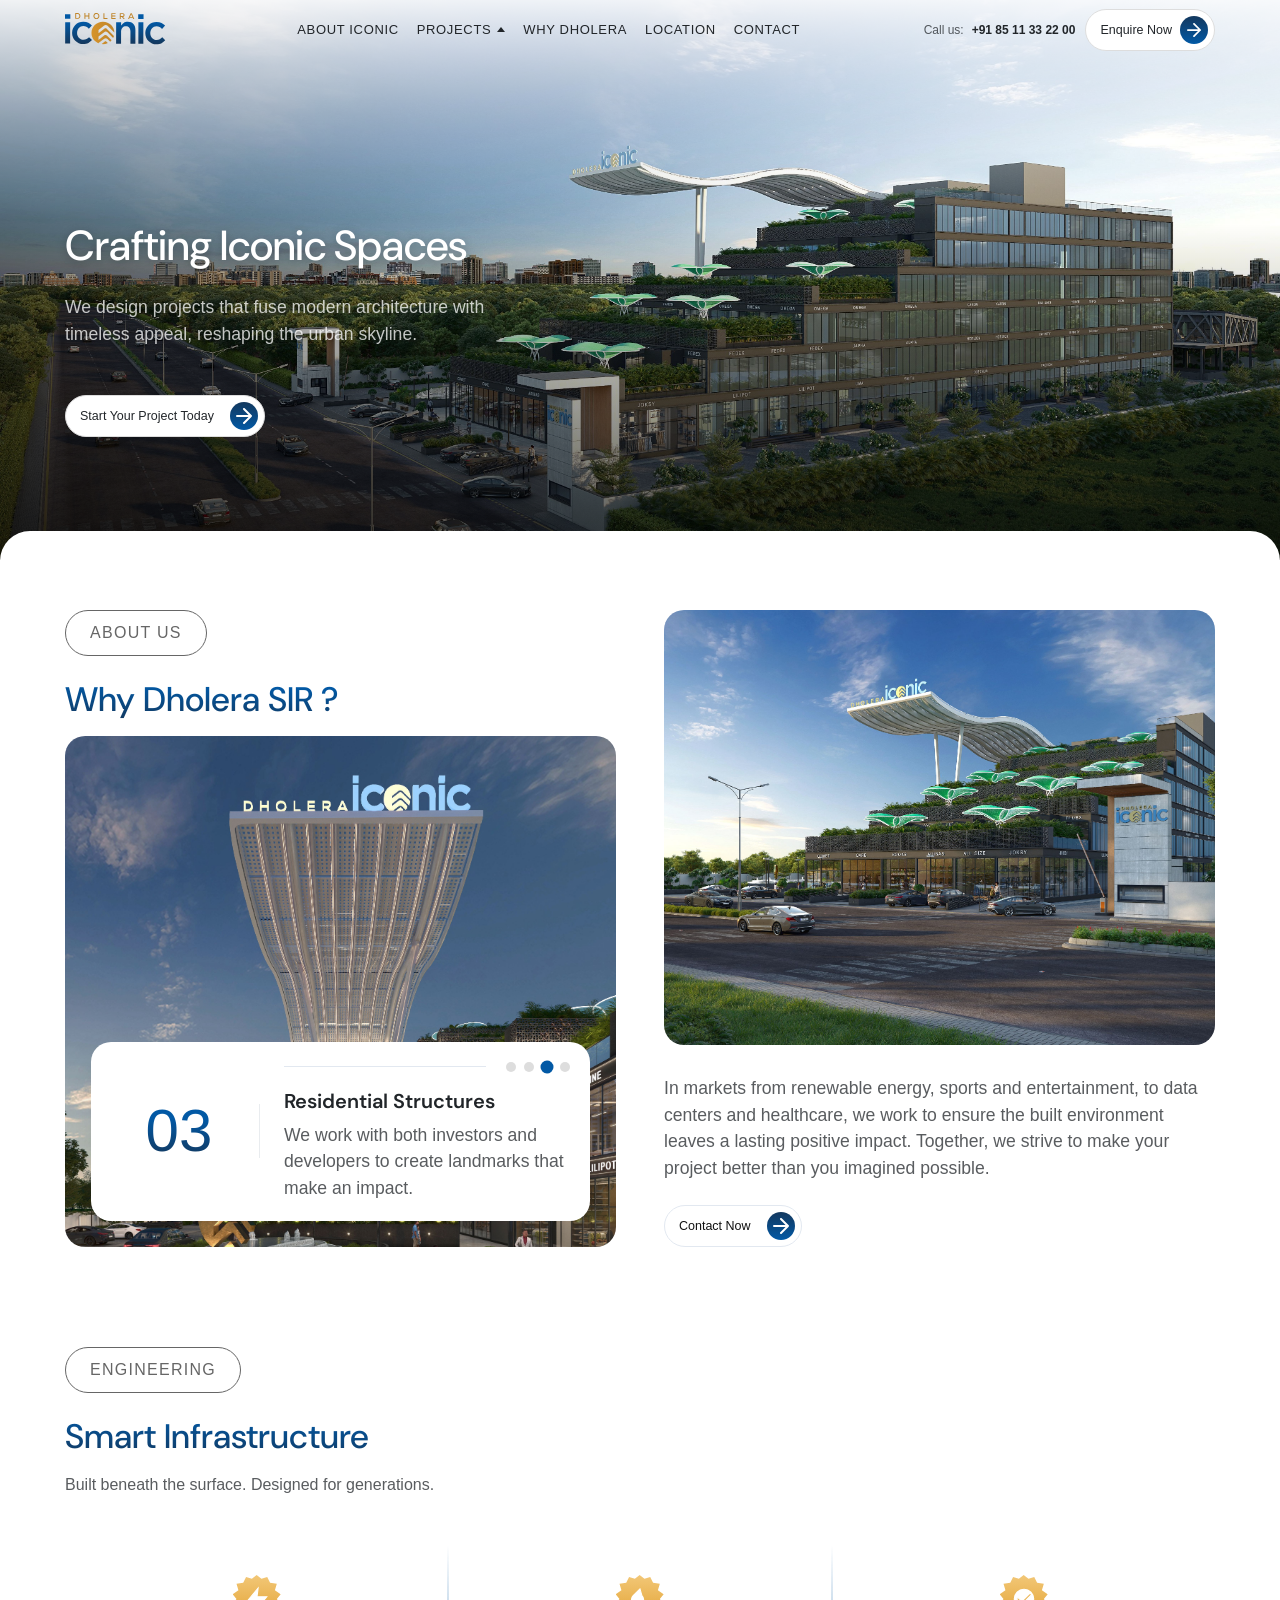
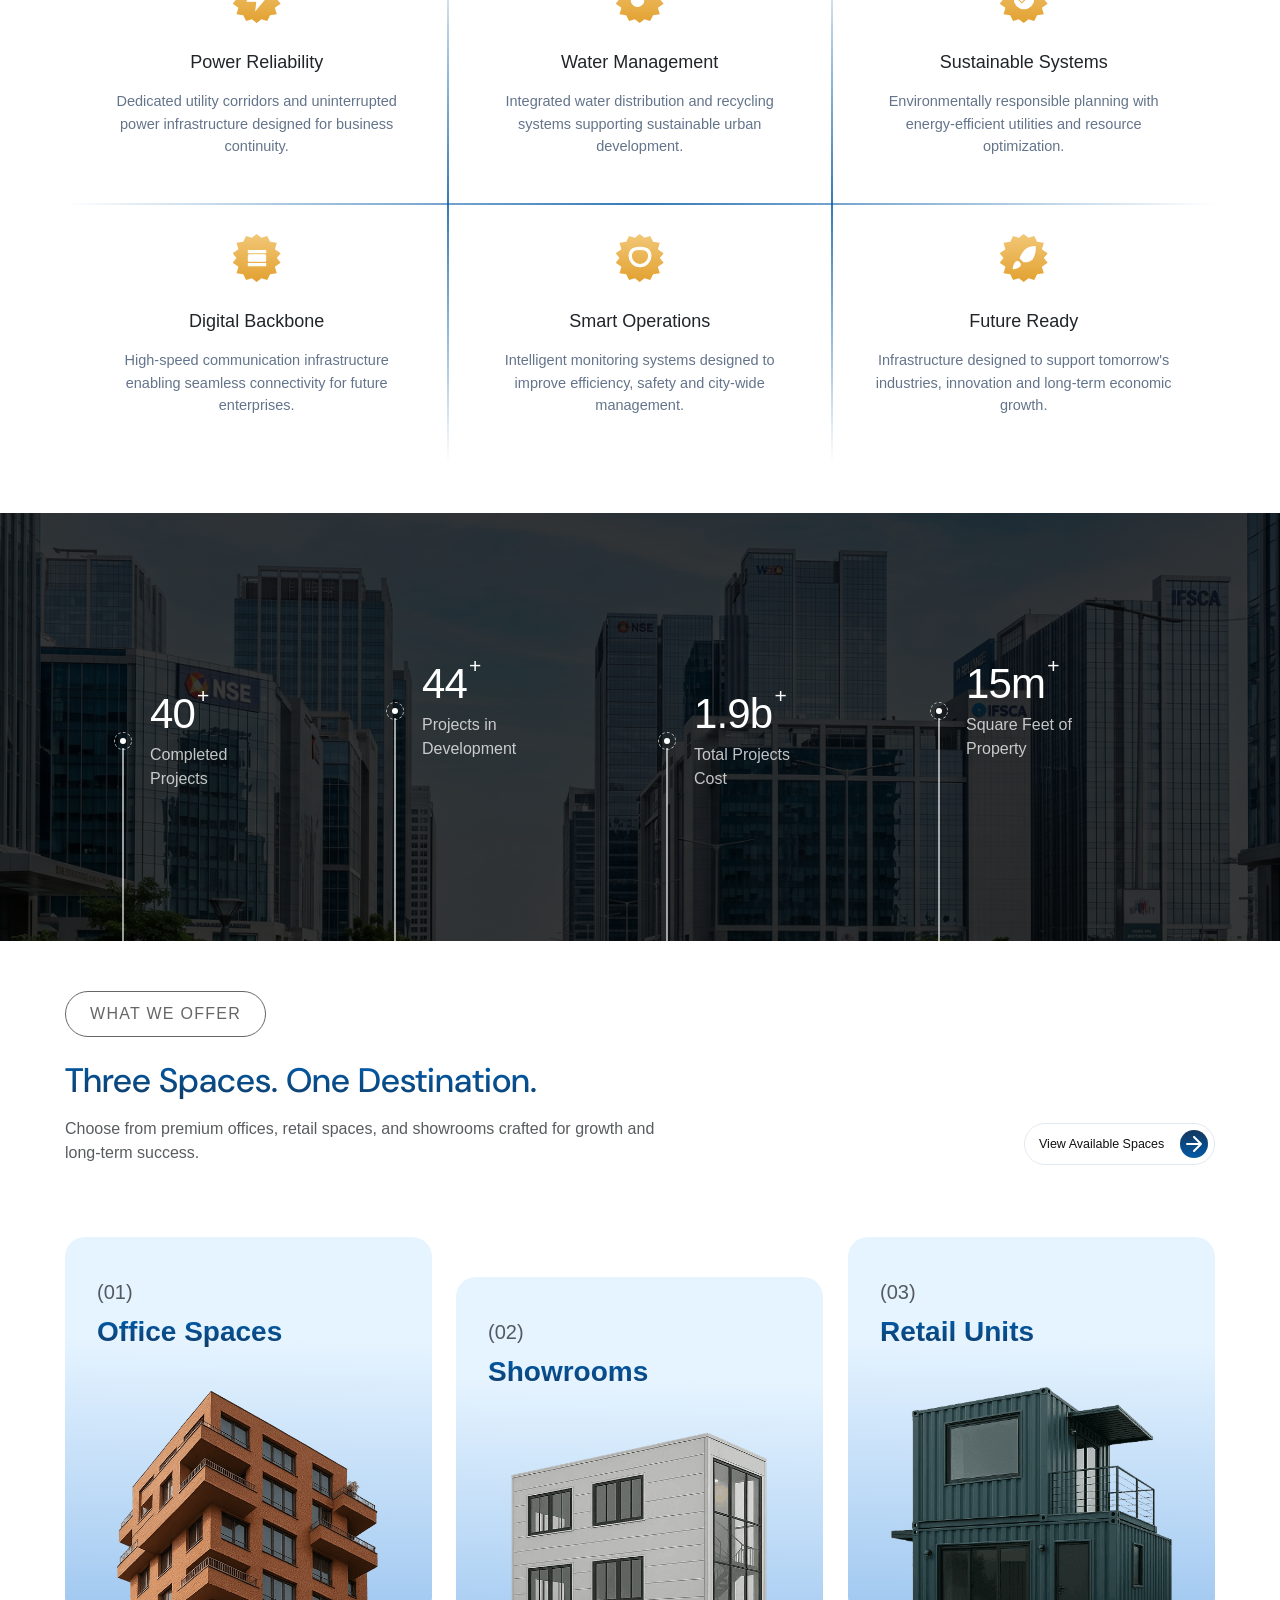
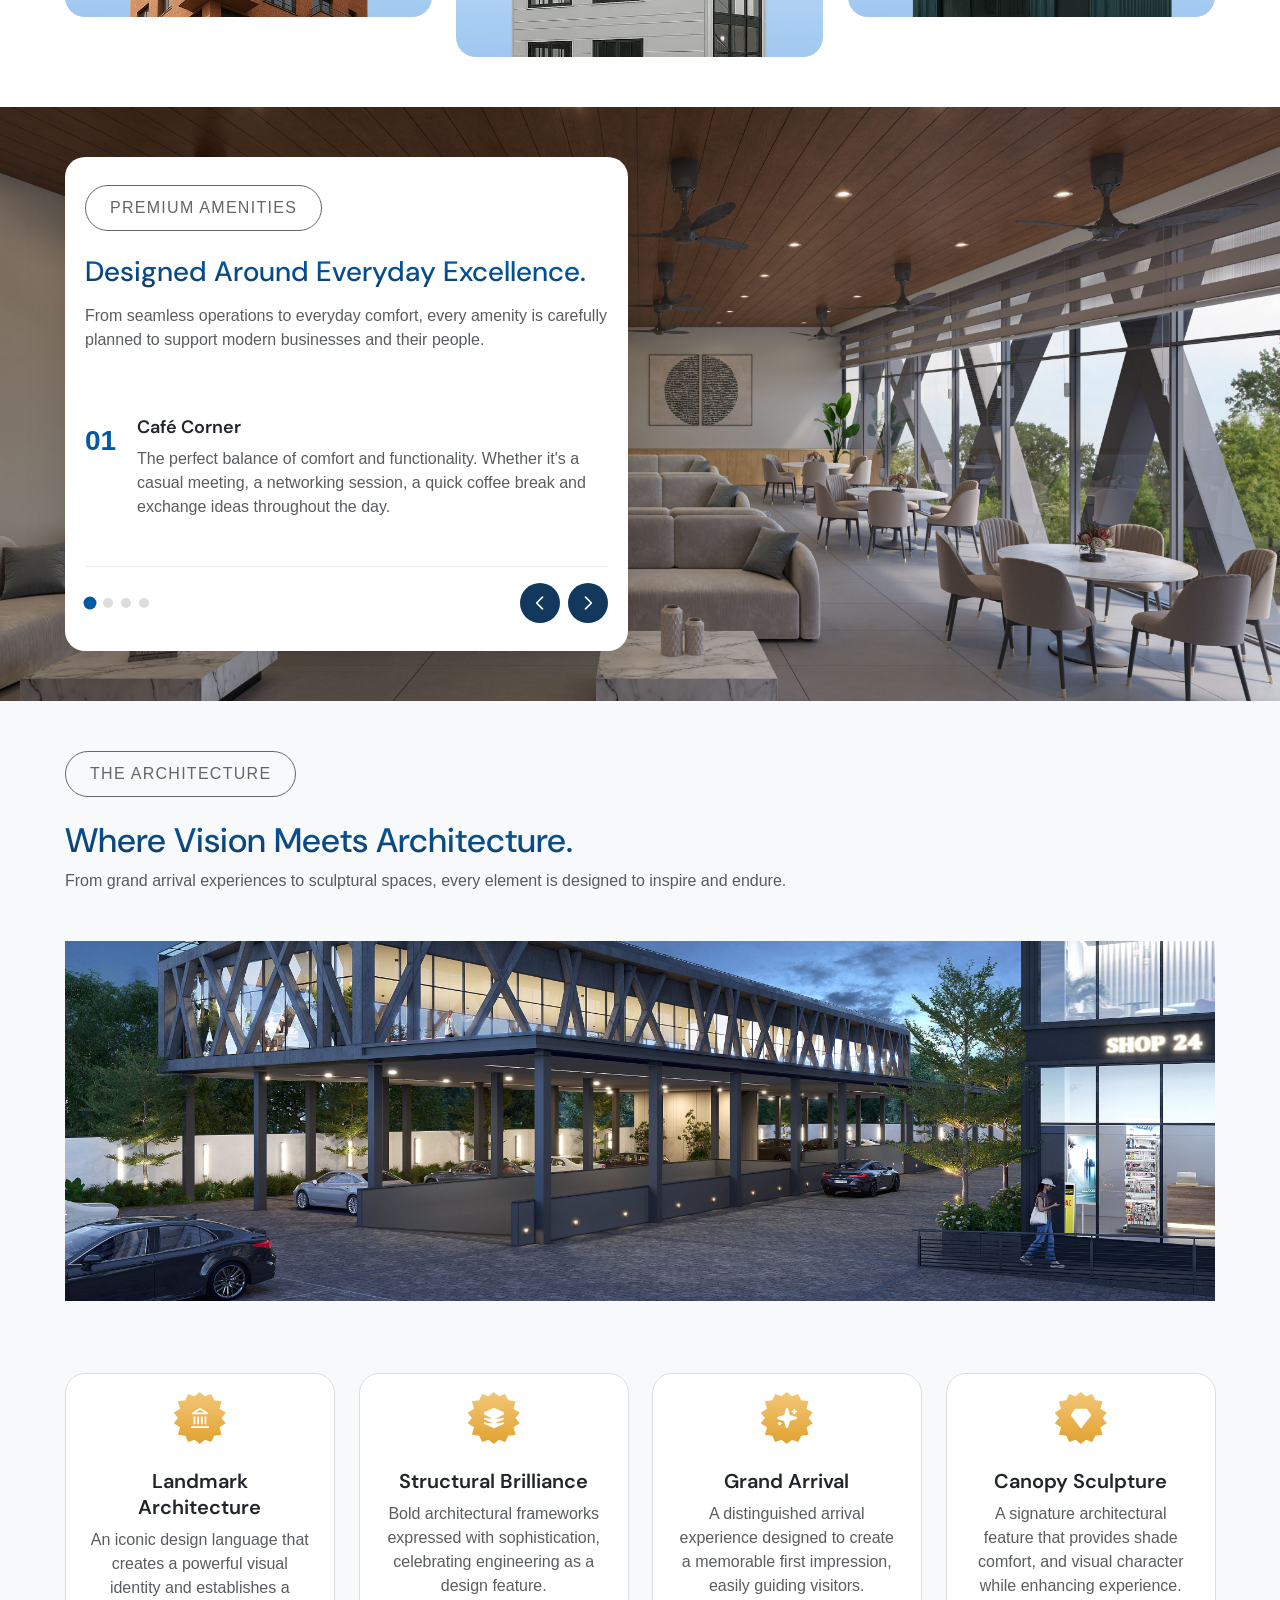
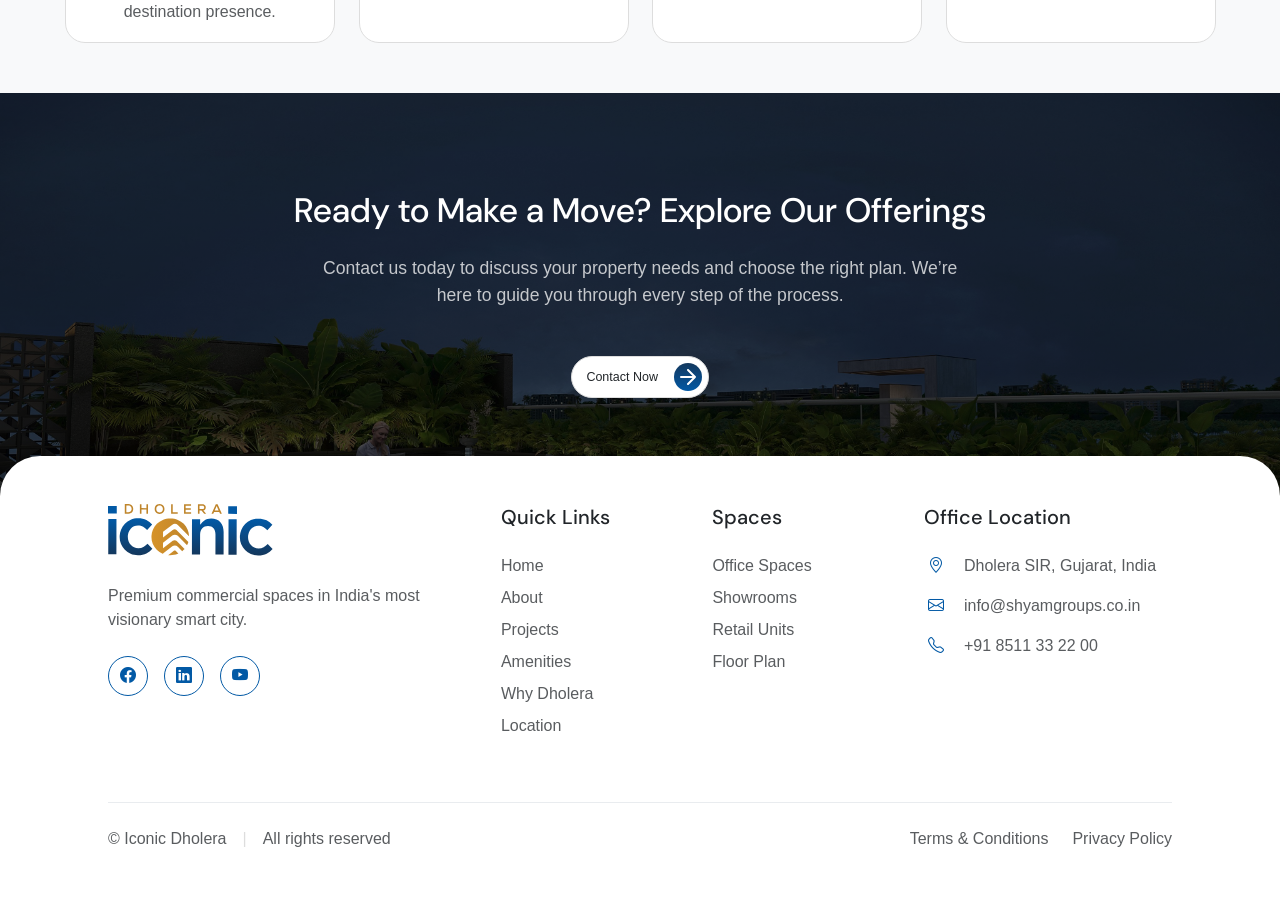
==== commit 7d8d470a: "Standardize typography hierarchy and responsive font scaling across all pages" ====
--- a/index.html
+++ b/index.html
@@ -66,7 +66,7 @@
         <div class="col-12 col-lg-6 slide-up delay-1">
           <div class="about-left-content">
             <div class="tag-capsule mb-4">About us</div>
-            <h2 class="h1-title text-gradient-primary mb-3 font-dm">Why Dholera SIR ?</h2>
+            <h2 class="h2-title text-gradient-primary mb-3 font-dm">Why Dholera SIR ?</h2>
 
             <div class="about-left-wrapper">
               <!-- Background Image -->
@@ -141,7 +141,7 @@
     <div class="container max-width-container">
       <div class="text-start mb-5 slide-up">
         <div class="tag-capsule mb-4">Engineering</div>
-        <h2 class="h1-title text-gradient-primary mb-3">Smart Infrastructure</h2>
+        <h2 class="h2-title text-gradient-primary mb-3">Smart Infrastructure</h2>
         <p class="font-switzer font-regular text-muted fs-6">Built beneath the surface. Designed for generations.</p>
       </div>
 
@@ -318,7 +318,7 @@
       <div class="d-flex flex-column flex-lg-row justify-content-between align-items-start align-items-lg-end mb-5">
         <div class="slide-up">
           <div class="tag-capsule mb-4">What We Offer</div>
-          <h2 class="h1-title text-gradient-primary mb-3">Three Spaces. One Destination.</h2>
+          <h2 class="h2-title text-gradient-primary mb-3">Three Spaces. One Destination.</h2>
           <p class="font-switzer font-regular text-muted fs-6 col-lg-10 mb-0">
             Choose from premium offices, retail spaces, and showrooms crafted for growth and long-term success.
           </p>
@@ -396,7 +396,7 @@
               businesses and their people.
             </p>
 
-            <hr class="my-4 text-light-subtle">
+            <div class="my-4 py-2 text-light-subtle"></div>
 
             <!-- Slider Content (2-Column Figma Layout) -->
             <div class="amenity-slide-content">
@@ -451,8 +451,8 @@
     <div class="container max-width-container">
       <div class="mb-5 slide-up">
         <div class="tag-capsule mb-4">The Architecture</div>
-        <h2 class="h1-title text-gradient-primary mb-3">Where Vision Meets Architecture.</h2>
-        <p class="font-switzer font-regular text-muted fs-4">From grand arrival experiences to sculptural spaces, every
+        <h2 class="h2-title text-gradient-primary mb-2">Where Vision Meets Architecture.</h2>
+        <p class="font-switzer font-regular text-muted fs-6">From grand arrival experiences to sculptural spaces, every
           element is designed to inspire and endure.</p>
       </div>
 
@@ -478,7 +478,7 @@
                 <polygon points="12 2 20 7 4 7" />
               </svg>
             </div>
-            <h5 class="font-switzer font-semibold text-dark mb-3">Landmark Architecture</h5>
+            <h5 class="font-switzer font-dm font-semibold fs-5 text-dark  mb-2">Landmark Architecture</h5>
             <p class="font-switzer font-regular text-muted mb-0 fs-6 lh-base">
               An iconic design language that creates a powerful visual identity and establishes a destination presence.
             </p>
@@ -497,7 +497,7 @@
                 <path d="m22 12.65-9.17 4.16a2 2 0 0 1-1.66 0L2 12.65" />
               </svg>
             </div>
-            <h5 class="font-switzer font-semibold text-dark mb-3">Structural Brilliance</h5>
+            <h5 class="font-switzer font-dm font-semibold fs-5 text-dark  mb-2"">Structural Brilliance</h5>
             <p class="font-switzer font-regular text-muted mb-0 fs-6 lh-base">
               Bold architectural frameworks expressed with sophistication, celebrating engineering as a design feature.
             </p>
@@ -518,7 +518,7 @@
                 <path d="M5 18H3" />
               </svg>
             </div>
-            <h5 class="font-switzer font-semibold text-dark mb-3">Grand Arrival</h5>
+            <h5 class="font-switzer font-dm font-semibold fs-5 text-dark  mb-2"">Grand Arrival</h5>
             <p class="font-switzer font-regular text-muted mb-0 fs-6 lh-base">
               A distinguished arrival experience designed to create a memorable first impression, easily guiding
               visitors.
@@ -537,7 +537,7 @@
                 <path d="M2 9h20" />
               </svg>
             </div>
-            <h5 class="font-switzer font-semibold text-dark mb-3">Canopy Sculpture</h5>
+            <h5 class="font-switzer font-dm font-semibold fs-5 text-dark  mb-2"">Canopy Sculpture</h5>
             <p class="font-switzer font-regular text-muted mb-0 fs-6 lh-base">
               A signature architectural feature that provides shade comfort, and visual character while enhancing
               experience.
@@ -556,7 +556,7 @@
     <div class="container max-width-container text-center py-5">
       <div class="row justify-content-center">
         <div class="col-12 col-lg-10 slide-up">
-          <h2 class="h1-title font-dm font-medium text-white mb-4">Ready to Make a Move? Explore Our Offerings</h2>
+          <h2 class="h2-title font-dm font-medium text-white mb-4">Ready to Make a Move? Explore Our Offerings</h2>
           <p class="font-switzer font-regular text-white opacity-75 mb-5 fs-4 col-lg-8 mx-auto lh-base">
             Contact us today to discuss your property needs and choose the right plan. We’re here to guide you through
             every step of the process.
--- a/assets/css/style.css
+++ b/assets/css/style.css
@@ -48,13 +48,17 @@
 /* ==========================================
    BASE STYLES
    ========================================== */
+html {
+  scroll-behavior: smooth;
+  scroll-padding-top: 90px;
+}
+
 html,
 body {
   font-family: var(--font-switzer);
   color: var(--dark);
   background-color: var(--white);
   overflow-x: hidden;
-  scroll-behavior: smooth;
 }
 
 /* Custom Global Container System */
@@ -126,10 +130,10 @@
 }
 
 h2,
-.h1-title {
-  font-family: var(--font-dm);
-  font-weight: 500;
-  font-size: 54px;
+.h2-title {
+  font-family: var(--font-dm);
+  font-weight: 500;
+  font-size: 52px;
   line-height: 1.15;
 }
 
@@ -137,7 +141,7 @@
 .h3-title {
   font-family: var(--font-dm);
   font-weight: 500;
-  font-size: 38px;
+  font-size: 36px;
   line-height: 1.2;
 }
 
@@ -145,7 +149,7 @@
 .h4-title {
   font-family: var(--font-switzer);
   font-weight: 500;
-  font-size: 32px;
+  font-size: 26px;
   line-height: 1.3;
 }
 
@@ -153,8 +157,8 @@
 .h5-title {
   font-family: var(--font-switzer);
   font-weight: 500;
-  font-size: 24px;
-  line-height: 1.25;
+  font-size: 20px;
+  line-height: 1.3;
 }
 
 /* Text Gradients */
--- a/assets/css/components.css
+++ b/assets/css/components.css
@@ -523,7 +523,7 @@
 
 /* Architecture Features Grid Cards */
 .arch-card {
-  padding: 30px 24px;
+     padding: 18px 22px;
   border: 1px solid var(--light-gray);
   border-radius: var(--radius-lg);
   text-align: center;
@@ -1251,15 +1251,6 @@
   z-index: 10;
 }
 
-.banner-overlay-content {
-  background: rgba(255, 255, 255, 0.94);
-  backdrop-filter: blur(12px);
-  -webkit-backdrop-filter: blur(12px);
-  padding: 32px;
-  border-radius: 20px;
-  border: 1px solid rgba(255, 255, 255, 0.8);
-  box-shadow: 0 15px 35px rgba(0, 0, 0, 0.08);
-}
 
 .quote-card {
   background: #FFFFFF;
--- a/assets/css/responsive.css
+++ b/assets/css/responsive.css
@@ -14,24 +14,29 @@
   /* Typography */
   h1,
   .h1-title {
-    font-size: 60px !important;
+    font-size: 64px !important;
     line-height: 1.15 !important;
   }
 
   h2,
-  .h1-title {
+  .h2-title {
     font-size: 48px !important;
     line-height: 1.18 !important;
   }
 
   h3,
   .h3-title {
-    font-size: 36px !important;
+    font-size: 32px !important;
   }
 
   h4,
   .h4-title {
     font-size: 24px !important;
+  }
+
+  h5,
+  .h5-title {
+    font-size: 19px !important;
   }
 
   p.fs-4 {
@@ -55,7 +60,6 @@
     padding-top: 130px !important;
   }
 
-
   .slide-number {
     font-size: 100px !important;
   }
@@ -82,7 +86,6 @@
   /* What We Offer Section */
   .offer-card {
     height: 480px !important;
-    /* padding: 40px 32px !important; */
   }
 
   .offer-card-image-wrapper {
@@ -165,19 +168,24 @@
   }
 
   h2,
-  .h1-title {
-    font-size: 44px !important;
+  .h2-title {
+    font-size: 42px !important;
     line-height: 1.18 !important;
   }
 
   h3,
   .h3-title {
-    font-size: 32px !important;
+    font-size: 28px !important;
   }
 
   h4,
   .h4-title {
     font-size: 22px !important;
+  }
+
+  h5,
+  .h5-title {
+    font-size: 18px !important;
   }
 
   p.fs-4 {
@@ -191,7 +199,6 @@
     padding: 60px 0 !important;
   }
 
-
   .stats-section-bg {
     padding: 150px 0 !important;
   }
@@ -202,7 +209,6 @@
     padding-top: 120px !important;
   }
 
-
   .slide-number {
     font-size: 80px !important;
   }
@@ -229,7 +235,6 @@
   /* What We Offer Section */
   .offer-card {
     height: 440px !important;
-    /* padding: 30px !important; */
   }
 
   .offer-card-image-wrapper {
@@ -308,24 +313,29 @@
   /* Typography */
   h1,
   .h1-title {
-    font-size: 52px !important;
+    font-size: 48px !important;
     line-height: 1.15 !important;
   }
 
   h2,
-  .h1-title {
-    font-size: 40px !important;
+  .h2-title {
+    font-size: 38px !important;
     line-height: 1.18 !important;
   }
 
   h3,
   .h3-title {
-    font-size: 30px !important;
+    font-size: 26px !important;
   }
 
   h4,
   .h4-title {
     font-size: 20px !important;
+  }
+
+  h5,
+  .h5-title {
+    font-size: 17px !important;
   }
 
   p.fs-4 {
@@ -379,7 +389,6 @@
   /* What We Offer Section */
   .offer-card {
     height: 410px !important;
-    /* padding: 24px 20px !important; */
   }
 
   .offer-card-image-wrapper {
@@ -460,24 +469,29 @@
   /* Typography */
   h1,
   .h1-title {
-    font-size: 46px !important;
+    font-size: 42px !important;
     line-height: 1.15 !important;
   }
 
   h2,
-  .h1-title {
-    font-size: 36px !important;
+  .h2-title {
+    font-size: 34px !important;
     line-height: 1.18 !important;
   }
 
   h3,
   .h3-title {
-    font-size: 28px !important;
+    font-size: 24px !important;
   }
 
   h4,
   .h4-title {
-    font-size: 19px !important;
+    font-size: 18px !important;
+  }
+
+  h5,
+  .h5-title {
+    font-size: 16px !important;
   }
 
   p.fs-4 {
@@ -527,7 +541,6 @@
   /* What We Offer Section */
   .offer-card {
     height: 380px !important;
-    /* padding: 20px 16px !important; */
   }
 
   .offer-card-image-wrapper {
@@ -564,7 +577,6 @@
 
   .navbar-nav .nav-link {
     font-size: 13px !important;
-    /* padding: 4px 6px !important; */
   }
 
   .navbar-nav .nav-link::after {
@@ -596,25 +608,34 @@
 @media (max-width: 991px) {
 
   h1,
-  .h1-title,
+  .h1-title {
+    font-size: 36px !important;
+    line-height: 1.2 !important;
+  }
+
   h2,
-  .h1-title {
-    font-size: 42px !important;
+  .h2-title {
+    font-size: 30px !important;
     line-height: 1.2 !important;
   }
 
   h3,
   .h3-title {
-    font-size: 32px !important;
+    font-size: 22px !important;
   }
 
   h4,
   .h4-title {
-    font-size: 24px !important;
+    font-size: 18px !important;
+  }
+
+  h5,
+  .h5-title {
+    font-size: 15px !important;
   }
 
   p.fs-4 {
-    font-size: 1.1rem !important;
+    font-size: 1.05rem !important;
   }
 
   .section-padding,
@@ -669,20 +690,30 @@
 @media (max-width: 767px) {
 
   h1,
-  .h1-title,
+  .h1-title {
+    font-size: 32px !important;
+    line-height: 1.2 !important;
+  }
+
   h2,
-  .h1-title {
-    font-size: 36px !important;
+  .h2-title {
+    font-size: 26px !important;
+    line-height: 1.2 !important;
   }
 
   h3,
   .h3-title {
-    font-size: 28px !important;
+    font-size: 20px !important;
   }
 
   h4,
   .h4-title {
-    font-size: 20px !important;
+    font-size: 17px !important;
+  }
+
+  h5,
+  .h5-title {
+    font-size: 14px !important;
   }
 
   .section-padding,
@@ -739,20 +770,30 @@
 @media (max-width: 575px) {
 
   h1,
-  .h1-title,
+  .h1-title {
+    font-size: 28px !important;
+    line-height: 1.2 !important;
+  }
+
   h2,
-  .h1-title {
-    font-size: 30px !important;
+  .h2-title {
+    font-size: 24px !important;
+    line-height: 1.2 !important;
   }
 
   h3,
   .h3-title {
-    font-size: 24px !important;
+    font-size: 18px !important;
   }
 
   h4,
   .h4-title {
-    font-size: 18px !important;
+    font-size: 16px !important;
+  }
+
+  h5,
+  .h5-title {
+    font-size: 14px !important;
   }
 
   .tag-capsule {
@@ -794,10 +835,20 @@
 @media (max-width: 375px) {
 
   h1,
-  .h1-title,
+  .h1-title {
+    font-size: 24px !important;
+    line-height: 1.2 !important;
+  }
+
   h2,
-  .h1-title {
-    font-size: 26px !important;
+  .h2-title {
+    font-size: 22px !important;
+    line-height: 1.2 !important;
+  }
+
+  h3,
+  .h3-title {
+    font-size: 17px !important;
   }
 
   .btn-cta,
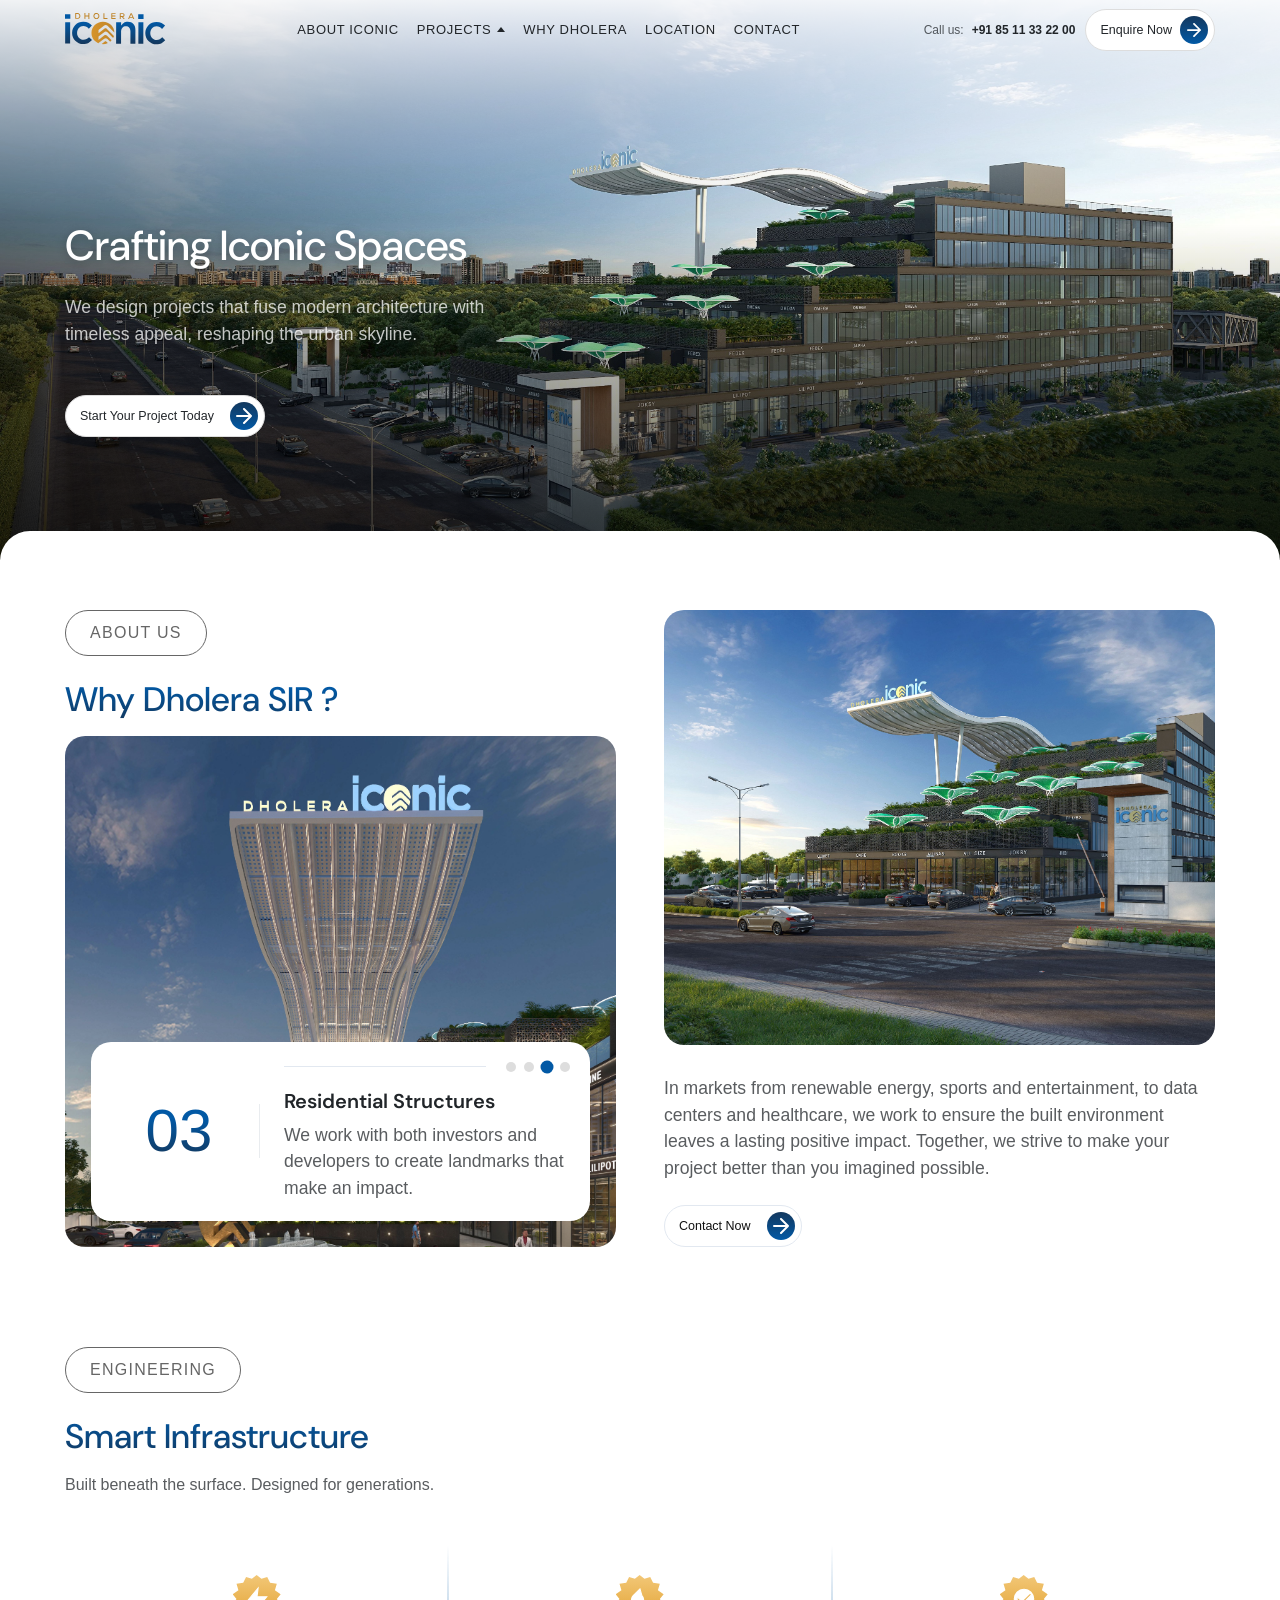
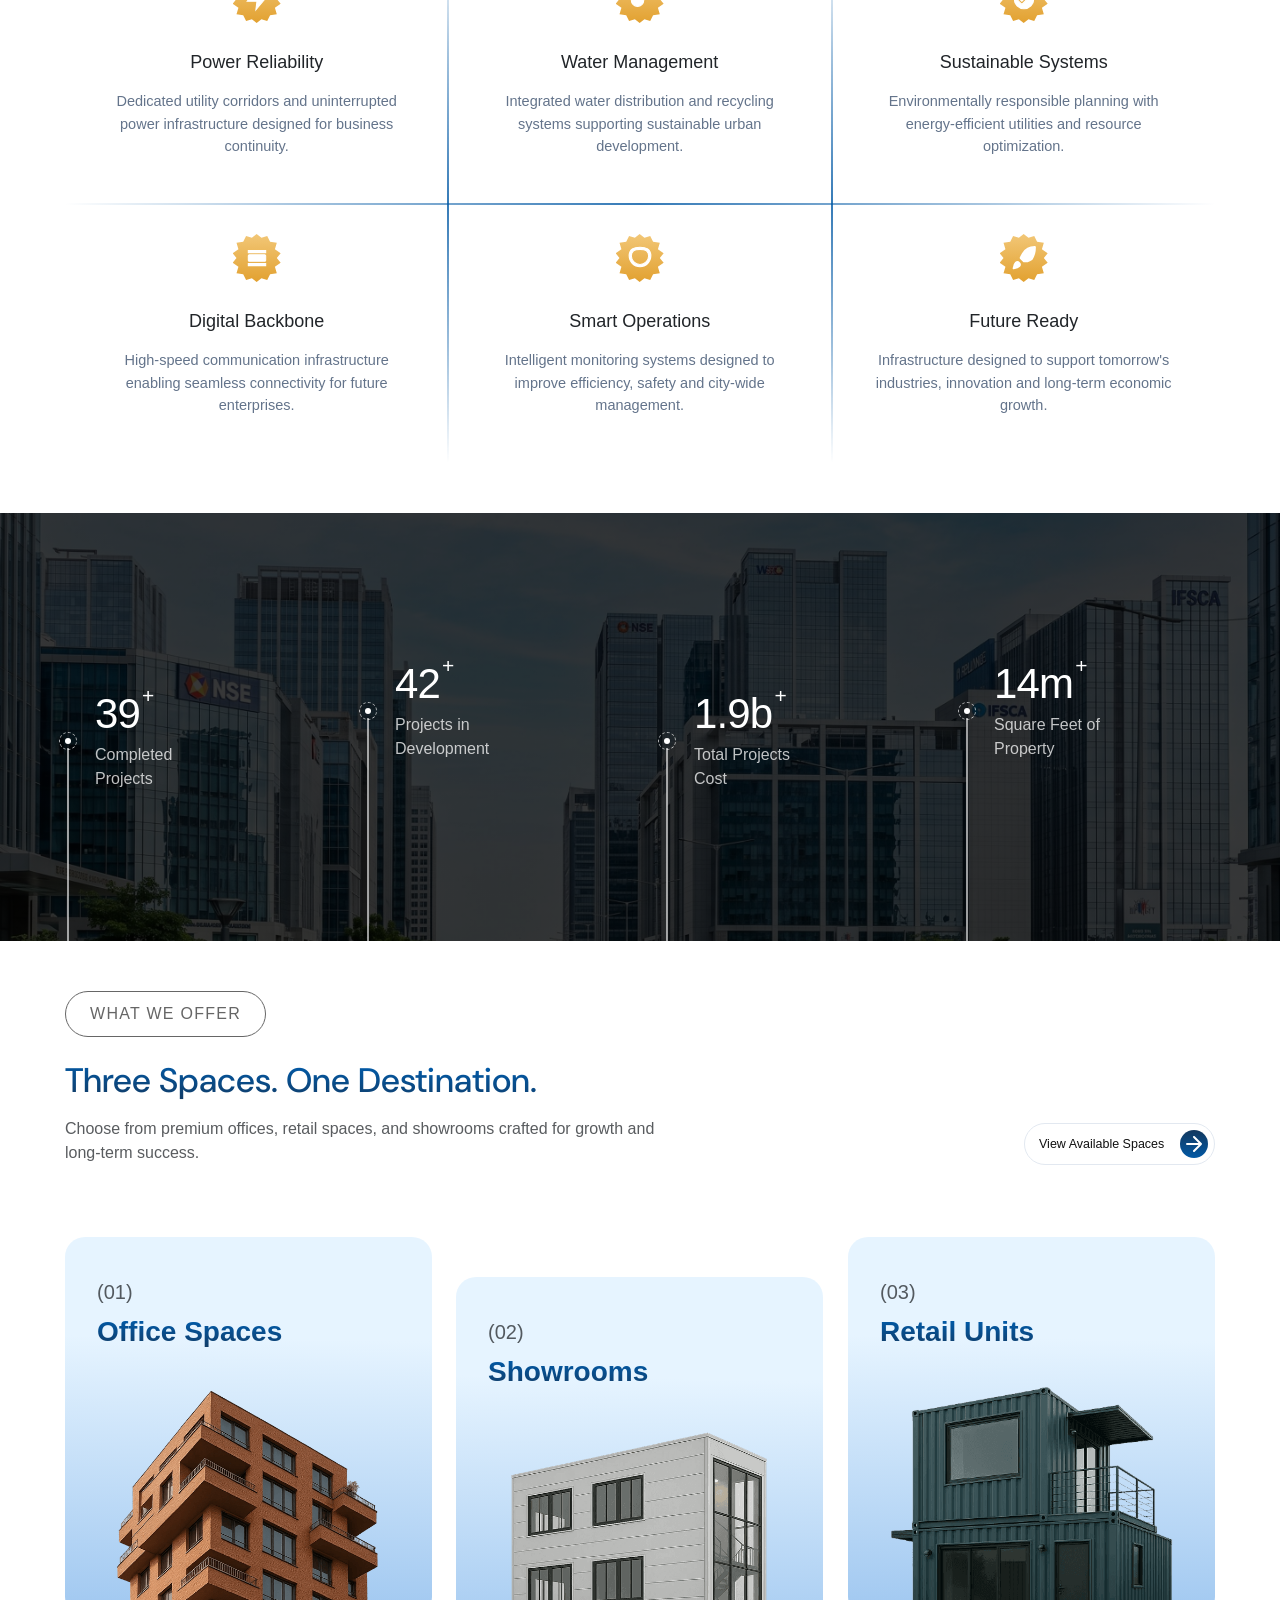
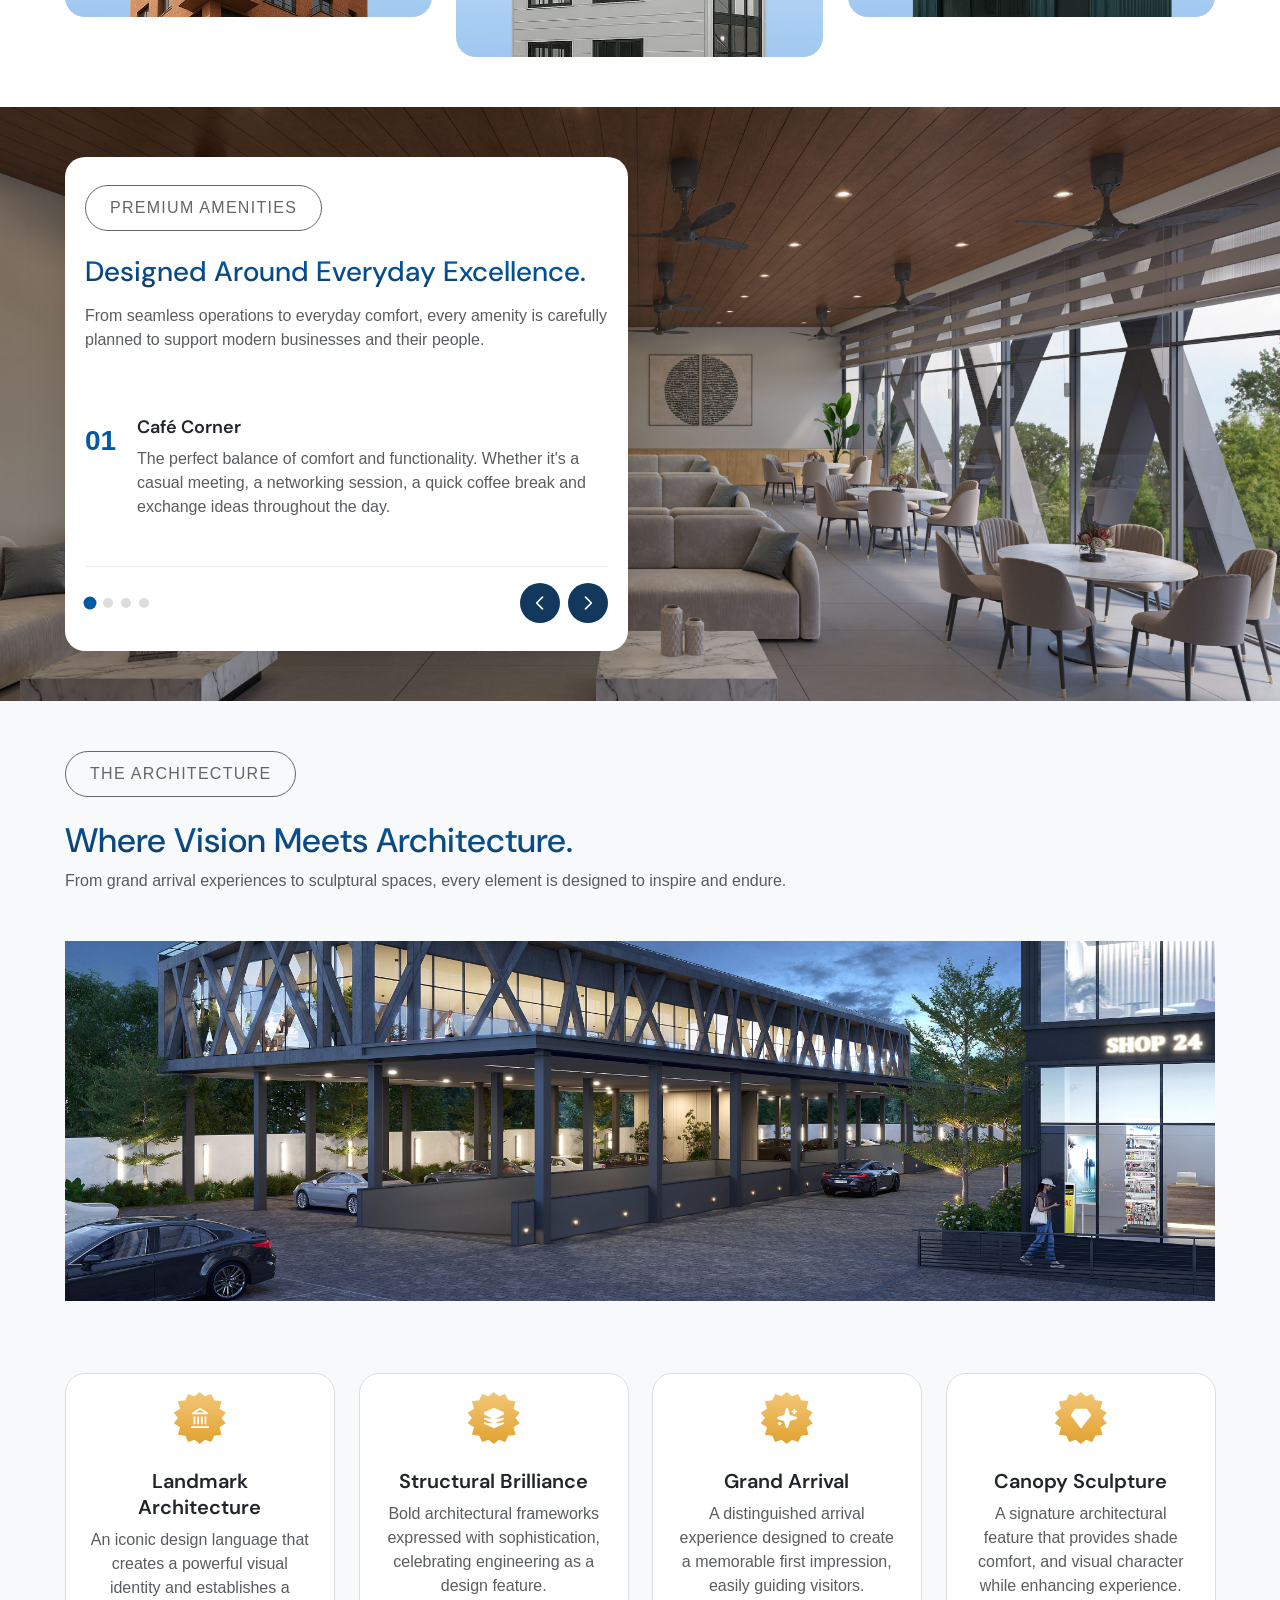
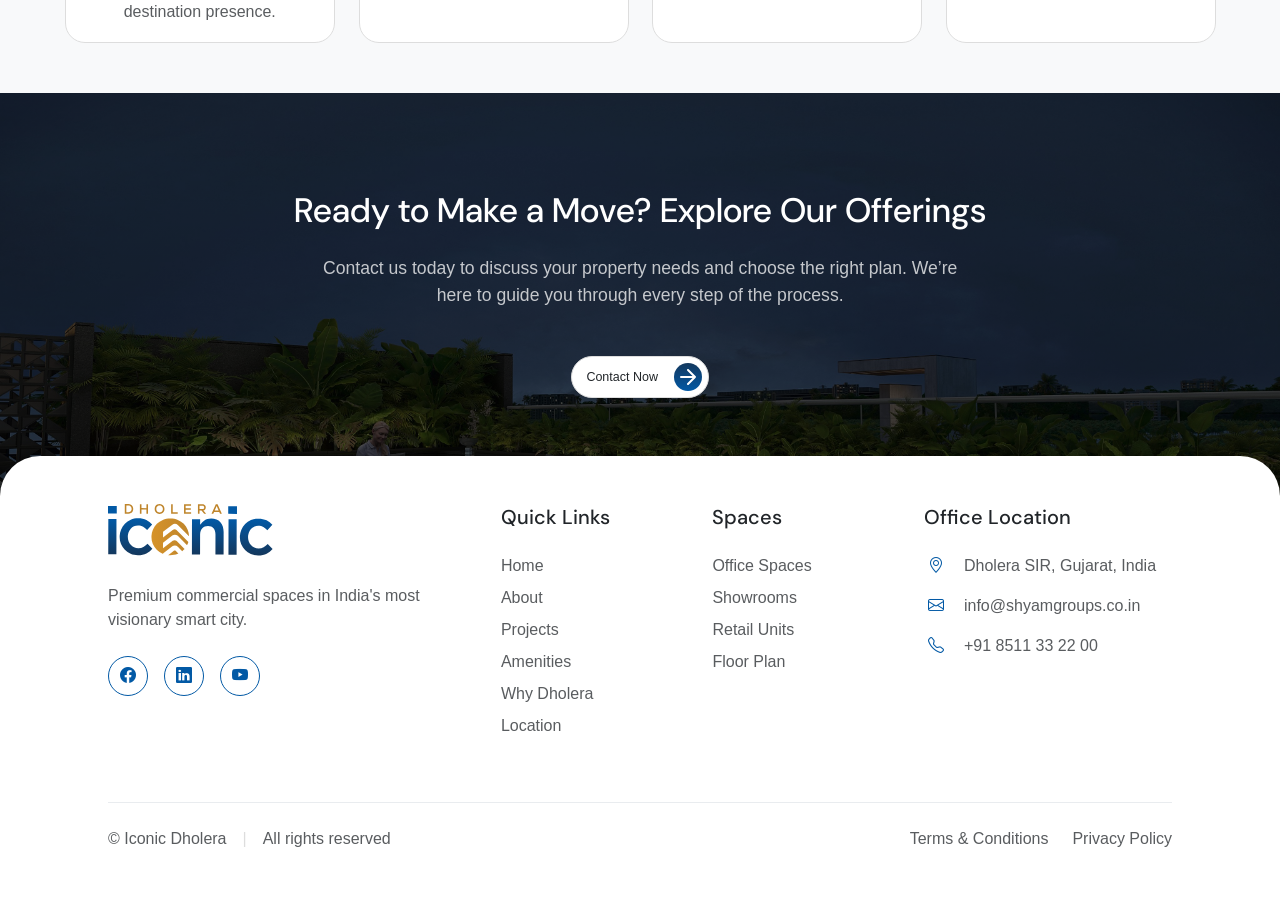
==== commit 397dde5f: "Make stats counter section 100% responsive on mobile screens with 2x2 grid layout" ====
--- a/index.html
+++ b/index.html
@@ -251,10 +251,10 @@
      STATS COUNTER SECTION
      ========================================== -->
   <section class="stats-section-bg" id="stats-section">
-    <div class=" stats-container">
-      <div class="row g-5">
+    <div class="container max-width-container stats-container">
+      <div class="row g-4 g-lg-5">
         <!-- Stat 1 -->
-        <div class="col-12 col-md-6 col-lg-3">
+        <div class="col-6 col-md-6 col-lg-3">
           <div class="stat-graph-card stat-low slide-up">
             <div class="stat-graph-line-wrapper">
               <div class="stat-graph-dot"></div>
@@ -267,7 +267,7 @@
           </div>
         </div>
         <!-- Stat 2 -->
-        <div class="col-12 col-md-6 col-lg-3">
+        <div class="col-6 col-md-6 col-lg-3">
           <div class="stat-graph-card stat-high slide-up delay-1">
             <div class="stat-graph-line-wrapper">
               <div class="stat-graph-dot"></div>
@@ -280,7 +280,7 @@
           </div>
         </div>
         <!-- Stat 3 -->
-        <div class="col-12 col-md-6 col-lg-3">
+        <div class="col-6 col-md-6 col-lg-3">
           <div class="stat-graph-card stat-low slide-up delay-2">
             <div class="stat-graph-line-wrapper">
               <div class="stat-graph-dot"></div>
@@ -293,7 +293,7 @@
           </div>
         </div>
         <!-- Stat 4 -->
-        <div class="col-12 col-md-6 col-lg-3">
+        <div class="col-6 col-md-6 col-lg-3">
           <div class="stat-graph-card stat-high slide-up delay-3">
             <div class="stat-graph-line-wrapper">
               <div class="stat-graph-dot"></div>
--- a/assets/css/style.css
+++ b/assets/css/style.css
@@ -14,7 +14,7 @@
   --dark: #111111;
   --muted: #666666;
   --light-gray: #DDDDDD;
-  --bg-light: #F5F9FD;
+  --bg-light: #ffffff;
   --bg-card: #E6F4FF;
   --white: #FFFFFF;
 
--- a/assets/css/components.css
+++ b/assets/css/components.css
@@ -66,23 +66,27 @@
 /* ==========================================
    MOBILE DRAWER SYSTEM
    ========================================== */
+/* Mobile Top Dropdown Menu (Animates from Top) */
 .mobile-drawer {
   position: fixed;
+  top: -120%;
+  left: 0;
+  right: 0;
+  width: 100%;
+  max-height: 85vh;
+  overflow-y: auto;
+  background-color: var(--white);
+  z-index: 1050;
+  box-shadow: 0 15px 35px rgba(0, 0, 0, 0.18);
+  border-radius: 0 0 24px 24px;
+  padding: 24px 24px 32px 24px;
+  display: flex;
+  flex-direction: column;
+  transition: top 0.45s cubic-bezier(0.25, 0.8, 0.25, 1);
+}
+
+.mobile-drawer.open {
   top: 0;
-  right: -100%;
-  width: 320px;
-  height: 100vh;
-  background-color: var(--white);
-  z-index: 1050;
-  box-shadow: -10px 0 40px rgba(0, 0, 0, 0.15);
-  padding: 30px 24px;
-  display: flex;
-  flex-direction: column;
-  transition: right 0.4s cubic-bezier(0.25, 0.8, 0.25, 1);
-}
-
-.mobile-drawer.open {
-  right: 0;
 }
 
 .drawer-backdrop {
@@ -190,10 +194,10 @@
   transition: var(--transition-normal);
 }
 
-/* Unified Button Arrow Rotation on Hover */
+/* Unified Button Arrow Rotation on Hover (Tilts Up-Right ↗) */
 .btn-enquire:hover .btn-arrow-circle,
 .btn-cta:hover .btn-arrow-circle {
-  transform: rotate(45deg);
+  transform: rotate(-45deg);
 }
 
 /* ==========================================
--- a/assets/css/responsive.css
+++ b/assets/css/responsive.css
@@ -647,7 +647,7 @@
 
   .hero-section {
     height: auto !important;
-    min-height: 550px !important;
+    min-height: 500px !important;
     padding-top: 120px !important;
     padding-bottom: 80px !important;
   }
@@ -683,6 +683,30 @@
 
   #architecture-section .overflow-hidden {
     height: 320px !important;
+  }
+
+  /* Stats Section Mobile Alignment */
+  .stats-section-bg {
+    padding: 70px 0 !important;
+    overflow: hidden !important;
+  }
+
+  .stat-low,
+  .stat-high {
+    margin-top: 0 !important;
+  }
+
+  .stat-graph-card {
+    padding-left: 20px !important;
+    gap: 16px !important;
+  }
+
+  .stat-graph-line-wrapper {
+    bottom: -180px !important;
+  }
+
+  .stat-number {
+    font-size: 42px !important;
   }
 }
 
@@ -736,7 +760,7 @@
   }
 
   .hero-section {
-    min-height: 600px !important;
+    min-height: 450px !important;
   }
 
   .about-left-wrapper {
@@ -764,10 +788,36 @@
     text-align: center;
     gap: 12px;
   }
+
+  /* Stats Section 767px Mobile Scaling */
+  .stat-number {
+    font-size: 34px !important;
+  }
+
+  .stat-graph-line-wrapper {
+    bottom: -120px !important;
+  }
 }
 
 /* Small viewports (up to 575px) */
 @media (max-width: 575px) {
+
+  .stats-section-bg {
+    padding: 50px 0 !important;
+  }
+
+  .stat-graph-card {
+    padding-left: 14px !important;
+    gap: 12px !important;
+  }
+
+  .stat-number {
+    font-size: 28px !important;
+  }
+
+  .stat-graph-content p {
+    font-size: 12.5px !important;
+  }
 
   h1,
   .h1-title {
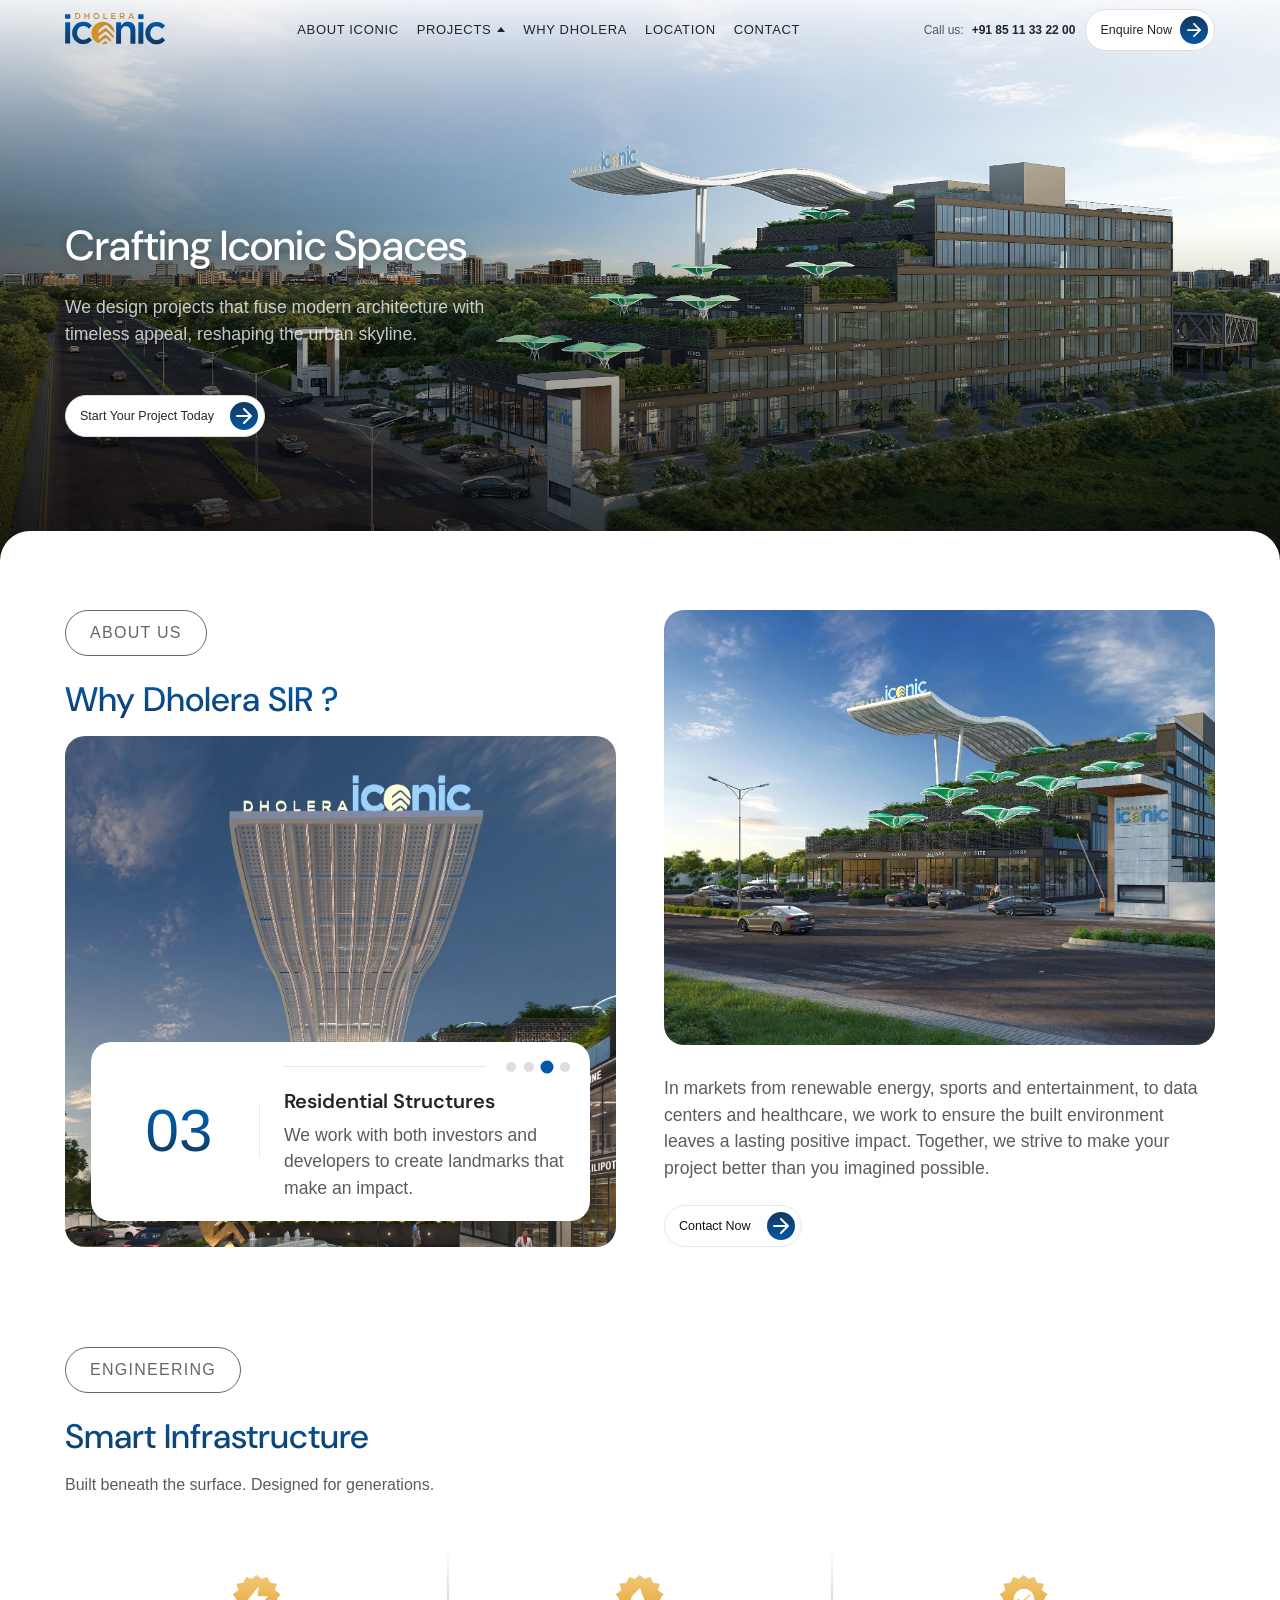
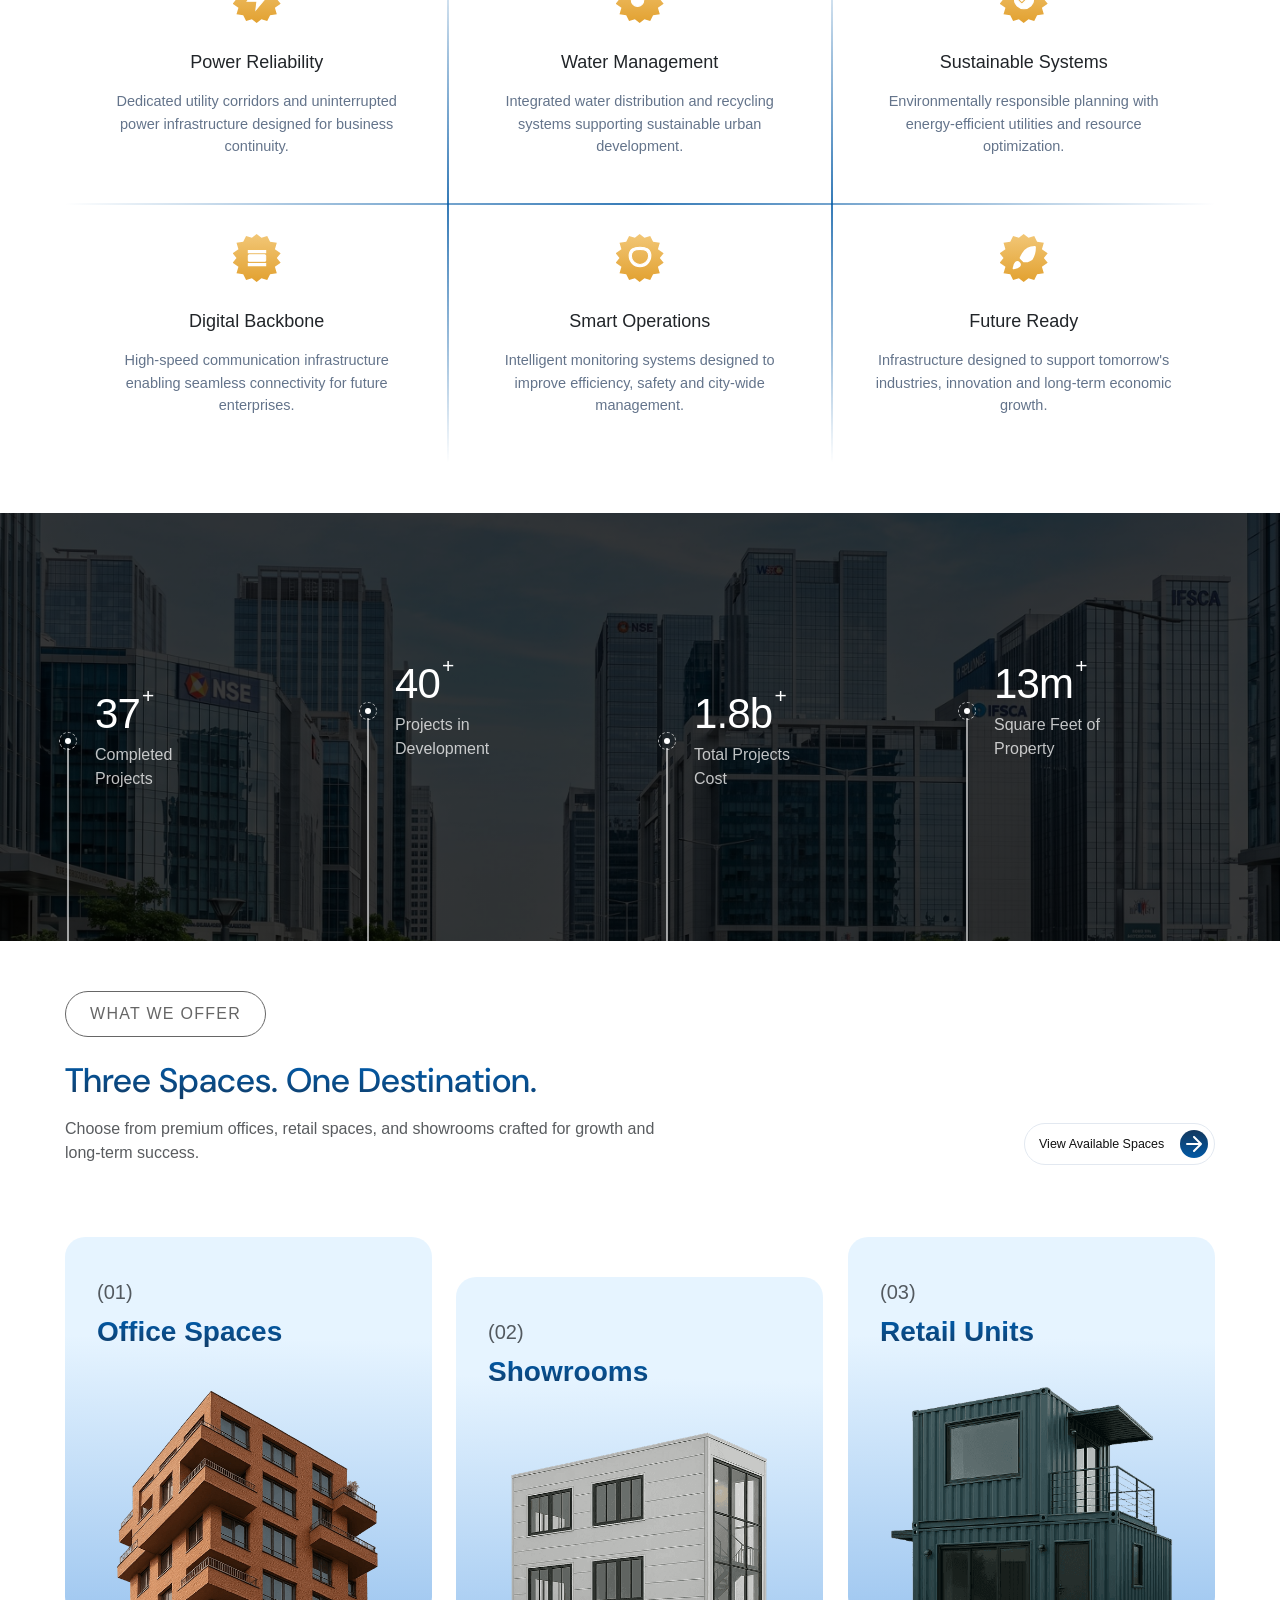
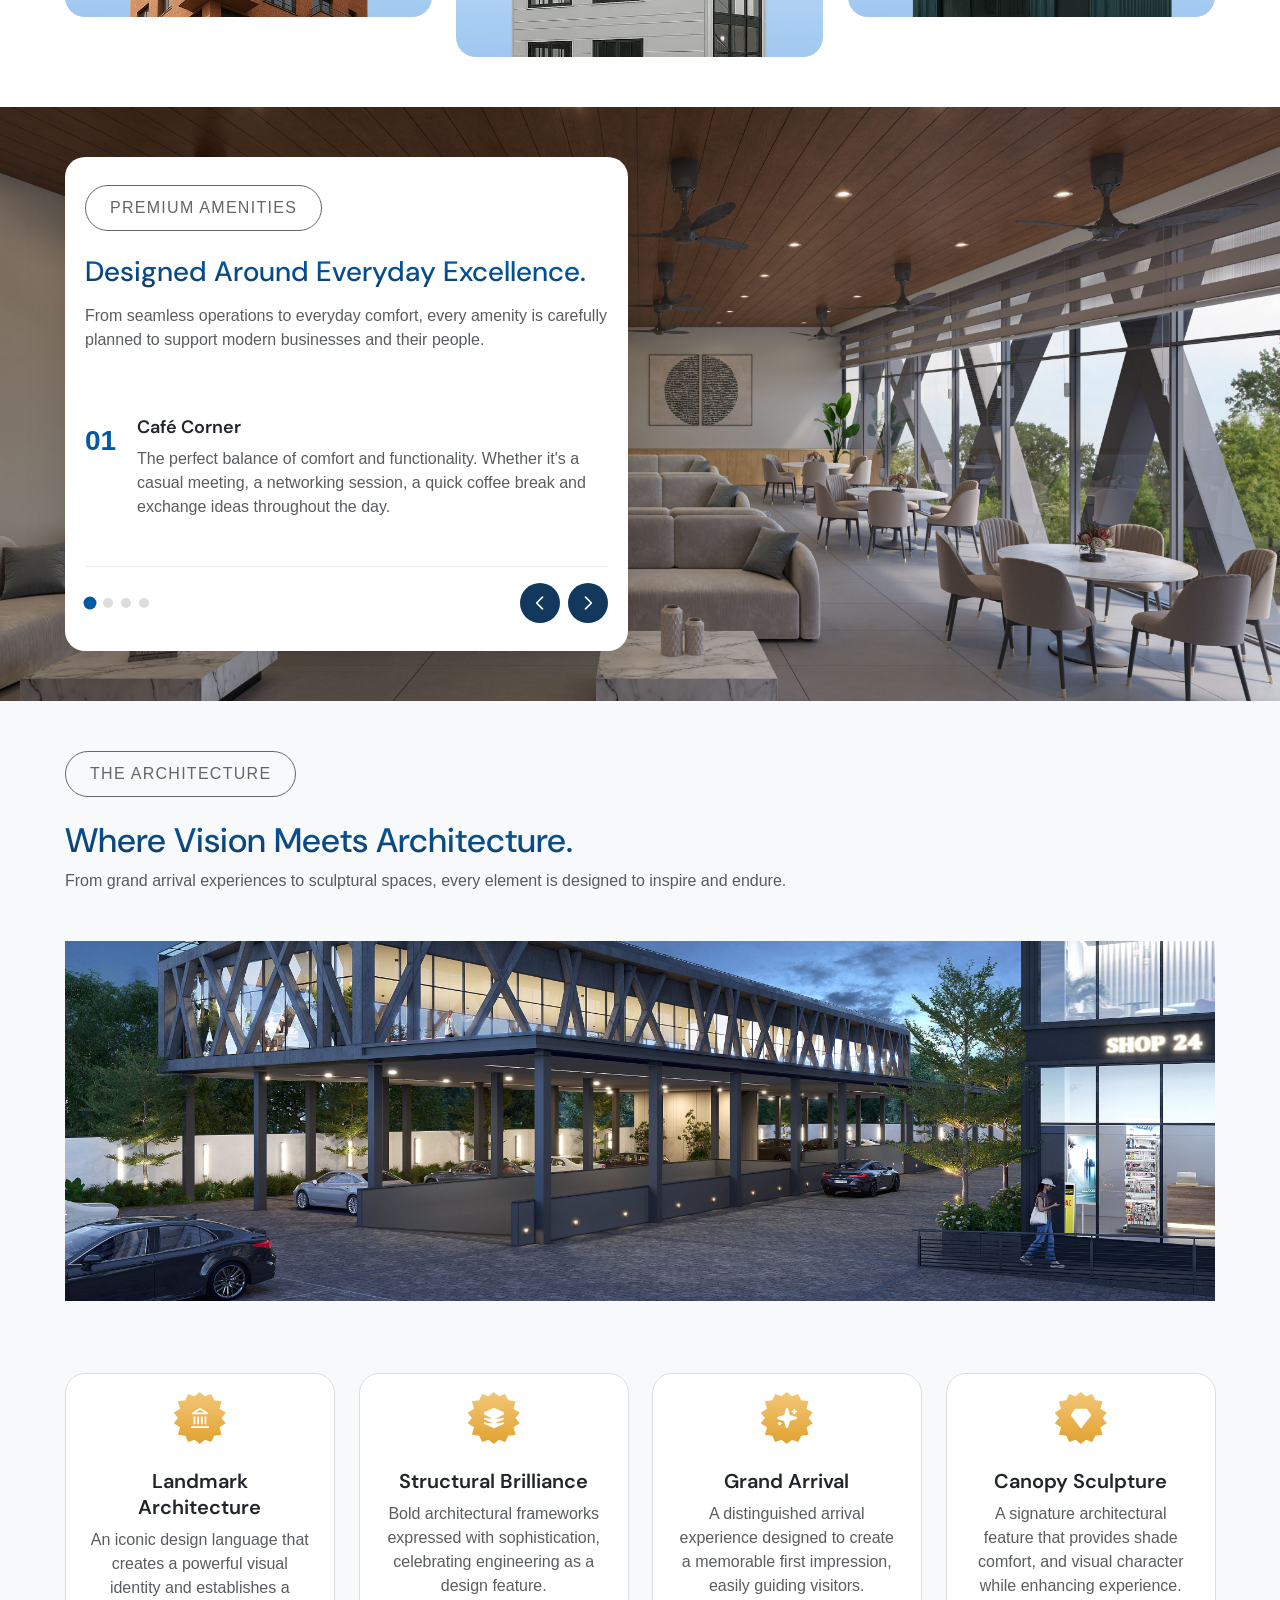
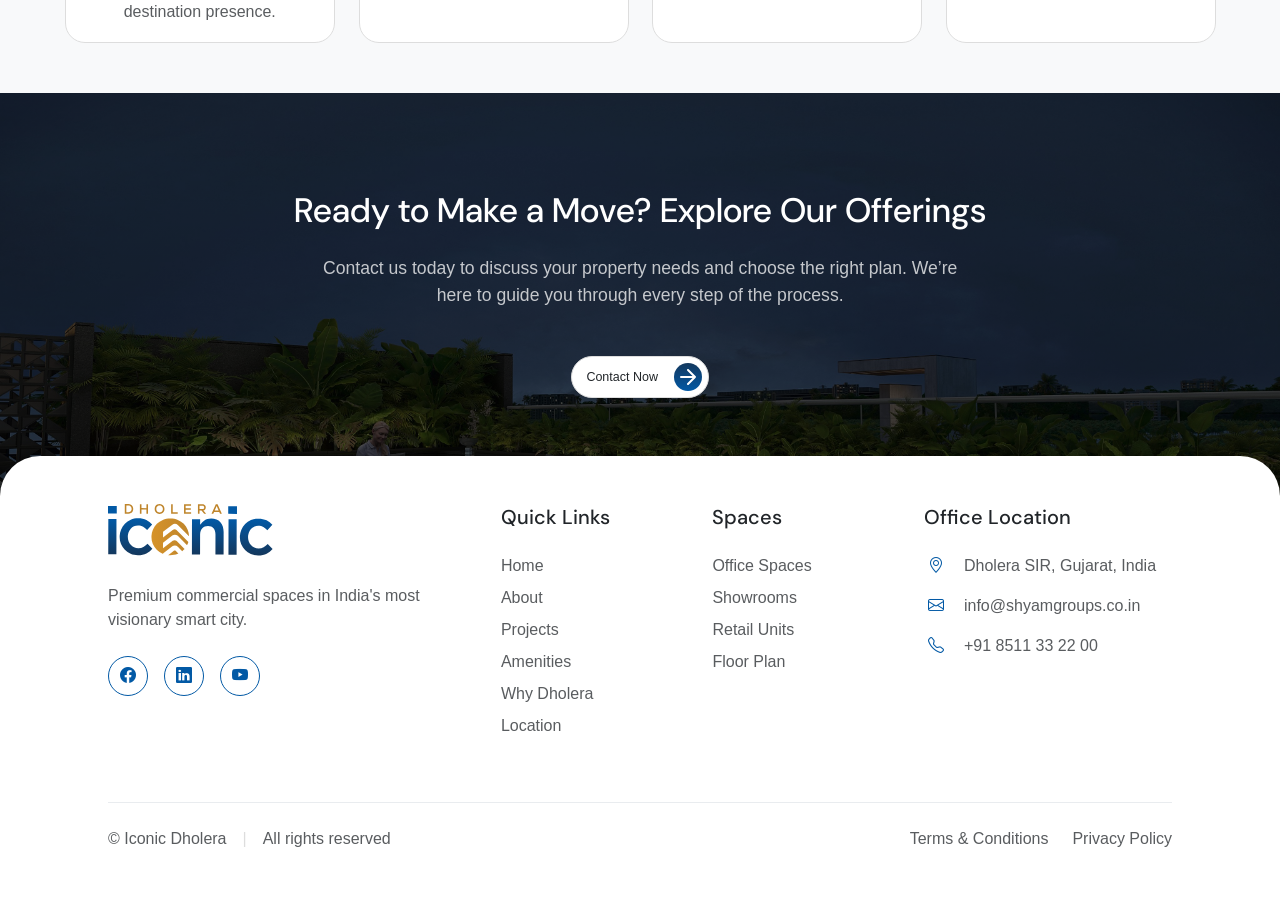
==== commit 9dd7eb58: "Display all 4 stat numbers in a single horizontal row across mobile and desktop screens" ====
--- a/index.html
+++ b/index.html
@@ -254,7 +254,7 @@
     <div class="container max-width-container stats-container">
       <div class="row g-4 g-lg-5">
         <!-- Stat 1 -->
-        <div class="col-6 col-md-6 col-lg-3">
+        <div class="col-3">
           <div class="stat-graph-card stat-low slide-up">
             <div class="stat-graph-line-wrapper">
               <div class="stat-graph-dot"></div>
@@ -267,7 +267,7 @@
           </div>
         </div>
         <!-- Stat 2 -->
-        <div class="col-6 col-md-6 col-lg-3">
+        <div class="col-3">
           <div class="stat-graph-card stat-high slide-up delay-1">
             <div class="stat-graph-line-wrapper">
               <div class="stat-graph-dot"></div>
@@ -280,7 +280,7 @@
           </div>
         </div>
         <!-- Stat 3 -->
-        <div class="col-6 col-md-6 col-lg-3">
+        <div class="col-3">
           <div class="stat-graph-card stat-low slide-up delay-2">
             <div class="stat-graph-line-wrapper">
               <div class="stat-graph-dot"></div>
@@ -293,7 +293,7 @@
           </div>
         </div>
         <!-- Stat 4 -->
-        <div class="col-6 col-md-6 col-lg-3">
+        <div class="col-3">
           <div class="stat-graph-card stat-high slide-up delay-3">
             <div class="stat-graph-line-wrapper">
               <div class="stat-graph-dot"></div>
--- a/assets/css/responsive.css
+++ b/assets/css/responsive.css
@@ -685,28 +685,62 @@
     height: 320px !important;
   }
 
-  /* Stats Section Mobile Alignment */
+  /* Stats Section Mobile 4-in-a-row Layout */
   .stats-section-bg {
     padding: 70px 0 !important;
     overflow: hidden !important;
   }
 
-  .stat-low,
+  .stats-container {
+    padding-left: 10px !important;
+    padding-right: 10px !important;
+  }
+
+  .stats-container .row {
+    row-gap: 0 !important;
+    margin-left: -5px !important;
+    margin-right: -5px !important;
+  }
+
+  .stats-container .row > [class*="col-"] {
+    padding-left: 5px !important;
+    padding-right: 5px !important;
+  }
+
+  .stat-low {
+    margin-top: 36px !important;
+  }
+
   .stat-high {
     margin-top: 0 !important;
   }
 
   .stat-graph-card {
-    padding-left: 20px !important;
-    gap: 16px !important;
+    padding-left: 12px !important;
+    gap: 8px !important;
   }
 
   .stat-graph-line-wrapper {
-    bottom: -180px !important;
+    display: flex !important;
+    position: absolute !important;
+    top: 0 !important;
+    left: 0 !important;
+    bottom: -150px !important;
+    padding-top: 25px !important;
+  }
+
+  .stat-graph-line {
+    display: block !important;
   }
 
   .stat-number {
-    font-size: 42px !important;
+    font-size: 28px !important;
+    line-height: 1.1 !important;
+  }
+
+  .stat-graph-content p {
+    font-size: 11px !important;
+    line-height: 1.25 !important;
   }
 }
 
@@ -791,11 +825,11 @@
 
   /* Stats Section 767px Mobile Scaling */
   .stat-number {
-    font-size: 34px !important;
-  }
-
-  .stat-graph-line-wrapper {
-    bottom: -120px !important;
+    font-size: 24px !important;
+  }
+
+  .stat-graph-content p {
+    font-size: 10.5px !important;
   }
 }
 
@@ -806,17 +840,26 @@
     padding: 50px 0 !important;
   }
 
+  .stat-low {
+    margin-top: 20px !important;
+  }
+
   .stat-graph-card {
-    padding-left: 14px !important;
-    gap: 12px !important;
+    padding-left: 10px !important;
+    gap: 5px !important;
+  }
+
+  .stat-graph-line-wrapper {
+    padding-top: 18px !important;
   }
 
   .stat-number {
-    font-size: 28px !important;
+    font-size: 20px !important;
   }
 
   .stat-graph-content p {
-    font-size: 12.5px !important;
+    font-size: 9.5px !important;
+    line-height: 1.15 !important;
   }
 
   h1,
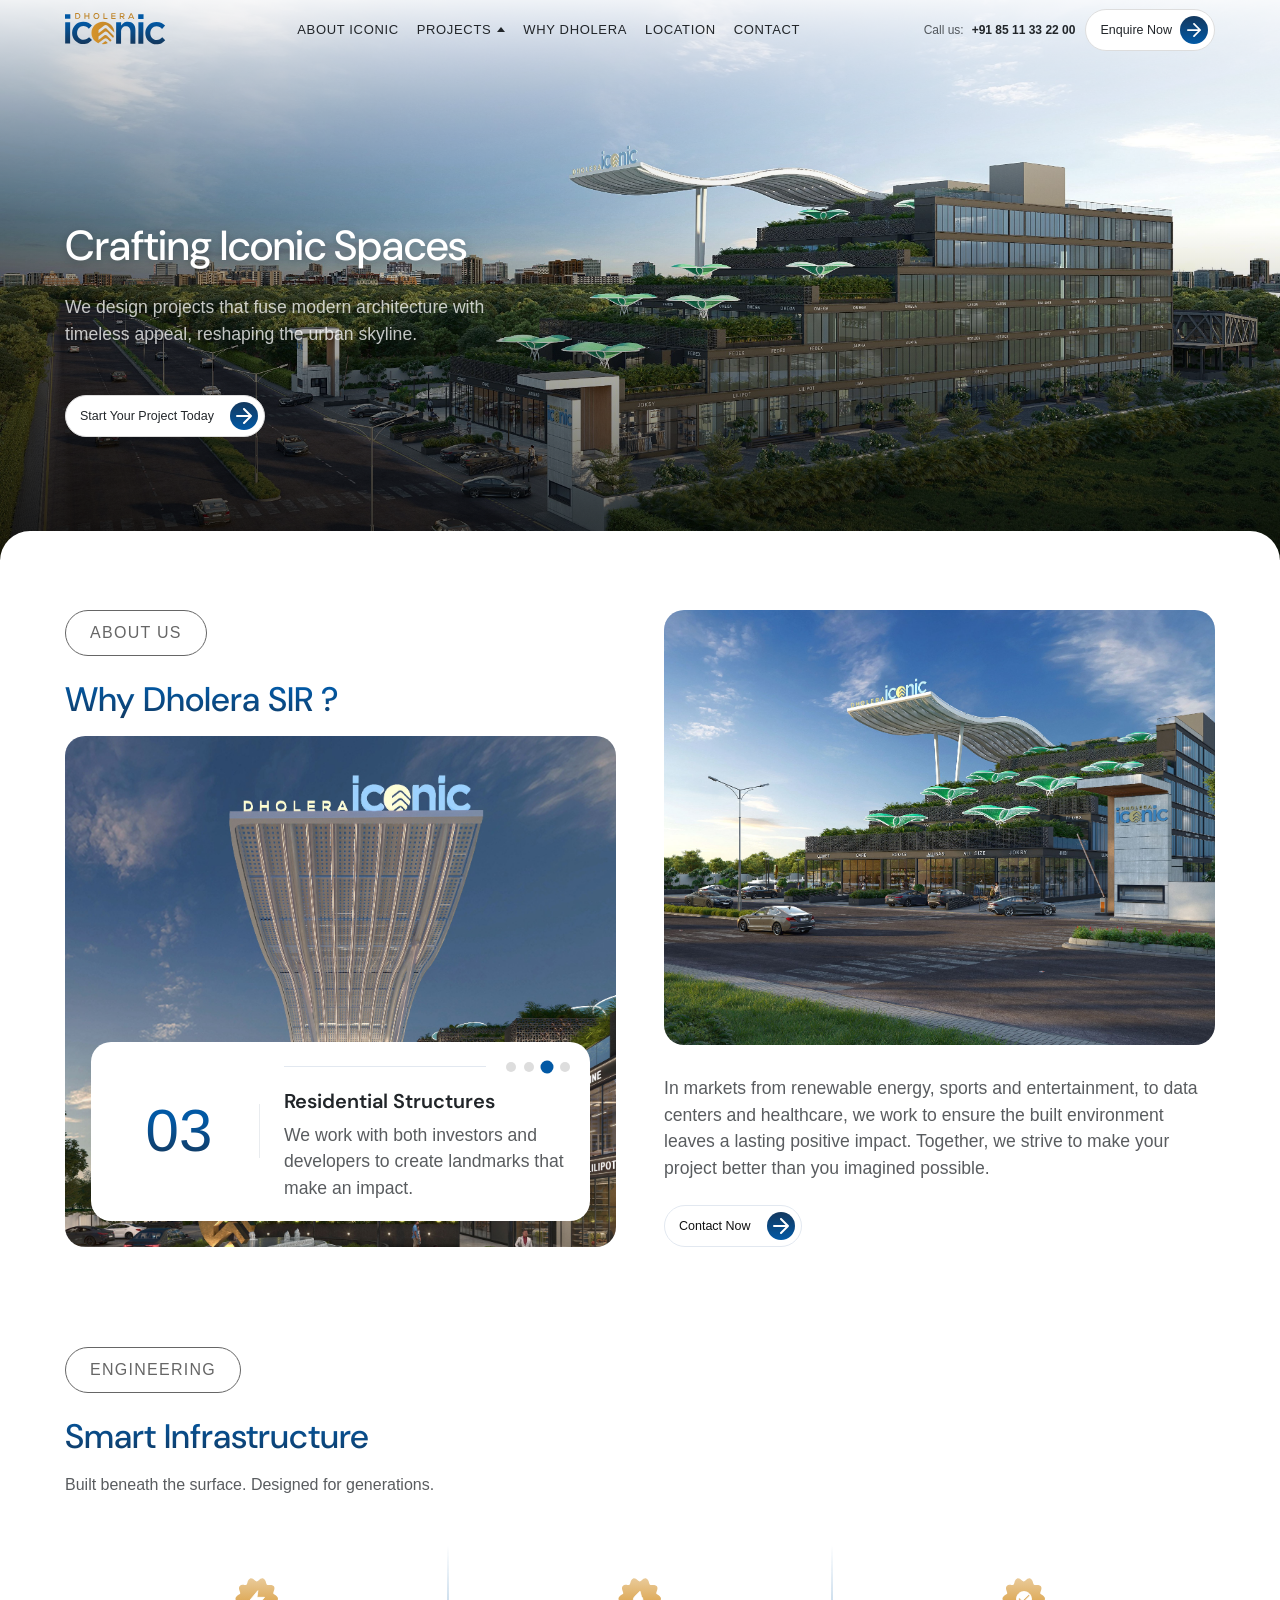
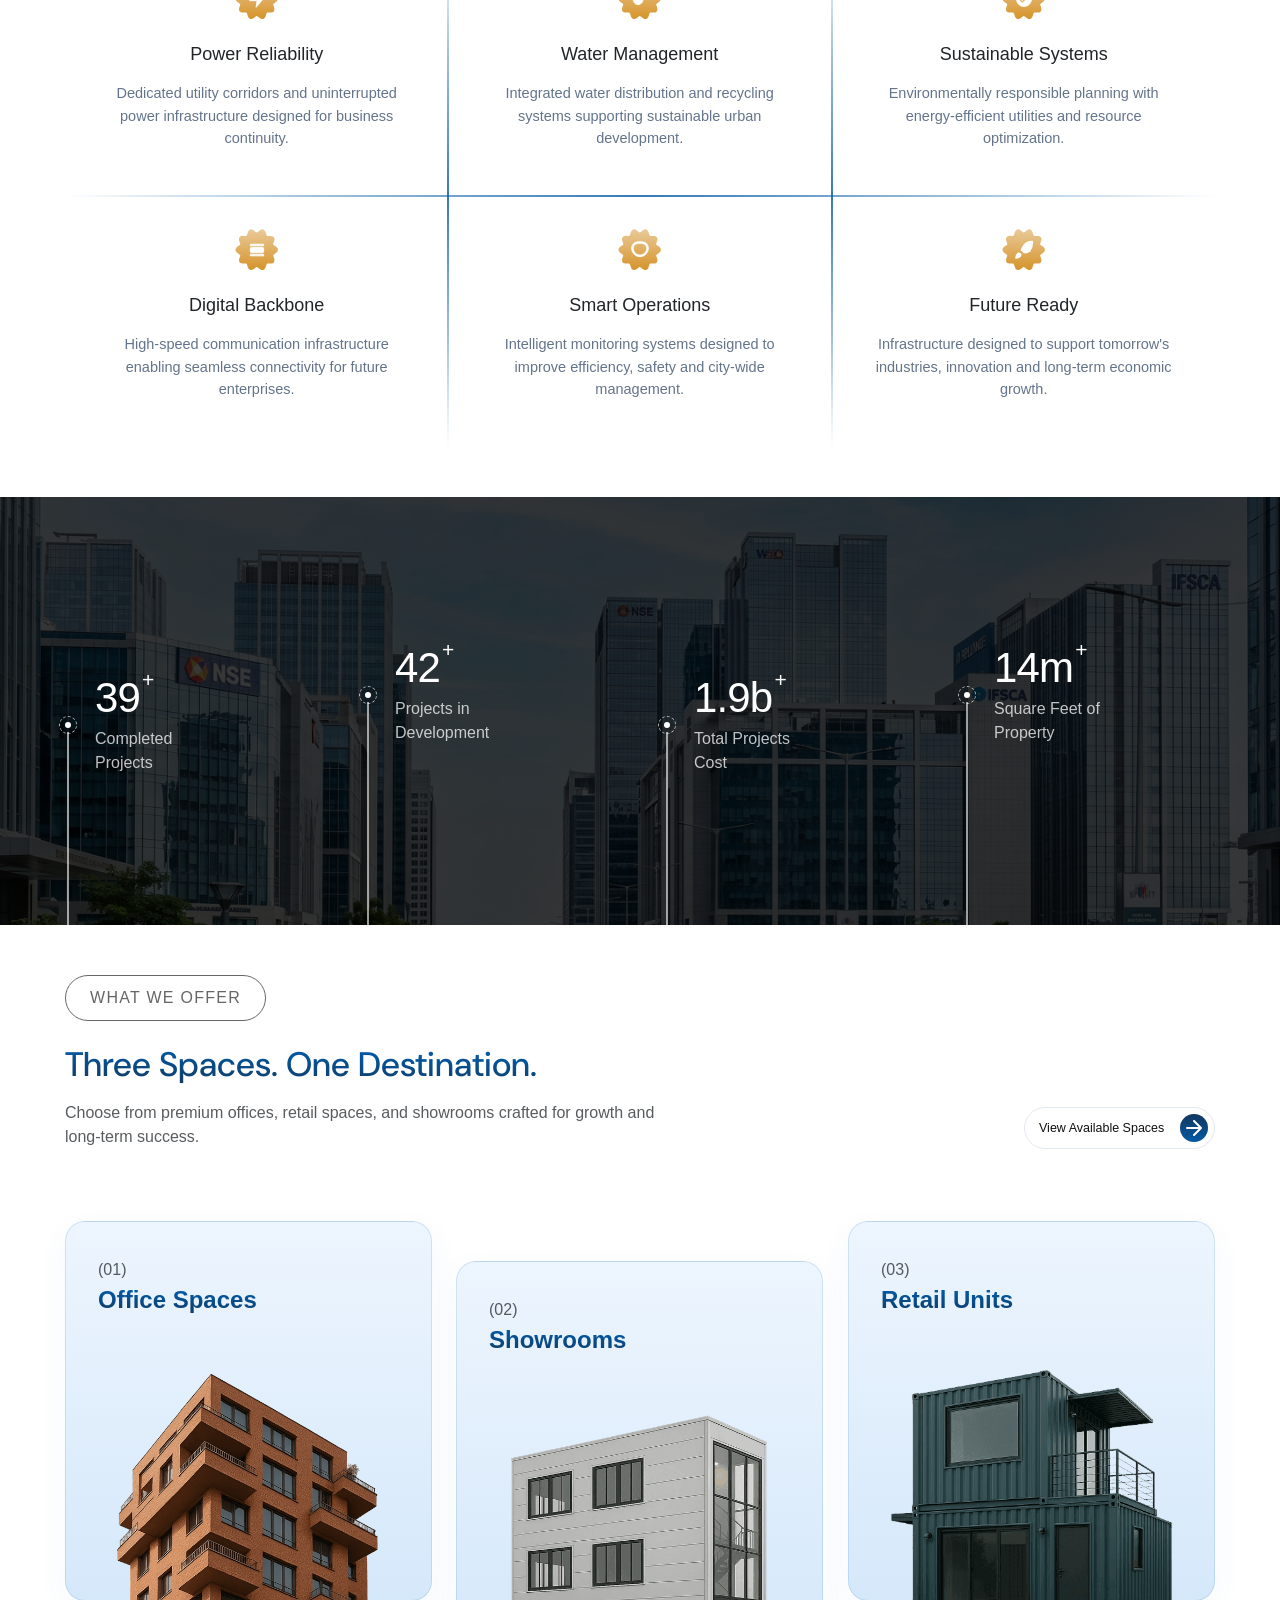
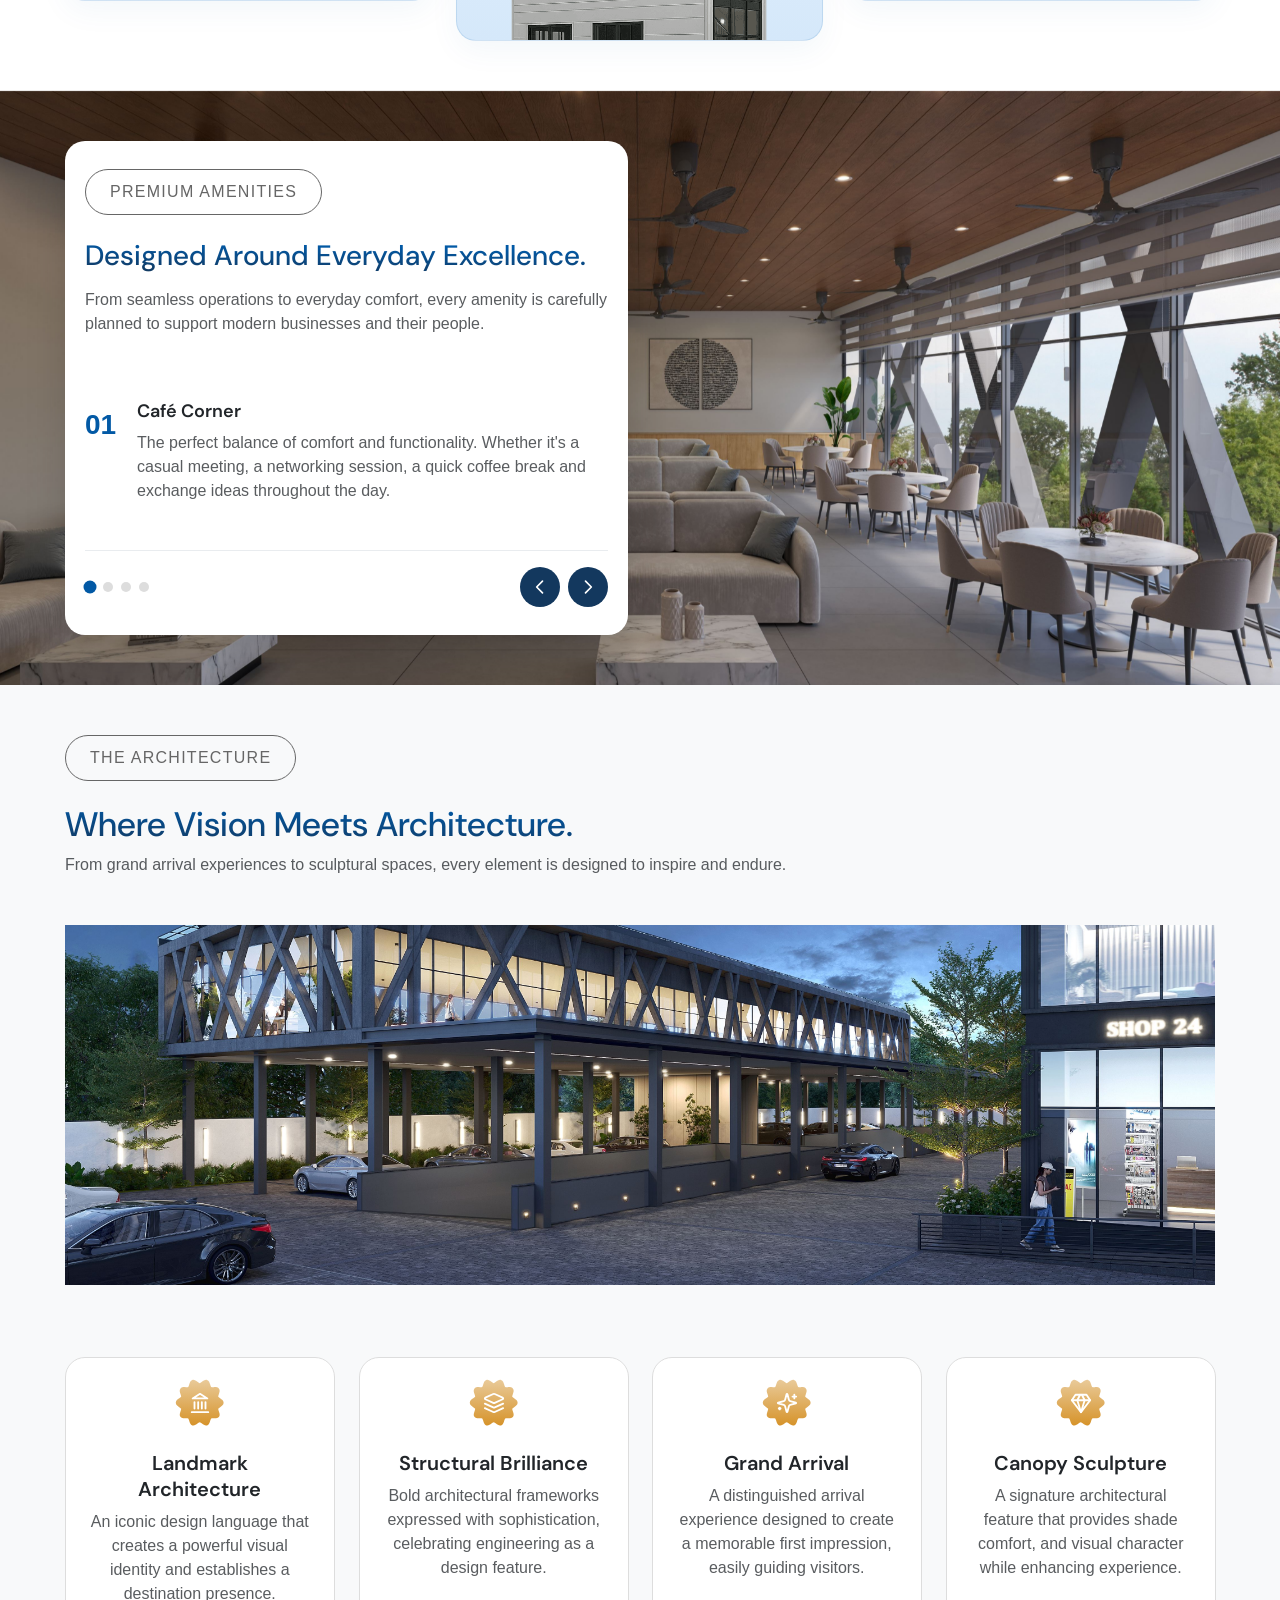
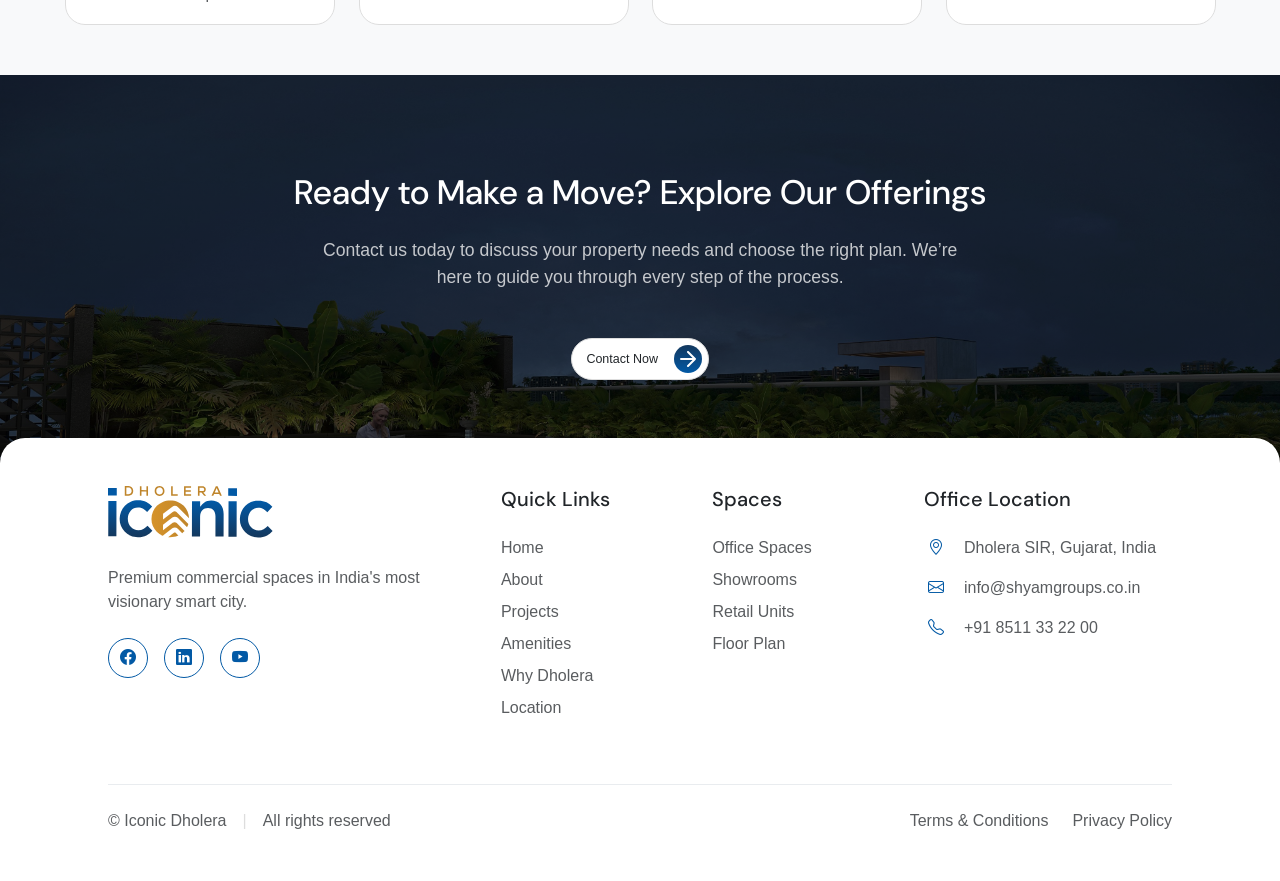
==== commit 07bc8f39: "Implement interactive Figma hover reveal for space cards and fine-tune starburst badge" ====
--- a/index.html
+++ b/index.html
@@ -340,11 +340,42 @@
         <div class="col-12 col-lg-4 slide-up delay-1">
           <div class="offer-card">
             <div class="offer-card-header">
-              <span class="font-switzer font-regular text-muted fs-5 d-block mb-2">(01)</span>
-              <h3 class="font-switzer font-semibold text-gradient-primary mb-0 fs-3">Office Spaces</h3>
+              <span class="font-switzer font-regular text-muted fs-6 d-block mb-1">(01)</span>
+              <h3 class="font-switzer font-semibold text-gradient-primary mb-0" style="font-size: 26px;">Office Spaces</h3>
             </div>
             <div class="offer-card-image-wrapper">
               <img src="assets/images/office_spaces.png" alt="Office Spaces Model" class="offer-card-image">
+            </div>
+            <div class="offer-card-hover-content">
+              <p class="offer-card-desc">
+                Floors 2–5 offer premium office units ranging from 500 sq ft to full floors. Designed for productivity, prestige, and modern working.
+              </p>
+              <div class="space-checklist">
+                <div class="space-check-item">
+                  <div class="space-check-icon"><i class="bi bi-check-lg"></i></div>
+                  <span>Floor-to-ceiling glass</span>
+                </div>
+                <div class="space-check-item">
+                  <div class="space-check-icon"><i class="bi bi-check-lg"></i></div>
+                  <span>Dedicated IT & power infrastructure</span>
+                </div>
+                <div class="space-check-item">
+                  <div class="space-check-icon"><i class="bi bi-check-lg"></i></div>
+                  <span>Central AC with individual controls</span>
+                </div>
+                <div class="space-check-item">
+                  <div class="space-check-icon"><i class="bi bi-check-lg"></i></div>
+                  <span>Concierge & reception services</span>
+                </div>
+              </div>
+              <a href="contact.html" class="btn btn-enquire d-inline-flex align-items-center gap-2" style="width: fit-content;">
+                <span>Enquire Now</span>
+                <div class="btn-arrow-circle d-flex align-items-center justify-content-center">
+                  <svg width="14" height="14" viewBox="0 0 16 16" fill="none" xmlns="http://www.w3.org/2000/svg">
+                    <path d="M1 8H15M15 8L8 1M15 8L8 15" stroke="white" stroke-width="2" stroke-linecap="round" stroke-linejoin="round" />
+                  </svg>
+                </div>
+              </a>
             </div>
           </div>
         </div>
@@ -353,11 +384,42 @@
         <div class="col-12 col-lg-4 slide-up delay-2">
           <div class="offer-card" style="margin-top: 40px;">
             <div class="offer-card-header">
-              <span class="font-switzer font-regular text-muted fs-5 d-block mb-2">(02)</span>
-              <h3 class="font-switzer font-semibold text-gradient-primary mb-0 fs-3">Showrooms</h3>
+              <span class="font-switzer font-regular text-muted fs-6 d-block mb-1">(02)</span>
+              <h3 class="font-switzer font-semibold text-gradient-primary mb-0" style="font-size: 26px;">Showrooms</h3>
             </div>
             <div class="offer-card-image-wrapper">
               <img src="assets/images/showrooms.png" alt="Showrooms Model" class="offer-card-image">
+            </div>
+            <div class="offer-card-hover-content">
+              <p class="offer-card-desc">
+                High-visibility ground and first floor showrooms featuring double-height display windows, main boulevard frontage, and high footfall.
+              </p>
+              <div class="space-checklist">
+                <div class="space-check-item">
+                  <div class="space-check-icon"><i class="bi bi-check-lg"></i></div>
+                  <span>Double-height glass facade</span>
+                </div>
+                <div class="space-check-item">
+                  <div class="space-check-icon"><i class="bi bi-check-lg"></i></div>
+                  <span>Direct boulevard access</span>
+                </div>
+                <div class="space-check-item">
+                  <div class="space-check-icon"><i class="bi bi-check-lg"></i></div>
+                  <span>High footfall position</span>
+                </div>
+                <div class="space-check-item">
+                  <div class="space-check-icon"><i class="bi bi-check-lg"></i></div>
+                  <span>Valet & customer parking</span>
+                </div>
+              </div>
+              <a href="contact.html" class="btn btn-enquire d-inline-flex align-items-center gap-2" style="width: fit-content;">
+                <span>Enquire Now</span>
+                <div class="btn-arrow-circle d-flex align-items-center justify-content-center">
+                  <svg width="14" height="14" viewBox="0 0 16 16" fill="none" xmlns="http://www.w3.org/2000/svg">
+                    <path d="M1 8H15M15 8L8 1M15 8L8 15" stroke="white" stroke-width="2" stroke-linecap="round" stroke-linejoin="round" />
+                  </svg>
+                </div>
+              </a>
             </div>
           </div>
         </div>
@@ -366,11 +428,42 @@
         <div class="col-12 col-lg-4 slide-up delay-3">
           <div class="offer-card">
             <div class="offer-card-header">
-              <span class="font-switzer font-regular text-muted fs-5 d-block mb-2">(03)</span>
-              <h3 class="font-switzer font-semibold text-gradient-primary mb-0 fs-3">Retail Units</h3>
+              <span class="font-switzer font-regular text-muted fs-6 d-block mb-1">(03)</span>
+              <h3 class="font-switzer font-semibold text-gradient-primary mb-0" style="font-size: 26px;">Retail Units</h3>
             </div>
             <div class="offer-card-image-wrapper">
               <img src="assets/images/retail_units.png" alt="Retail Units Model" class="offer-card-image">
+            </div>
+            <div class="offer-card-hover-content">
+              <p class="offer-card-desc">
+                Curated retail spaces designed for boutique stores, cafes, and service outlets with maximum consumer visibility and pedestrian access.
+              </p>
+              <div class="space-checklist">
+                <div class="space-check-item">
+                  <div class="space-check-icon"><i class="bi bi-check-lg"></i></div>
+                  <span>Flexible floor layouts</span>
+                </div>
+                <div class="space-check-item">
+                  <div class="space-check-icon"><i class="bi bi-check-lg"></i></div>
+                  <span>Internal arcade connectivity</span>
+                </div>
+                <div class="space-check-item">
+                  <div class="space-check-icon"><i class="bi bi-check-lg"></i></div>
+                  <span>Prominent signage zones</span>
+                </div>
+                <div class="space-check-item">
+                  <div class="space-check-icon"><i class="bi bi-check-lg"></i></div>
+                  <span>Dedicated service entry</span>
+                </div>
+              </div>
+              <a href="contact.html" class="btn btn-enquire d-inline-flex align-items-center gap-2" style="width: fit-content;">
+                <span>Enquire Now</span>
+                <div class="btn-arrow-circle d-flex align-items-center justify-content-center">
+                  <svg width="14" height="14" viewBox="0 0 16 16" fill="none" xmlns="http://www.w3.org/2000/svg">
+                    <path d="M1 8H15M15 8L8 1M15 8L8 15" stroke="white" stroke-width="2" stroke-linecap="round" stroke-linejoin="round" />
+                  </svg>
+                </div>
+              </a>
             </div>
           </div>
         </div>
--- a/assets/css/components.css
+++ b/assets/css/components.css
@@ -73,16 +73,16 @@
   left: 0;
   right: 0;
   width: 100%;
-  max-height: 85vh;
+  max-height: 75vh;
   overflow-y: auto;
   background-color: var(--white);
   z-index: 1050;
-  box-shadow: 0 15px 35px rgba(0, 0, 0, 0.18);
-  border-radius: 0 0 24px 24px;
-  padding: 24px 24px 32px 24px;
+  box-shadow: 0 10px 30px rgba(0, 0, 0, 0.12);
+  border-radius: 0 0 18px 18px;
+  padding: 16px 20px 20px 20px;
   display: flex;
   flex-direction: column;
-  transition: top 0.45s cubic-bezier(0.25, 0.8, 0.25, 1);
+  transition: top 0.4s cubic-bezier(0.25, 0.8, 0.25, 1);
 }
 
 .mobile-drawer.open {
@@ -111,7 +111,7 @@
 
 .mobile-drawer-header {
   border-bottom: 1px solid rgba(0, 0, 0, 0.05);
-  padding-bottom: 20px;
+  padding-bottom: 12px;
 }
 
 .drawer-close-btn {
@@ -127,12 +127,12 @@
 .mobile-drawer-nav .drawer-link {
   font-family: var(--font-switzer);
   font-weight: 500;
-  font-size: 18px;
+  font-size: 15px;
   text-transform: uppercase;
   color: var(--dark);
   text-decoration: none;
   display: block;
-  padding: 8px 0;
+  padding: 6px 0;
   transition: var(--transition-fast);
 }
 
@@ -194,10 +194,10 @@
   transition: var(--transition-normal);
 }
 
-/* Unified Button Arrow Rotation on Hover (Tilts Up-Right ↗) */
+/* Unified Button Arrow Slide Right on Hover (Stays Horizontal ->) */
 .btn-enquire:hover .btn-arrow-circle,
 .btn-cta:hover .btn-arrow-circle {
-  transform: rotate(-45deg);
+  transform: translateX(4px);
 }
 
 /* ==========================================
@@ -351,55 +351,27 @@
 .icon-wrapper,
 .infra-icon-wrapper {
   position: relative;
-  width: 60px;
-  height: 60px;
-  margin: 0 auto 28px;
-  background: linear-gradient(180deg, #F2C777 0%, #E2A130 100%);
+  width: 54px;
+  height: 54px;
+  margin: 0 auto 20px;
+  background: url('../images/starburst_badge.svg') no-repeat center / contain;
   display: flex;
   align-items: center;
   justify-content: center;
   z-index: 1;
   transition: transform 0.3s ease, filter 0.3s ease;
-
-  clip-path: polygon(50% 0%,
-      60% 8%,
-      72% 4%,
-      78% 16%,
-      92% 18%,
-      88% 32%,
-      100% 40%,
-      92% 50%,
-      100% 60%,
-      88% 68%,
-      92% 82%,
-      78% 84%,
-      72% 96%,
-      60% 92%,
-      50% 100%,
-      40% 92%,
-      28% 96%,
-      22% 84%,
-      8% 82%,
-      12% 68%,
-      0% 60%,
-      8% 50%,
-      0% 40%,
-      12% 32%,
-      8% 18%,
-      22% 16%,
-      28% 4%,
-      40% 8%);
 }
 
 .icon-wrapper i,
 .infra-icon-wrapper i {
-  color: var(--white);
-  font-size: 26px;
+  color: #FFFFFF !important;
+  font-size: 22px !important;
+  line-height: 1 !important;
 }
 
 .infra-icon-wrapper svg {
-  width: 26px;
-  height: 26px;
+  width: 20px;
+  height: 20px;
 }
 
 .infra-icon-wrapper svg path {
@@ -485,44 +457,117 @@
 }
 
 /* Spaces/Offer Cards */
+/* Spaces / What We Offer Interactive Figma Cards */
 .offer-card {
-  background: var(--light-gradient);
+  background: linear-gradient(180deg, #EDF5FE 0%, #D5E8FA 100%);
   border-radius: var(--radius-lg);
   position: relative;
   overflow: hidden;
-  height: 550px;
-  transition: var(--transition-slow);
+  height: 520px;
+  transition: all 0.45s cubic-bezier(0.25, 0.8, 0.25, 1);
   display: flex;
   flex-direction: column;
-  justify-content: space-between;
+  border: 1px solid rgba(2, 89, 165, 0.12);
+  box-shadow: 0 10px 30px rgba(2, 89, 165, 0.05);
+  cursor: pointer;
 }
 
 .offer-card-header {
-  padding: 40px 32px 0 32px;
+  padding: 36px 32px 0 32px;
+  position: relative;
+  z-index: 2;
 }
 
 .offer-card-image-wrapper {
-  height: 350px;
+  height: 340px;
+  margin-top: auto;
   display: flex;
   align-items: flex-end;
   justify-content: center;
   overflow: hidden;
+  position: relative;
+  z-index: 1;
+  transition: transform 0.45s cubic-bezier(0.25, 0.8, 0.25, 1), opacity 0.35s ease;
 }
 
 .offer-card-image {
   max-width: 100%;
   max-height: 100%;
   object-fit: contain;
-  transition: var(--transition-slow);
-}
-
+  transition: transform 0.45s cubic-bezier(0.25, 0.8, 0.25, 1);
+}
+
+.offer-card-hover-content {
+  position: absolute;
+  top: 110px;
+  left: 32px;
+  right: 32px;
+  bottom: 32px;
+  display: flex;
+  flex-direction: column;
+  justify-content: space-between;
+  opacity: 0;
+  transform: translateY(28px);
+  pointer-events: none;
+  z-index: 3;
+  transition: transform 0.45s cubic-bezier(0.25, 0.8, 0.25, 1), opacity 0.35s ease;
+}
+
+.offer-card-desc {
+  font-family: var(--font-switzer);
+  font-weight: 400;
+  font-size: 13.5px;
+  line-height: 1.55;
+  color: var(--muted);
+  margin-bottom: 12px;
+}
+
+.space-checklist {
+  display: flex;
+  flex-direction: column;
+  gap: 8px;
+  margin-bottom: 16px;
+}
+
+.space-check-item {
+  display: flex;
+  align-items: center;
+  gap: 10px;
+  font-family: var(--font-switzer);
+  font-weight: 500;
+  font-size: 13.5px;
+  color: var(--dark);
+}
+
+.space-check-icon {
+  width: 20px;
+  height: 20px;
+  border-radius: 50%;
+  background: var(--primary);
+  color: var(--white);
+  display: flex;
+  align-items: center;
+  justify-content: center;
+  font-size: 11px;
+  flex-shrink: 0;
+}
+
+/* Hover State Effects */
 .offer-card:hover {
-  transform: translateY(-10px);
-  box-shadow: 0 20px 40px rgba(2, 89, 165, 0.12);
-}
-
-.offer-card:hover .offer-card-image {
-  transform: scale(1.08) translateY(-5px);
+  box-shadow: 0 20px 45px rgba(2, 89, 165, 0.15);
+  border-color: rgba(2, 89, 165, 0.3);
+}
+
+.offer-card:hover .offer-card-image-wrapper {
+  transform: translateY(60px);
+  opacity: 0;
+  pointer-events: none;
+}
+
+.offer-card:hover .offer-card-hover-content {
+  opacity: 1;
+  transform: translateY(0);
+  pointer-events: auto;
 }
 
 /* Architecture Features Grid Cards */
@@ -538,59 +583,33 @@
 
 .arch-icon-wrapper {
   position: relative;
-  width: 52px;
-  height: 52px;
-  margin: 0 auto 24px;
-  background: linear-gradient(180deg, #F2C777 0%, #E2A130 100%);
+  width: 54px;
+  height: 54px;
+  margin: 0 auto 20px;
+  background: url('../images/starburst_badge.svg') no-repeat center / contain;
   display: flex;
   align-items: center;
   justify-content: center;
+  z-index: 1;
   transition: transform 0.3s ease, filter 0.3s ease;
-
-  clip-path: polygon(50% 0%,
-      60% 8%,
-      72% 4%,
-      78% 16%,
-      92% 18%,
-      88% 32%,
-      100% 40%,
-      92% 50%,
-      100% 60%,
-      88% 68%,
-      92% 82%,
-      78% 84%,
-      72% 96%,
-      60% 92%,
-      50% 100%,
-      40% 92%,
-      28% 96%,
-      22% 84%,
-      8% 82%,
-      12% 68%,
-      0% 60%,
-      8% 50%,
-      0% 40%,
-      12% 32%,
-      8% 18%,
-      22% 16%,
-      28% 4%,
-      40% 8%);
 }
 
 .arch-icon-wrapper i {
-  color: var(--white);
-  font-size: 22px;
+  color: #FFFFFF !important;
+  font-size: 22px !important;
+  line-height: 1 !important;
 }
 
 .arch-icon-wrapper svg {
   width: 22px;
   height: 22px;
-  stroke: var(--white) !important;
-}
-
-.arch-icon-wrapper svg path {
-  fill: var(--white) !important;
-  stroke: var(--white) !important;
+  stroke: #FFFFFF !important;
+}
+
+.arch-icon-wrapper svg path,
+.arch-icon-wrapper svg line,
+.arch-icon-wrapper svg polygon {
+  stroke: #FFFFFF !important;
 }
 
 .arch-card:hover {
@@ -608,7 +627,7 @@
    FOOTER COMPONENT
    ========================================== */
 #footer-placeholder {
-  border-radius: 40px 40px 0 0;
+  border-radius: 25px 25px 0 0;
   margin-top: -40px;
   position: relative;
   z-index: 10;
@@ -845,6 +864,12 @@
   background-color: var(--white);
   border-radius: 800px 800px 0 0;
   z-index: 5;
+}
+
+.developer-img-wrapper {
+  min-height: 440px;
+  border-radius: var(--radius-lg);
+  box-shadow: 0 15px 35px rgba(0, 0, 0, 0.06);
 }
 
 /* Responsive Hero Scaling */
@@ -1236,25 +1261,31 @@
 .project-banner-wrapper {
   position: relative;
   border-radius: var(--radius-lg);
-  min-height: 540px;
   box-shadow: 0 15px 35px rgba(0, 0, 0, 0.08);
 }
 
 .project-banner-img {
-  min-height: 540px;
-  height: 600px;
+  min-height: 480px;
+  height: 520px;
   display: block;
   border-radius: var(--radius-lg);
 }
 
 .project-banner-overlay {
   position: absolute;
-  top: 40px;
+  top: 50%;
   right: 40px;
-  max-width: 700px;
+  transform: translateY(-50%);
+  max-width: 500px;
+  background: rgba(255, 255, 255, 0.94);
+  backdrop-filter: blur(12px);
+  -webkit-backdrop-filter: blur(12px);
+  padding: 32px;
+  border-radius: 20px;
+  border: 1px solid rgba(255, 255, 255, 0.8);
+  box-shadow: 0 15px 35px rgba(0, 0, 0, 0.08);
   z-index: 10;
 }
-
 
 .quote-card {
   background: #FFFFFF;
@@ -1264,18 +1295,37 @@
   box-shadow: 0 4px 15px rgba(2, 89, 165, 0.04);
 }
 
+.projects-overview-banner {
+  height: 520px;
+}
+
 @media (max-width: 991px) {
+  .project-banner-wrapper {
+    box-shadow: none;
+  }
+
   .project-banner-overlay {
     position: relative;
     top: 0;
     right: 0;
+    transform: none;
     max-width: 100%;
     margin-top: 24px;
+    padding: 0;
+    background: transparent;
+    border: none;
+    box-shadow: none;
+    backdrop-filter: none;
+    -webkit-backdrop-filter: none;
   }
 
   .project-banner-img {
-    height: 380px;
-    min-height: 320px;
+    height: 280px;
+    min-height: 240px;
+  }
+
+  .quote-card {
+    padding: 16px 20px;
   }
 }
 
@@ -1748,13 +1798,18 @@
 
 .journey-card img {
   width: 100%;
-  height: 380px;
+  height: 320px;
   object-fit: cover;
   display: block;
 }
 
 .journey-card-body {
-  padding: 32px 36px;
+  padding: 24px 28px;
+}
+
+.journey-year-span {
+  color: #0259A5 !important;
+  font-size: 38px;
 }
 
 .journey-arrow-btn {
@@ -1827,18 +1882,18 @@
 .floor-tabs-container {
   display: flex;
   flex-wrap: wrap;
-  gap: 12px;
-  padding-bottom: 20px;
+  gap: 10px;
+  padding-bottom: 12px;
 }
 
 .floor-tab {
   background-color: var(--white);
   border: 1px solid var(--light-gray);
   border-radius: var(--radius-pill);
-  padding: 12px 28px;
+  padding: 10px 22px;
   font-family: var(--font-switzer);
   font-weight: 500;
-  font-size: 16px;
+  font-size: 15px;
   color: var(--primary);
   cursor: pointer;
   transition: var(--transition-normal);
@@ -2271,15 +2326,16 @@
 }
 
 .faq-accordion-item {
-  border-bottom: 2px solid #E8E4E0;
-  padding-bottom: 20px;
-  margin-bottom: 24px;
+  border-bottom: 1.5px solid #E8E4E0;
+  padding-bottom: 18px;
+  margin-bottom: 20px;
 }
 
 .faq-accordion-header {
   display: flex;
   justify-content: space-between;
   align-items: center;
+  gap: 16px;
   background: none;
   border: none;
   width: 100%;
@@ -2287,24 +2343,40 @@
   padding: 0;
   font-family: var(--font-switzer);
   font-weight: 500;
-  font-size: 24px;
+  font-size: 20px;
+  line-height: 1.35;
   color: var(--dark);
   cursor: pointer;
+  transition: var(--transition-fast);
+}
+
+.faq-accordion-header:hover,
+.faq-accordion-header.active {
+  color: var(--secondary);
 }
 
 .faq-accordion-body {
-  padding-top: 16px;
+  max-height: 0;
+  overflow: hidden;
+  opacity: 0;
+  padding-top: 0;
   font-family: var(--font-switzer);
   font-weight: 400;
-  font-size: 18px;
+  font-size: 16px;
   color: var(--muted);
-  line-height: 28px;
-  display: none;
+  line-height: 1.6;
+  transition: max-height 0.4s cubic-bezier(0.25, 0.8, 0.25, 1), opacity 0.35s ease, padding 0.3s ease;
+}
+
+.faq-accordion-header.active + .faq-accordion-body {
+  max-height: 500px;
+  opacity: 1;
+  padding-top: 12px;
 }
 
 .faq-chevron {
-  width: 44px;
-  height: 44px;
+  width: 38px;
+  height: 38px;
   border-radius: 50%;
   background: var(--secondary-gradient);
   color: var(--white);
@@ -2312,7 +2384,7 @@
   align-items: center;
   justify-content: center;
   transition: var(--transition-normal);
-  font-size: 20px;
+  font-size: 18px;
   flex-shrink: 0;
 }
 
--- a/assets/css/responsive.css
+++ b/assets/css/responsive.css
@@ -609,59 +609,71 @@
 
   h1,
   .h1-title {
-    font-size: 36px !important;
+    font-size: 32px !important;
     line-height: 1.2 !important;
   }
 
   h2,
   .h2-title {
-    font-size: 30px !important;
-    line-height: 1.2 !important;
+    font-size: 26px !important;
+    line-height: 1.25 !important;
   }
 
   h3,
   .h3-title {
-    font-size: 22px !important;
+    font-size: 20px !important;
   }
 
   h4,
   .h4-title {
-    font-size: 18px !important;
+    font-size: 16px !important;
   }
 
   h5,
   .h5-title {
+    font-size: 14px !important;
+  }
+
+  p.fs-4,
+  .section-desc {
     font-size: 15px !important;
   }
 
-  p.fs-4 {
-    font-size: 1.05rem !important;
+  p.fs-5,
+  p.fs-6,
+  .card-desc {
+    font-size: 13.5px !important;
+  }
+
+  .tag-capsule {
+    font-size: 11.5px !important;
+    padding: 5px 14px !important;
   }
 
   .section-padding,
   .stats-section-bg,
   .cta-section-bg,
   .amenities-section-bg {
-    padding: 60px 0 !important;
+    padding: 45px 0 !important;
   }
 
   .hero-section {
     height: auto !important;
-    min-height: 500px !important;
-    padding-top: 120px !important;
-    padding-bottom: 80px !important;
+    min-height: 480px !important;
+    padding-top: 110px !important;
+    padding-bottom: 60px !important;
   }
 
   .about-left-wrapper {
-    height: 400px !important;
+    height: 380px !important;
   }
 
   .about-slider-card {
-    padding: 24px !important;
+    padding: 20px !important;
   }
 
   .slide-number {
-    font-size: 70px !important;
+    font-size: 60px !important;
   }
 
   .offer-card {
@@ -670,11 +682,20 @@
   }
 
   .offer-card-image-wrapper {
-    height: 260px !important;
+    height: 200px !important;
+  }
+
+  .projects-overview-banner {
+    height: 240px !important;
+  }
+
+  .developer-img-wrapper {
+    height: 240px !important;
+    min-height: 200px !important;
   }
 
   .amenities-slider-card {
-    padding: 30px 20px !important;
+    padding: 24px 20px !important;
   }
 
   .amenity-slide-content {
@@ -682,12 +703,12 @@
   }
 
   #architecture-section .overflow-hidden {
-    height: 320px !important;
+    height: 260px !important;
   }
 
   /* Stats Section Mobile 4-in-a-row Layout */
   .stats-section-bg {
-    padding: 70px 0 !important;
+    padding: 60px 0 !important;
     overflow: hidden !important;
   }
 
@@ -742,43 +763,94 @@
     font-size: 11px !important;
     line-height: 1.25 !important;
   }
+
+  .faq-accordion-header {
+    font-size: 18px !important;
+  }
+
+  .faq-accordion-body {
+    font-size: 14.5px !important;
+  }
+
+  .faq-chevron {
+    width: 36px !important;
+    height: 36px !important;
+    font-size: 16px !important;
+  }
+
+  .floor-tabs-container {
+    gap: 8px !important;
+  }
+
+  .floor-tab {
+    padding: 8px 16px !important;
+    font-size: 13.5px !important;
+  }
+
+  .journey-card img {
+    height: 220px !important;
+  }
+
+  .journey-card-body {
+    padding: 20px 20px !important;
+  }
+
+  .journey-year-span {
+    font-size: 32px !important;
+  }
 }
 
-/* Medium viewports (up to 767px) */
+/* Medium viewports (up to 767px - Mobile Phones) */
 @media (max-width: 767px) {
 
   h1,
   .h1-title {
-    font-size: 32px !important;
+    font-size: 28px !important;
     line-height: 1.2 !important;
   }
 
   h2,
   .h2-title {
-    font-size: 26px !important;
-    line-height: 1.2 !important;
+    font-size: 22px !important;
+    line-height: 1.25 !important;
   }
 
   h3,
   .h3-title {
-    font-size: 20px !important;
+    font-size: 18px !important;
   }
 
   h4,
   .h4-title {
-    font-size: 17px !important;
+    font-size: 15px !important;
   }
 
   h5,
   .h5-title {
-    font-size: 14px !important;
+    font-size: 13.5px !important;
+  }
+
+  p.fs-4,
+  .section-desc {
+    font-size: 14.5px !important;
+  }
+
+  p.fs-5,
+  p.fs-6,
+  .card-desc {
+    font-size: 13px !important;
+  }
+
+  .tag-capsule {
+    font-size: 11px !important;
+    padding: 5px 14px !important;
   }
 
   .section-padding,
   .stats-section-bg,
   .cta-section-bg,
   .amenities-section-bg {
-    padding: 50px 0 !important;
+    padding: 38px 0 !important;
   }
 
   .hero-curve,
@@ -794,14 +866,14 @@
   }
 
   .hero-section {
-    min-height: 450px !important;
+    min-height: 420px !important;
+    padding-top: 100px !important;
+    padding-bottom: 50px !important;
   }
 
   .about-left-wrapper {
-    height: 480px !important;
-    min-height: 480px !important;
-    position: relative !important;
-    overflow: hidden !important;
+    height: 320px !important;
+    min-height: 320px !important;
   }
 
   .offer-card {
@@ -810,11 +882,15 @@
   }
 
   .offer-card-image-wrapper {
-    height: 220px !important;
+    height: 170px !important;
+  }
+
+  .projects-overview-banner {
+    height: 200px !important;
   }
 
   #architecture-section .overflow-hidden {
-    height: 260px !important;
+    height: 200px !important;
   }
 
   .copyright-row {
@@ -831,101 +907,94 @@
   .stat-graph-content p {
     font-size: 10.5px !important;
   }
+
+  .faq-accordion-header {
+    font-size: 16px !important;
+    line-height: 1.35 !important;
+  }
+
+  .faq-accordion-body {
+    font-size: 13.5px !important;
+  }
+
+  .faq-chevron {
+    width: 32px !important;
+    height: 32px !important;
+    font-size: 15px !important;
+  }
+
+  .faq-accordion-item {
+    padding-bottom: 14px !important;
+    margin-bottom: 14px !important;
+  }
+
+  .floor-tabs-container {
+    display: grid !important;
+    grid-template-columns: repeat(3, 1fr) !important;
+    gap: 8px !important;
+    margin-bottom: 24px !important;
+  }
+
+  .floor-tab {
+    width: 100% !important;
+    text-align: center !important;
+    padding: 8px 6px !important;
+    font-size: 12.5px !important;
+    white-space: nowrap !important;
+  }
+
+  .journey-card img {
+    height: 180px !important;
+  }
+
+  .journey-card-body {
+    padding: 16px 16px !important;
+  }
+
+  .journey-year-span {
+    font-size: 26px !important;
+  }
 }
 
-/* Small viewports (up to 575px) */
+/* Small viewports (up to 575px - Compact Mobile) */
 @media (max-width: 575px) {
 
-  .stats-section-bg {
-    padding: 50px 0 !important;
-  }
-
-  .stat-low {
-    margin-top: 20px !important;
-  }
-
-  .stat-graph-card {
-    padding-left: 10px !important;
-    gap: 5px !important;
-  }
-
-  .stat-graph-line-wrapper {
-    padding-top: 18px !important;
-  }
-
-  .stat-number {
-    font-size: 20px !important;
-  }
-
-  .stat-graph-content p {
-    font-size: 9.5px !important;
-    line-height: 1.15 !important;
-  }
-
-  h1,
-  .h1-title {
-    font-size: 28px !important;
-    line-height: 1.2 !important;
-  }
-
-  h2,
-  .h2-title {
-    font-size: 24px !important;
-    line-height: 1.2 !important;
-  }
-
-  h3,
-  .h3-title {
-    font-size: 18px !important;
-  }
-
-  h4,
-  .h4-title {
-    font-size: 16px !important;
-  }
-
-  h5,
-  .h5-title {
+  .journey-card img {
+    height: 150px !important;
+  }
+
+  .journey-card-body {
+    padding: 14px 14px !important;
+  }
+
+  .journey-year-span {
+    font-size: 22px !important;
+  }
+
+  .floor-tabs-container {
+    grid-template-columns: repeat(3, 1fr) !important;
+    gap: 6px !important;
+  }
+
+  .floor-tab {
+    padding: 6px 4px !important;
+    font-size: 11px !important;
+  }
+
+  .faq-accordion-header {
+    font-size: 15px !important;
+    line-height: 1.35 !important;
+  }
+
+  .faq-accordion-body {
+    font-size: 12.5px !important;
+  }
+
+  .faq-chevron {
+    width: 28px !important;
+    height: 28px !important;
     font-size: 14px !important;
   }
-
-  .tag-capsule {
-    font-size: 13px !important;
-    padding: 8px 18px !important;
-  }
-
-  .about-slider-card {
-    padding: 16px !important;
-  }
-
-  .slide-number {
-    font-size: 50px !important;
-  }
-
-  .offer-card {
-    height: auto !important;
-    margin-top: 0 !important;
-  }
-
-  .offer-card-image-wrapper {
-    height: 200px !important;
-  }
-
-  .amenities-slider-card {
-    padding: 20px 16px !important;
-  }
-
-  .amenity-slide-content {
-    min-height: auto !important;
-  }
-
-  #architecture-section .overflow-hidden {
-    height: 200px !important;
-  }
-}
-
-/* Extra Small viewports (up to 375px) */
-@media (max-width: 375px) {
 
   h1,
   .h1-title {
@@ -935,13 +1004,125 @@
 
   h2,
   .h2-title {
+    font-size: 20px !important;
+    line-height: 1.25 !important;
+  }
+
+  h3,
+  .h3-title {
+    font-size: 16px !important;
+  }
+
+  h4,
+  .h4-title {
+    font-size: 14px !important;
+  }
+
+  h5,
+  .h5-title {
+    font-size: 13px !important;
+  }
+
+  p.fs-4,
+  .section-desc {
+    font-size: 13.5px !important;
+  }
+
+  p.fs-5,
+  p.fs-6,
+  .card-desc {
+    font-size: 12.5px !important;
+  }
+
+  .tag-capsule {
+    font-size: 10.5px !important;
+    padding: 4px 12px !important;
+  }
+
+  .section-padding,
+  .cta-section-bg,
+  .amenities-section-bg {
+    padding: 22px 0 !important;
+  }
+
+  .btn-cta,
+  .btn-enquire {
+    font-size: 13px !important;
+    padding: 6px 12px !important;
+  }
+
+  .btn-cta .btn-arrow-circle,
+  .btn-enquire .btn-arrow-circle {
+    width: 30px !important;
+    height: 30px !important;
+  }
+
+  .offer-card-image-wrapper {
+    height: 150px !important;
+  }
+
+  .projects-overview-banner {
+    height: 170px !important;
+  }
+
+  .developer-img-wrapper {
+    height: 180px !important;
+    min-height: 160px !important;
+  }
+
+  .stats-section-bg {
+    padding: 45px 0 !important;
+  }
+
+  .stat-low {
+    margin-top: 20px !important;
+  }
+
+  .stat-graph-card {
+    padding-left: 10px !important;
+    gap: 5px !important;
+  }
+
+  .stat-graph-line-wrapper {
+    padding-top: 18px !important;
+  }
+
+  .stat-number {
+    font-size: 20px !important;
+  }
+
+  .stat-graph-content p {
+    font-size: 9.5px !important;
+    line-height: 1.15 !important;
+  }
+
+  .about-slider-card {
+    padding: 14px !important;
+  }
+
+  .slide-number {
+    font-size: 44px !important;
+  }
+}
+
+/* Extra Small viewports (up to 375px) */
+@media (max-width: 375px) {
+
+  h1,
+  .h1-title {
     font-size: 22px !important;
     line-height: 1.2 !important;
   }
 
+  h2,
+  .h2-title {
+    font-size: 18px !important;
+    line-height: 1.2 !important;
+  }
+
   h3,
   .h3-title {
-    font-size: 17px !important;
+    font-size: 15px !important;
   }
 
   .btn-cta,
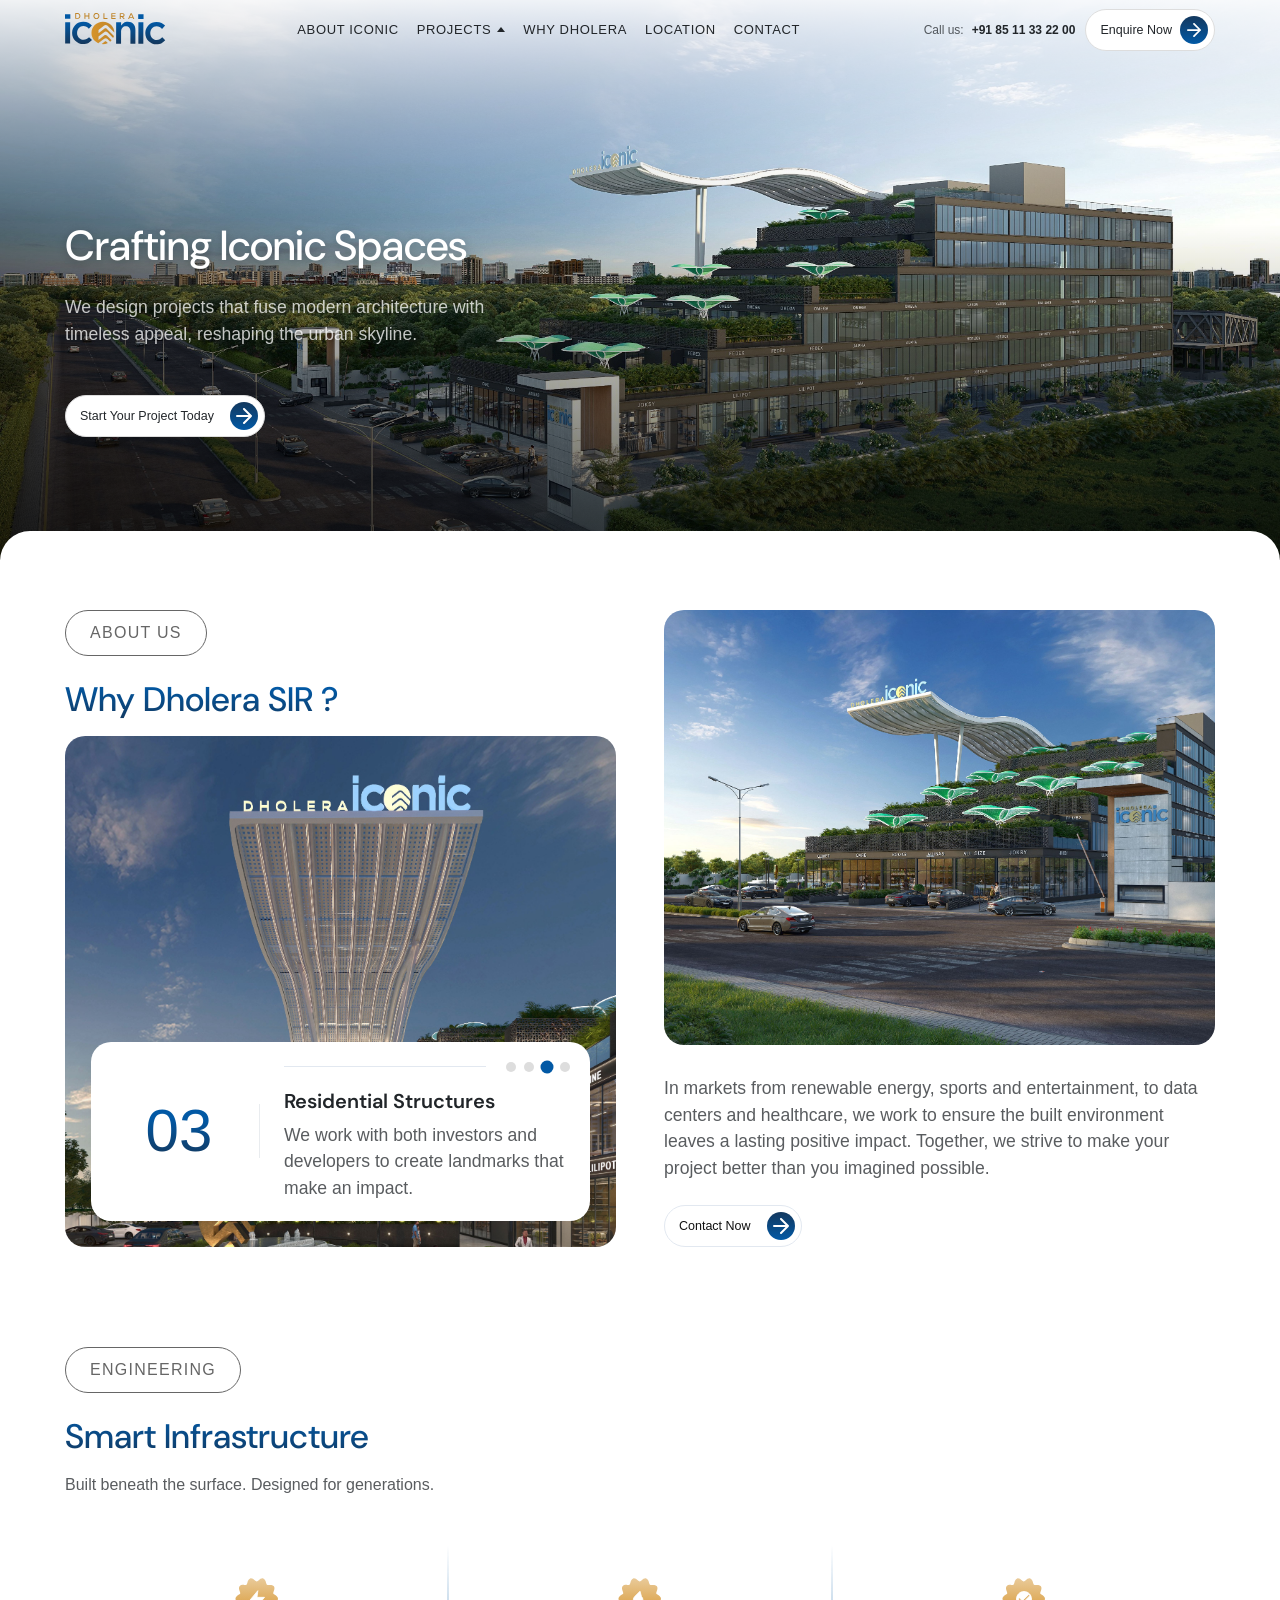
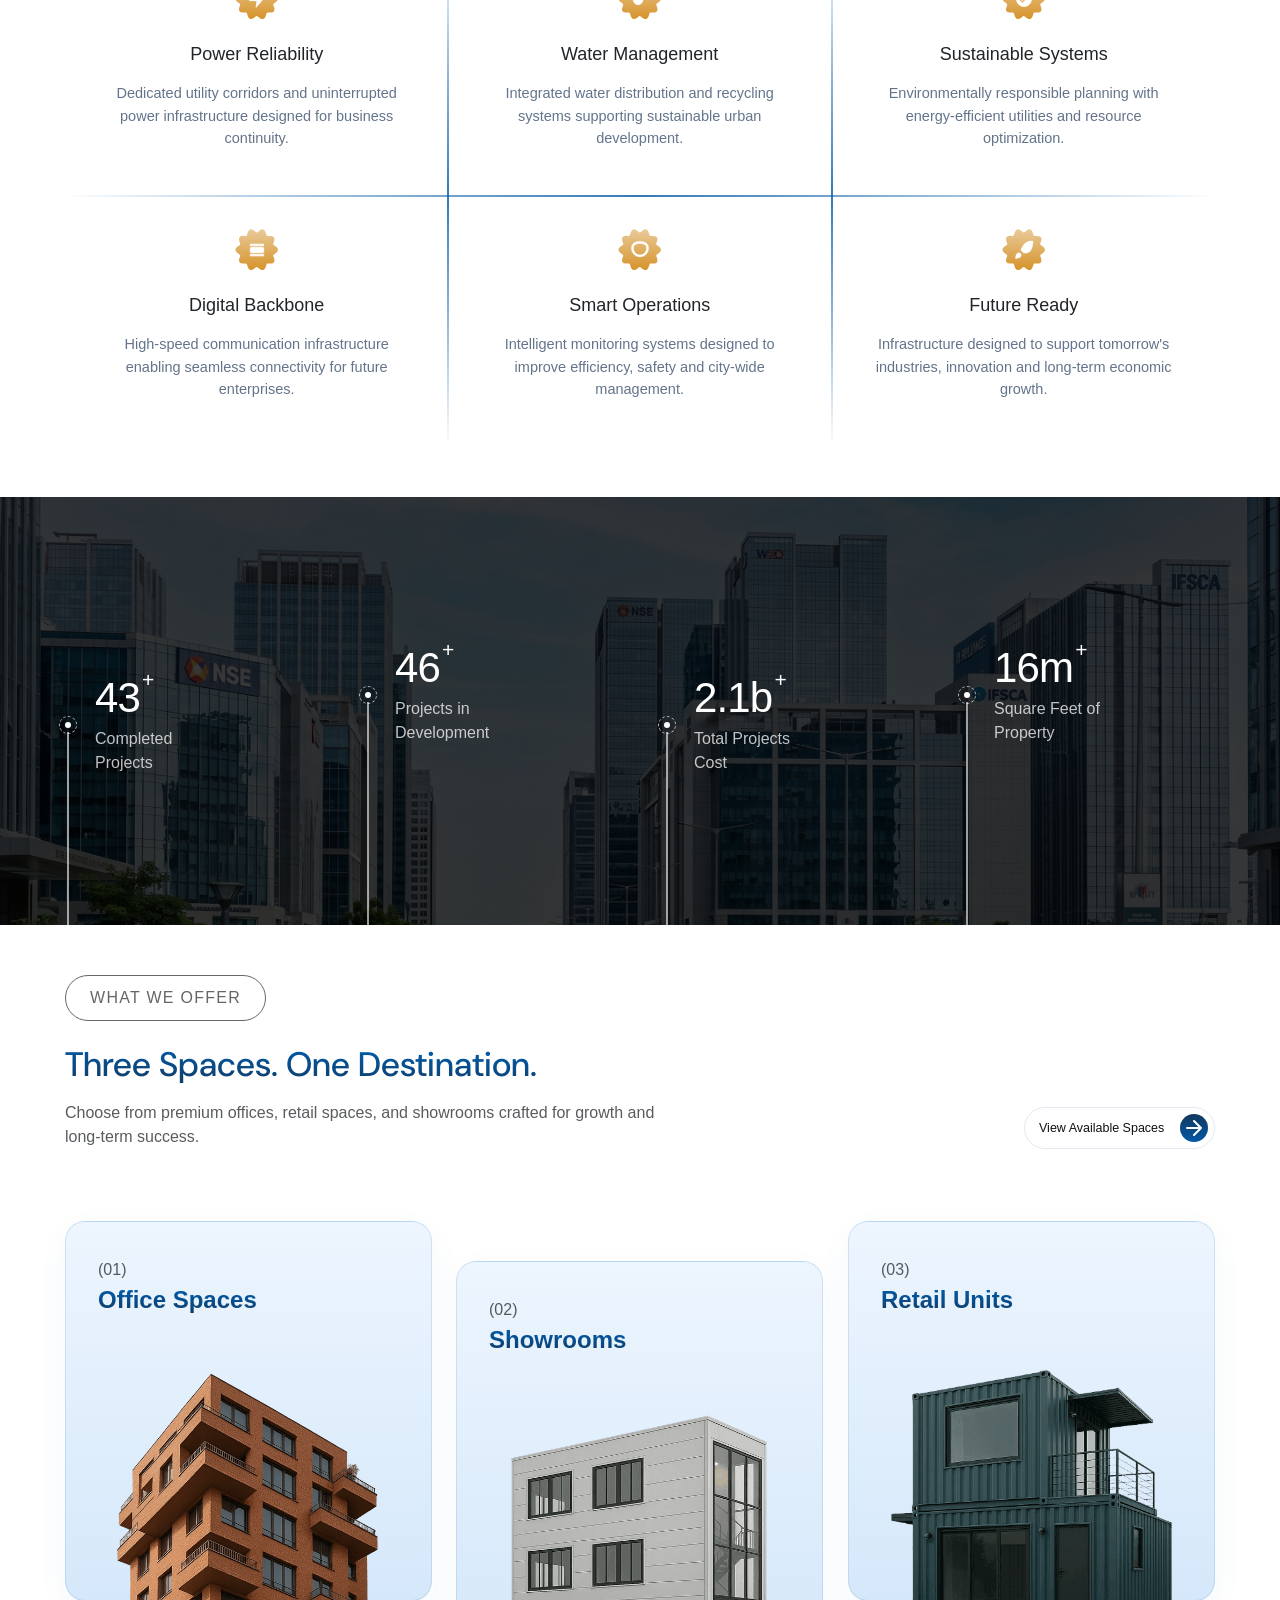
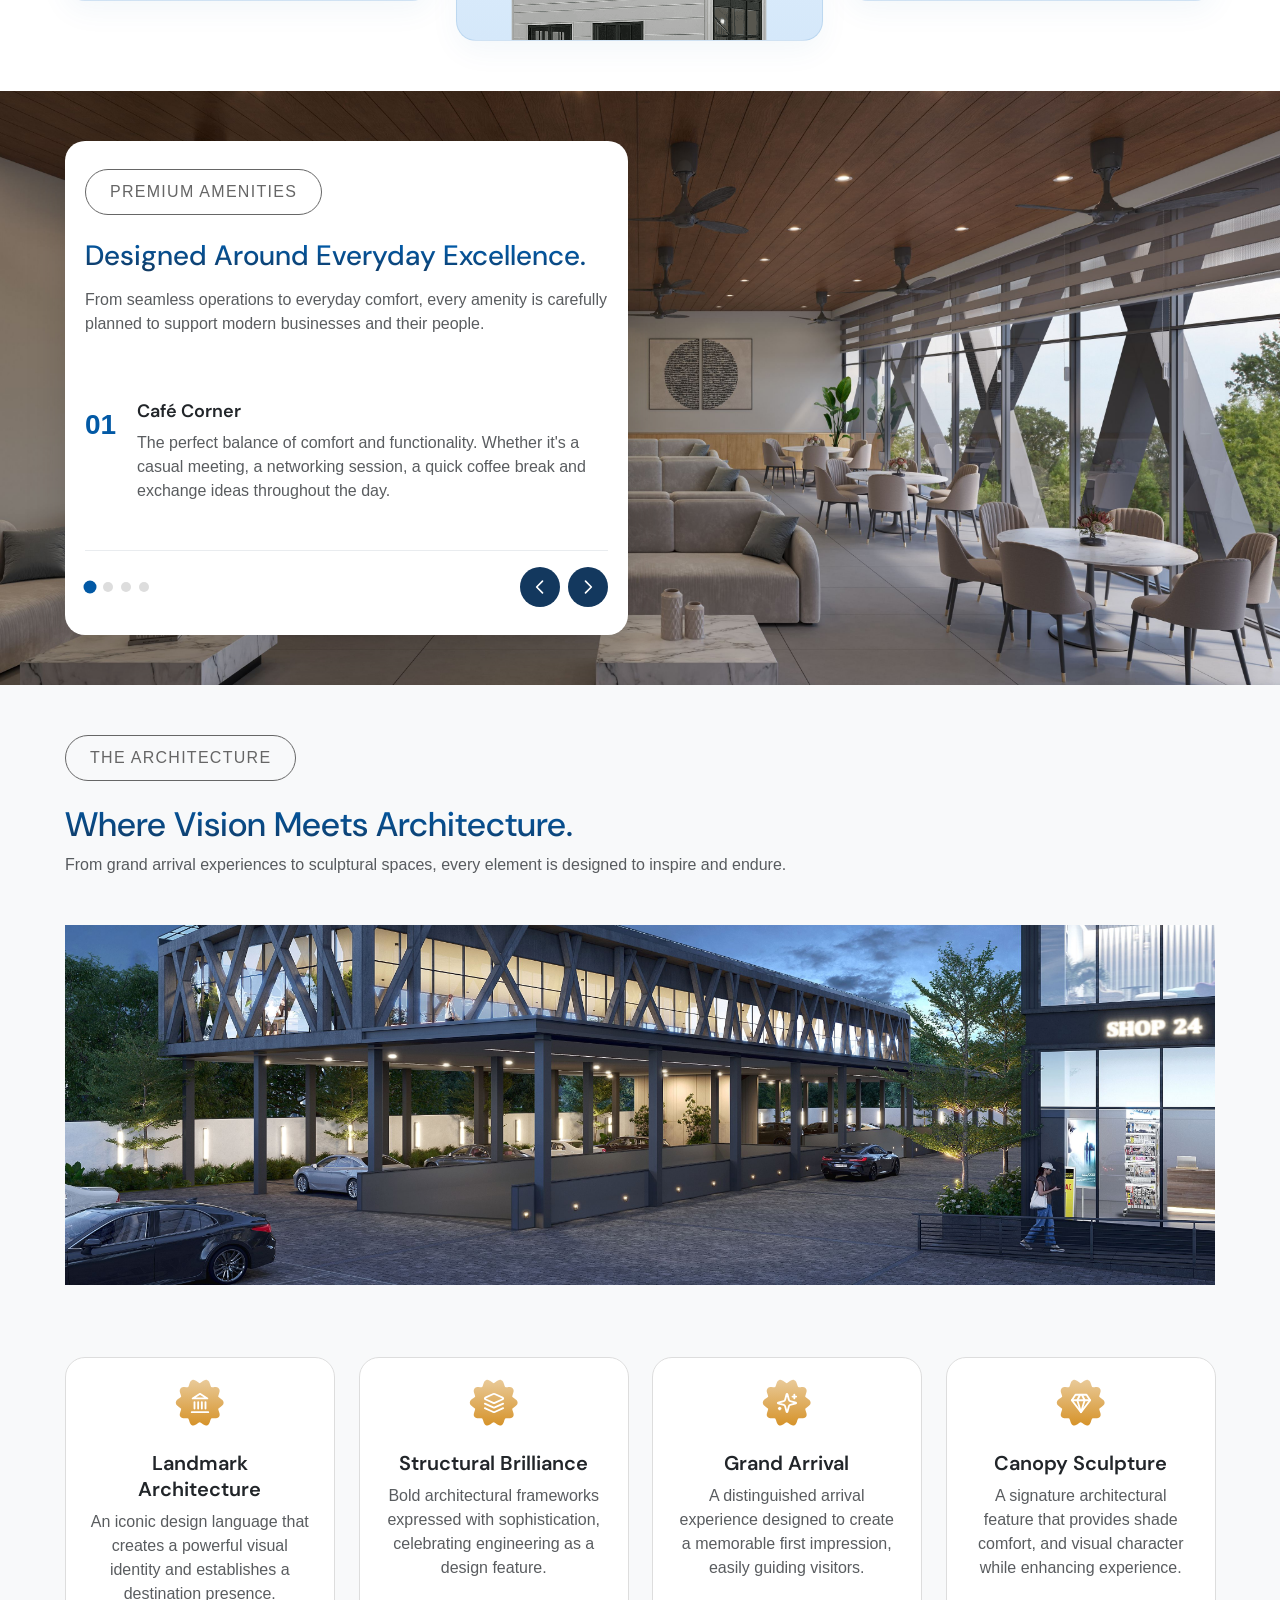
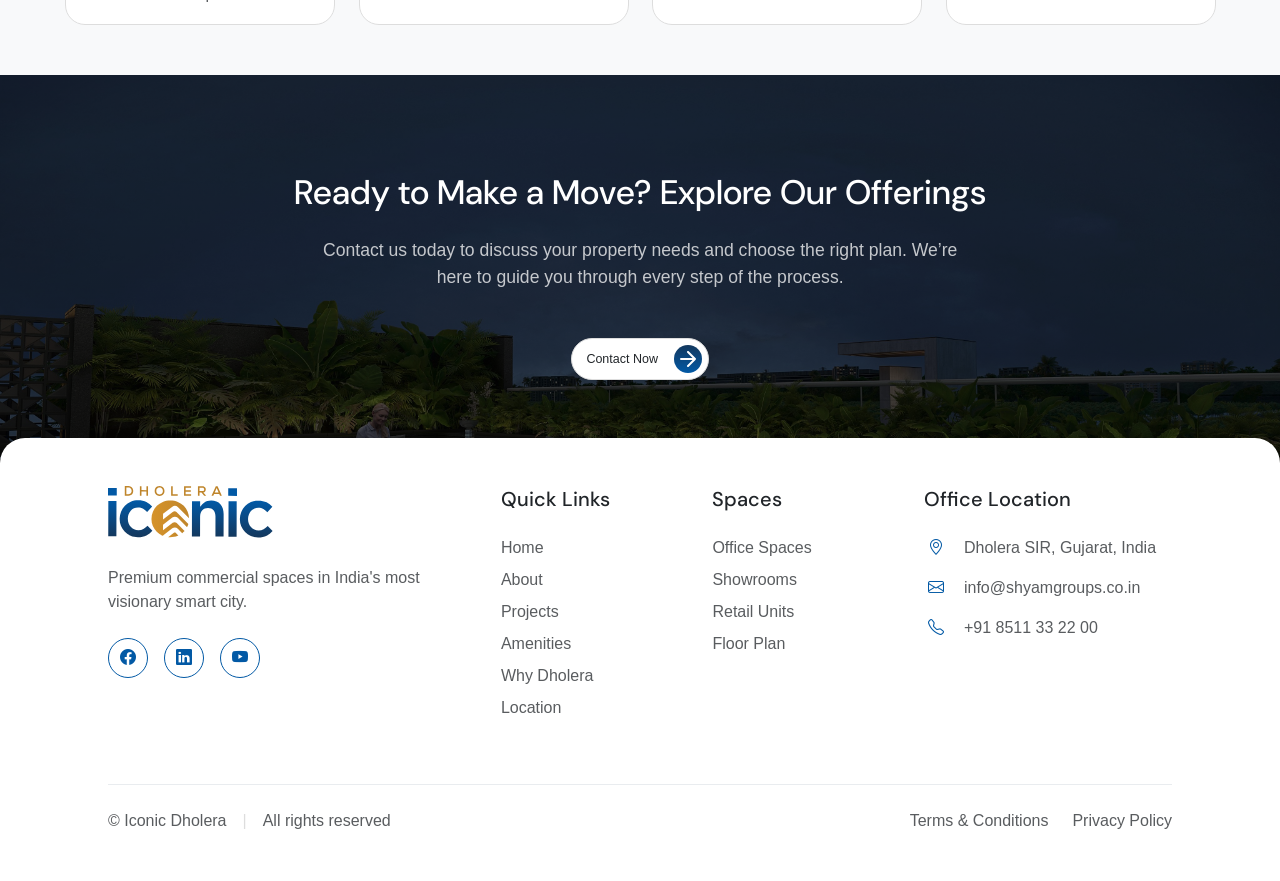
==== commit f7ccbc65: "Implement dual-layer preloaded crossfade background animation for Amenities slider" ====
--- a/index.html
+++ b/index.html
@@ -477,7 +477,9 @@
      PREMIUM AMENITIES SECTION
      ========================================== -->
   <section class="amenities-section-bg" id="amenities-section">
-    <div class="container max-width-container">
+    <div class="amenities-bg-layer active" id="amenitiesBgLayer1" style="background-image: url('assets/images/amenities_hero.jpg');"></div>
+    <div class="amenities-bg-layer" id="amenitiesBgLayer2"></div>
+    <div class="container max-width-container position-relative z-1">
       <div class="row">
         <div class="col-12 col-lg-6 slide-up">
           <!-- White Slider Overlay Card -->
--- a/assets/css/components.css
+++ b/assets/css/components.css
@@ -464,7 +464,7 @@
   position: relative;
   overflow: hidden;
   height: 520px;
-  transition: all 0.45s cubic-bezier(0.25, 0.8, 0.25, 1);
+  transition: all 0.65s cubic-bezier(0.25, 1, 0.5, 1);
   display: flex;
   flex-direction: column;
   border: 1px solid rgba(2, 89, 165, 0.12);
@@ -487,14 +487,14 @@
   overflow: hidden;
   position: relative;
   z-index: 1;
-  transition: transform 0.45s cubic-bezier(0.25, 0.8, 0.25, 1), opacity 0.35s ease;
+  transition: transform 0.65s cubic-bezier(0.25, 1, 0.5, 1), opacity 0.5s ease;
 }
 
 .offer-card-image {
   max-width: 100%;
   max-height: 100%;
   object-fit: contain;
-  transition: transform 0.45s cubic-bezier(0.25, 0.8, 0.25, 1);
+  transition: transform 0.65s cubic-bezier(0.25, 1, 0.5, 1);
 }
 
 .offer-card-hover-content {
@@ -507,10 +507,10 @@
   flex-direction: column;
   justify-content: space-between;
   opacity: 0;
-  transform: translateY(28px);
+  transform: translateY(24px);
   pointer-events: none;
   z-index: 3;
-  transition: transform 0.45s cubic-bezier(0.25, 0.8, 0.25, 1), opacity 0.35s ease;
+  transition: transform 0.65s cubic-bezier(0.25, 1, 0.5, 1), opacity 0.5s ease;
 }
 
 .offer-card-desc {
@@ -1578,7 +1578,7 @@
 
 .amenities-section-bg {
   position: relative;
-  background: url('../images/amenities_hero.jpg') no-repeat center center/cover;
+  background-color: #121820;
   padding: 80px 0;
   min-height: 560px;
   display: flex;
@@ -1586,21 +1586,19 @@
   overflow: hidden;
 }
 
-.amenities-section-bg::before {
-  content: '';
+.amenities-bg-layer {
   position: absolute;
   inset: 0;
-  background-image: var(--next-bg, none);
   background-position: center center;
   background-size: cover;
   background-repeat: no-repeat;
   opacity: 0;
-  transition: opacity 0.7s ease;
+  transition: opacity 0.8s cubic-bezier(0.4, 0, 0.2, 1);
   z-index: 0;
   pointer-events: none;
 }
 
-.amenities-section-bg.bg-transitioning::before {
+.amenities-bg-layer.active {
   opacity: 1;
 }
 
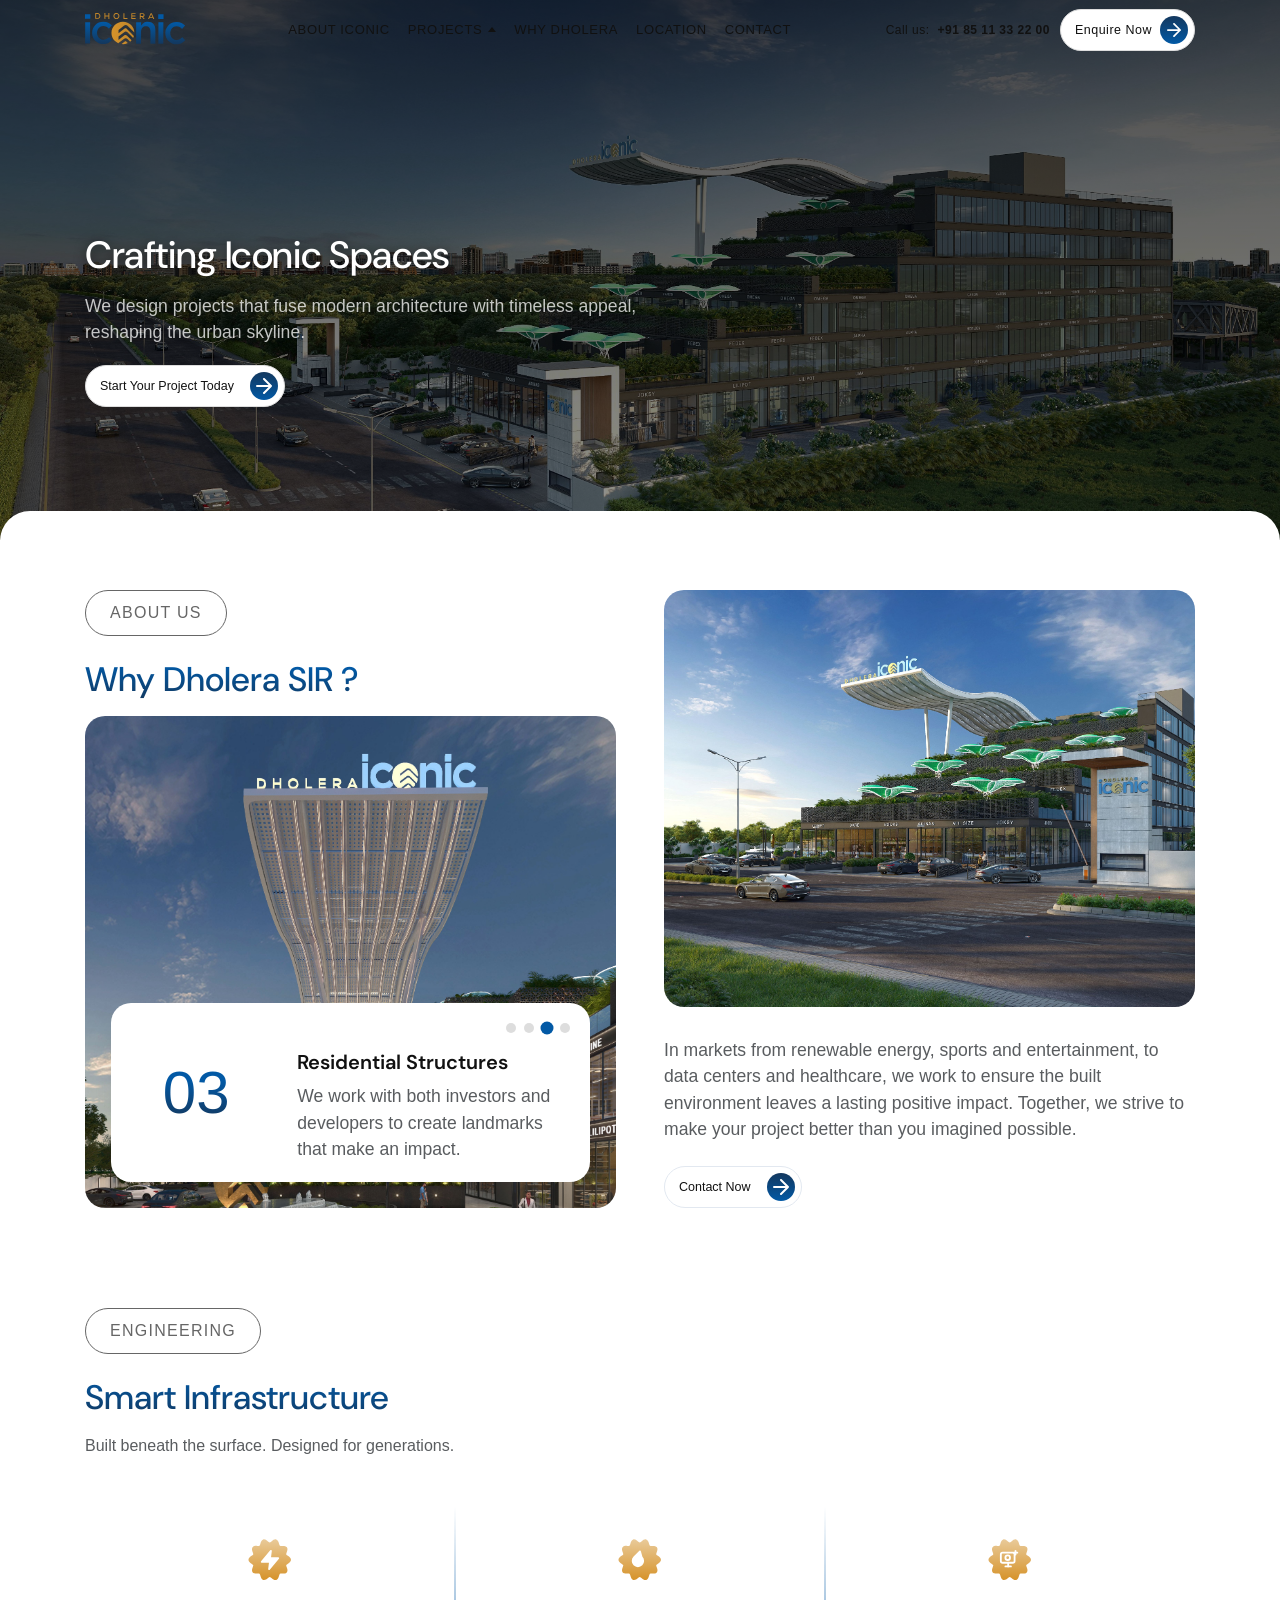
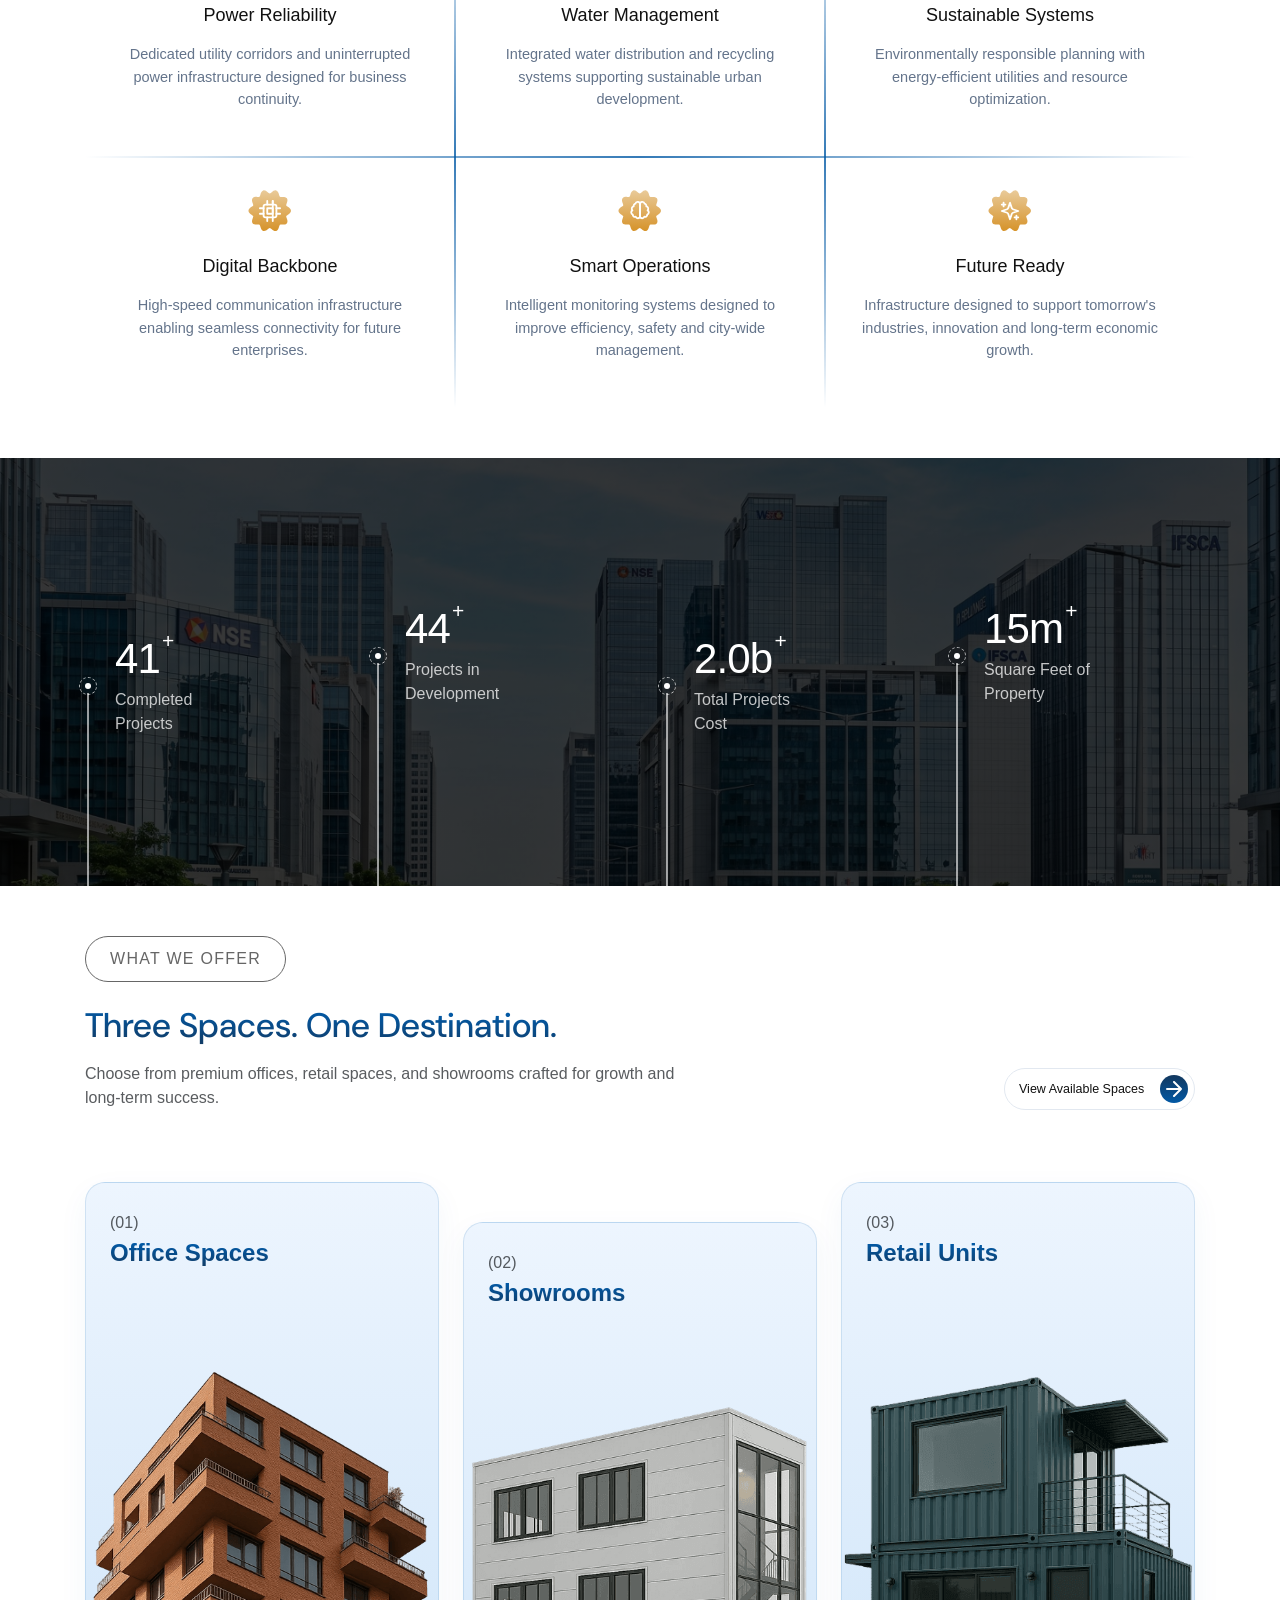
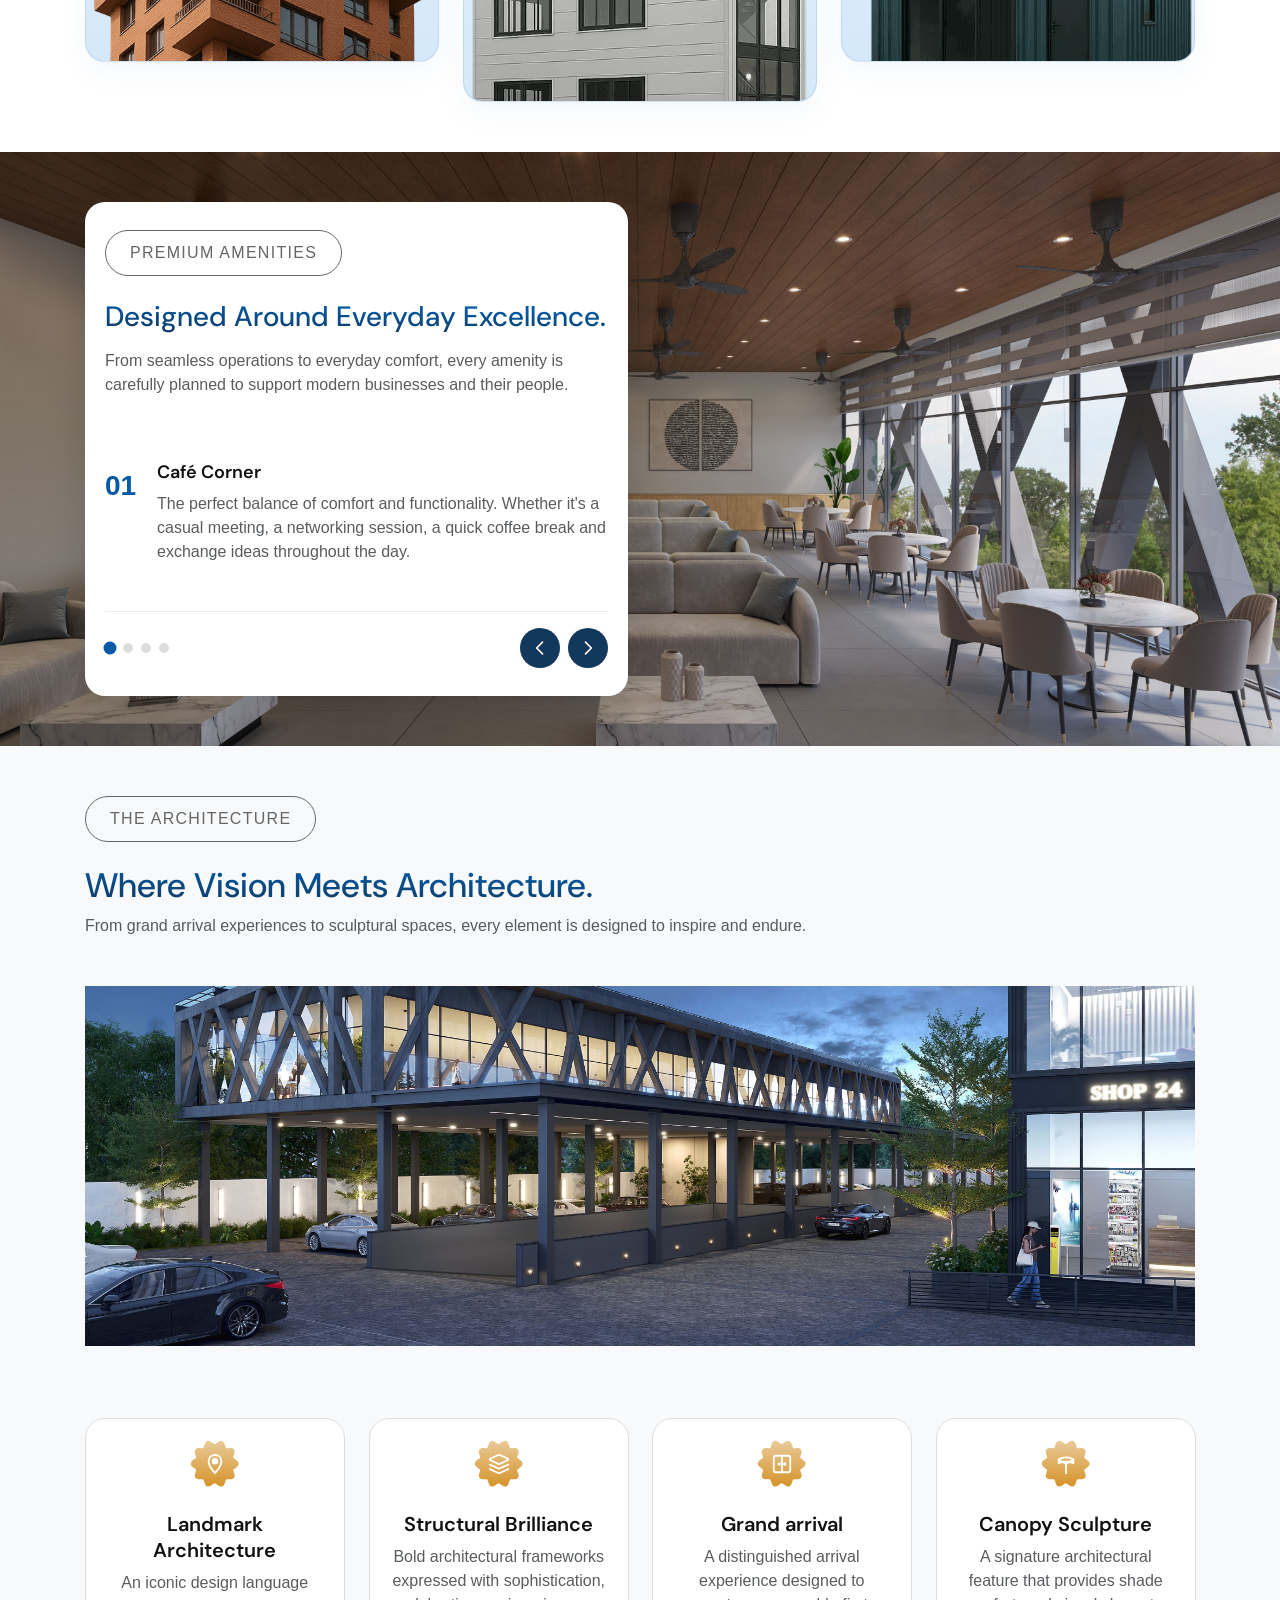
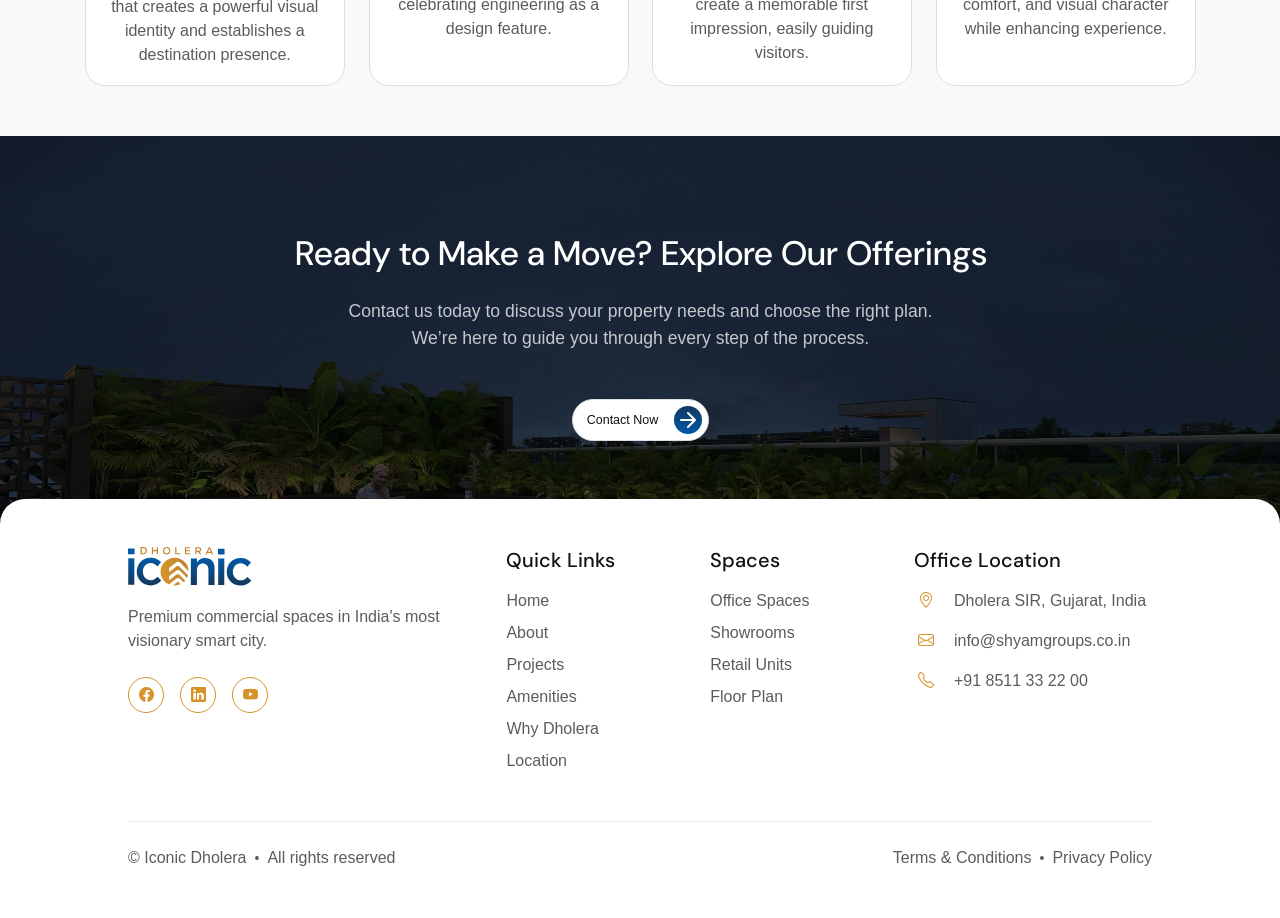
==== commit cba5f071: "Serve Bootstrap, Bootstrap Icons, Swiper, Switzer & DM Sans fonts 100% locally without external CDNs" ====
--- a/index.html
+++ b/index.html
@@ -8,9 +8,9 @@
   <meta name="description"
     content="Premium commercial office spaces, showrooms, and retail units in Dholera SIR - India's most visionary smart city.">
 
-  <!-- Bootstrap & Bootstrap Icons CDN -->
-  <link rel="stylesheet" href="https://cdn.jsdelivr.net/npm/bootstrap@5.3.3/dist/css/bootstrap.min.css">
-  <link rel="stylesheet" href="https://cdn.jsdelivr.net/npm/bootstrap-icons@1.11.3/font/bootstrap-icons.min.css">
+  <!-- Bootstrap & Bootstrap Icons (Local Assets) -->
+  <link rel="stylesheet" href="assets/vendor/bootstrap/css/bootstrap.min.css">
+  <link rel="stylesheet" href="assets/vendor/bootstrap-icons/bootstrap-icons.min.css">
 
   <!-- Custom Stylesheets -->
   <link rel="stylesheet" href="assets/css/style.css">
@@ -76,13 +76,13 @@
               <!-- White Slider Overlay Card -->
               <div class="about-slider-card">
                 <div class="row align-items-center">
-                  <div class="col-4 border-end border-light-subtle d-flex align-items-center justify-content-center">
+                  <div class="col-4 border-light-subtle d-flex align-items-center justify-content-center">
                     <span class="slide-number text-gradient-primary">03</span>
                   </div>
                   <div class="col-8 ps-4">
                     <!-- Dots Row next to thin horizontal line -->
                     <div class="d-flex align-items-center justify-content-between mb-3">
-                      <div style="flex-grow: 1; height: 1px; background-color: #E2E8F0; margin-right: 20px;"></div>
+                      <div style="flex-grow: 1; height: 1px;  margin-right: 20px;"></div>
                       <div class="d-flex gap-2">
                         <button class="slider-dot" data-slide="0" aria-label="Go to slide 1"></button>
                         <button class="slider-dot" data-slide="1" aria-label="Go to slide 2"></button>
@@ -149,10 +149,10 @@
       <div class="infra-grid mt-4">
         <!-- Card 1 -->
         <div class="infra-card slide-up delay-1">
-          <div class="infra-icon-wrapper text-gradient-primary">
+          <div class="infra-icon-wrapper">
             <!-- Power Icon -->
-            <svg width="32" height="32" viewBox="0 0 24 24" fill="none" xmlns="http://www.w3.org/2000/svg">
-              <path d="M13 2L3 14H12L11 22L21 10H12L13 2Z" fill="#0259A5" />
+            <svg width="24" height="24" viewBox="0 0 24 24" fill="none" stroke="white" stroke-width="2" stroke-linecap="round" stroke-linejoin="round">
+              <path d="M13 2L3 14H12L11 22L21 10H12L13 2Z" fill="white" />
             </svg>
           </div>
           <h4 class="font-switzer font-medium mb-3 text-dark">Power Reliability</h4>
@@ -163,12 +163,10 @@
 
         <!-- Card 2 -->
         <div class="infra-card slide-up delay-2">
-          <div class="infra-icon-wrapper text-gradient-primary">
+          <div class="infra-icon-wrapper">
             <!-- Water Icon -->
-            <svg width="32" height="32" viewBox="0 0 24 24" fill="none" xmlns="http://www.w3.org/2000/svg">
-              <path
-                d="M12 2.69L5.69 9C3.44 11.25 3.44 14.84 5.69 17.09C7.94 19.34 11.53 19.34 13.78 17.09C16.03 14.84 16.03 11.25 13.78 9L12 2.69Z"
-                fill="#0259A5" />
+            <svg width="24" height="24" viewBox="0 0 24 24" fill="none" stroke="white" stroke-width="2" stroke-linecap="round" stroke-linejoin="round">
+              <path d="M12 2.69L5.69 9C3.44 11.25 3.44 14.84 5.69 17.09C7.94 19.34 11.53 19.34 13.78 17.09C16.03 14.84 16.03 11.25 13.78 9L12 2.69Z" fill="white" />
             </svg>
           </div>
           <h4 class="font-switzer font-medium mb-3 text-dark">Water Management</h4>
@@ -179,12 +177,14 @@
 
         <!-- Card 3 -->
         <div class="infra-card slide-up delay-3">
-          <div class="infra-icon-wrapper text-gradient-primary">
-            <!-- Sustainable Icon -->
-            <svg width="32" height="32" viewBox="0 0 24 24" fill="none" xmlns="http://www.w3.org/2000/svg">
-              <path
-                d="M12 3C7.03 3 3 7.03 3 12C3 16.97 7.03 21 12 21C16.97 21 21 16.97 21 12C21 7.03 16.97 3 12 3ZM10 17L5 12L6.41 10.59L10 14.17L17.59 6.58L19 8L10 17Z"
-                fill="#0259A5" />
+          <div class="infra-icon-wrapper">
+            <!-- Sustainable Systems Icon (Screen / Monitor + Gear / Spark) -->
+            <svg width="24" height="24" viewBox="0 0 24 24" fill="none" stroke="white" stroke-width="2" stroke-linecap="round" stroke-linejoin="round">
+              <rect x="2" y="4" width="15" height="11" rx="2"/>
+              <path d="M7 19h6"/>
+              <path d="M10 15v4"/>
+              <path d="M18 2v4M16 4h4"/>
+              <circle cx="9.5" cy="9.5" r="2.5"/>
             </svg>
           </div>
           <h4 class="font-switzer font-medium mb-3 text-dark">Sustainable Systems</h4>
@@ -195,12 +195,19 @@
 
         <!-- Card 4 -->
         <div class="infra-card slide-up delay-4">
-          <div class="infra-icon-wrapper text-gradient-primary">
-            <!-- Digital Backbone -->
-            <svg width="32" height="32" viewBox="0 0 24 24" fill="none" xmlns="http://www.w3.org/2000/svg">
-              <path
-                d="M4 19H20V17H4V19ZM20 5H4V7H20V5ZM19 9H5C4.45 9 4 9.45 4 10V14C4 14.55 4.45 15 5 15H19C19.55 15 20 14.55 20 14V10C20 9.45 19.55 9 19 9Z"
-                fill="#0259A5" />
+          <div class="infra-icon-wrapper">
+            <!-- Digital Backbone Icon (CPU / Microchip) -->
+            <svg width="24" height="24" viewBox="0 0 24 24" fill="none" stroke="white" stroke-width="2" stroke-linecap="round" stroke-linejoin="round">
+              <rect x="5" y="5" width="14" height="14" rx="2"/>
+              <rect x="9" y="9" width="6" height="6"/>
+              <line x1="9" y1="1" x2="9" y2="5"/>
+              <line x1="15" y1="1" x2="15" y2="5"/>
+              <line x1="9" y1="19" x2="9" y2="23"/>
+              <line x1="15" y1="1" x2="15" y2="23"/>
+              <line x1="1" y1="9" x2="5" y2="9"/>
+              <line x1="1" y1="15" x2="5" y2="15"/>
+              <line x1="19" y1="9" x2="23" y2="9"/>
+              <line x1="19" y1="15" x2="23" y2="15"/>
             </svg>
           </div>
           <h4 class="font-switzer font-medium mb-3 text-dark">Digital Backbone</h4>
@@ -211,12 +218,11 @@
 
         <!-- Card 5 -->
         <div class="infra-card slide-up delay-5">
-          <div class="infra-icon-wrapper text-gradient-primary">
-            <!-- Smart Operations -->
-            <svg width="32" height="32" viewBox="0 0 24 24" fill="none" xmlns="http://www.w3.org/2000/svg">
-              <path
-                d="M19.03 3.56C17.59 2.56 14.88 2 12 2C9.12 2 6.41 2.56 4.97 3.56C3.12 4.84 2 7.21 2 10C2 15.52 6.48 20 12 20C17.52 20 22 15.52 22 10C22 7.21 20.88 4.84 19.03 3.56ZM12 18C7.58 18 4 14.42 4 10C4 8.21 4.78 6.47 6.03 5.47C7.15 4.59 9.38 4 12 4C14.62 4 16.85 4.59 17.97 5.47C19.22 6.47 20 8.21 20 10C20 14.42 16.42 18 12 18Z"
-                fill="#0259A5" />
+          <div class="infra-icon-wrapper">
+            <!-- Smart Operations Icon (Brain AI) -->
+            <svg width="24" height="24" viewBox="0 0 24 24" fill="none" stroke="white" stroke-width="2" stroke-linecap="round" stroke-linejoin="round">
+              <path d="M12 4.5a2.5 2.5 0 0 0-4.96-.46 2.5 2.5 0 0 0-1.98 3 2.5 2.5 0 0 0-1.32 4.24 2.5 2.5 0 0 0 .34 4.58 2.5 2.5 0 0 0 3.28 2.39A2.5 2.5 0 0 0 12 18.5V4.5z"/>
+              <path d="M12 4.5a2.5 2.5 0 0 1 4.96-.46 2.5 2.5 0 0 1 1.98 3 2.5 2.5 0 0 1 1.32 4.24 2.5 2.5 0 0 1-.34 4.58 2.5 2.5 0 0 1-3.28 2.39A2.5 2.5 0 0 1 12 18.5V4.5z"/>
             </svg>
           </div>
           <h4 class="font-switzer font-medium mb-3 text-dark">Smart Operations</h4>
@@ -227,14 +233,11 @@
 
         <!-- Card 6 -->
         <div class="infra-card slide-up delay-6">
-          <div class="infra-icon-wrapper text-gradient-primary">
-            <!-- Future Ready -->
-            <svg width="28" height="28" viewBox="0 0 24 24" fill="none" stroke="#0259A5" stroke-width="2"
-              stroke-linecap="round" stroke-linejoin="round">
-              <path d="M4.5 16.5c-1.5 1.26-2 5-2 5s3.74-.5 5-2c.71-.84.7-2.13-.09-2.91a2.18 2.18 0 0 0-2.91-.09z" />
-              <path
-                d="m12 15-3-3a22 22 0 0 1 2-3.95A12.88 12.88 0 0 1 22 2c0 2.72-.78 7.5-3.05 11a22.35 22.35 0 0 1-3.95 2z" />
-              <path d="M15 9h.01" />
+          <div class="infra-icon-wrapper">
+            <!-- Future Ready Icon (Sparkle Stars) -->
+            <svg width="24" height="24" viewBox="0 0 24 24" fill="none" stroke="white" stroke-width="2" stroke-linecap="round" stroke-linejoin="round">
+              <path d="m12 3-1.912 5.813a2 2 0 0 1-1.275 1.275L3 12l5.813 1.912a2 2 0 0 1 1.275 1.275L12 21l1.912-5.813a2 2 0 0 1 1.275-1.275L21 12l-5.813-1.912a2 2 0 0 1-1.275-1.275L12 3z"/>
+              <path d="M5 3v4M3 5h4M19 17v4M17 19h4"/>
             </svg>
           </div>
           <h4 class="font-switzer font-medium mb-3 text-dark">Future Ready</h4>
@@ -563,17 +566,13 @@
         <div class="col-12 col-sm-6 col-lg-3 slide-up delay-1">
           <div class="arch-card">
             <div class="arch-icon-wrapper">
-              <svg width="22" height="22" viewBox="0 0 24 24" fill="none" stroke="#C2872B" stroke-width="2"
-                stroke-linecap="round" stroke-linejoin="round">
-                <line x1="3" x2="21" y1="22" y2="22" />
-                <line x1="6" x2="6" y1="18" y2="11" />
-                <line x1="10" x2="10" y1="18" y2="11" />
-                <line x1="14" x2="14" y1="18" y2="11" />
-                <line x1="18" x2="18" y1="18" y2="11" />
-                <polygon points="12 2 20 7 4 7" />
+              <!-- Landmark Architecture (Map Pin Location Badge) -->
+              <svg width="24" height="24" viewBox="0 0 24 24" fill="none" stroke="white" stroke-width="2" stroke-linecap="round" stroke-linejoin="round">
+                <path d="M12 2C8.13 2 5 5.13 5 9c0 5.25 7 13 7 13s7-7.75 7-13c0-3.87-3.13-7-7-7z"/>
+                <circle cx="12" cy="9" r="2.5" fill="white"/>
               </svg>
             </div>
-            <h5 class="font-switzer font-dm font-semibold fs-5 text-dark  mb-2">Landmark Architecture</h5>
+            <h5 class="font-switzer font-dm font-semibold fs-5 text-dark mb-2">Landmark Architecture</h5>
             <p class="font-switzer font-regular text-muted mb-0 fs-6 lh-base">
               An iconic design language that creates a powerful visual identity and establishes a destination presence.
             </p>
@@ -584,15 +583,14 @@
         <div class="col-12 col-sm-6 col-lg-3 slide-up delay-2">
           <div class="arch-card">
             <div class="arch-icon-wrapper">
-              <svg width="22" height="22" viewBox="0 0 24 24" fill="none" stroke="#C2872B" stroke-width="2"
-                stroke-linecap="round" stroke-linejoin="round">
-                <path
-                  d="m12.83 2.18a2 2 0 0 0-1.66 0L2.6 6.08a1 1 0 0 0 0 1.83l8.58 3.91a2 2 0 0 0 1.66 0l8.58-3.9a1 1 0 0 0 0-1.83Z" />
+              <!-- Structural Brilliance (3D Triangular Structure) -->
+              <svg width="24" height="24" viewBox="0 0 24 24" fill="none" stroke="white" stroke-width="2" stroke-linecap="round" stroke-linejoin="round">
+                <path d="m12.83 2.18a2 2 0 0 0-1.66 0L2.6 6.08a1 1 0 0 0 0 1.83l8.58 3.91a2 2 0 0 0 1.66 0l8.58-3.9a1 1 0 0 0 0-1.83Z" />
                 <path d="m22 17.65-9.17 4.16a2 2 0 0 1-1.66 0L2 17.65" />
                 <path d="m22 12.65-9.17 4.16a2 2 0 0 1-1.66 0L2 12.65" />
               </svg>
             </div>
-            <h5 class="font-switzer font-dm font-semibold fs-5 text-dark  mb-2"">Structural Brilliance</h5>
+            <h5 class="font-switzer font-dm font-semibold fs-5 text-dark mb-2">Structural Brilliance</h5>
             <p class="font-switzer font-regular text-muted mb-0 fs-6 lh-base">
               Bold architectural frameworks expressed with sophistication, celebrating engineering as a design feature.
             </p>
@@ -603,20 +601,17 @@
         <div class="col-12 col-sm-6 col-lg-3 slide-up delay-3">
           <div class="arch-card">
             <div class="arch-icon-wrapper">
-              <svg width="22" height="22" viewBox="0 0 24 24" fill="none" stroke="#C2872B" stroke-width="2"
-                stroke-linecap="round" stroke-linejoin="round">
-                <path
-                  d="M9.937 15.5A2 2 0 0 0 8.5 14.063l-6.135-1.582a.5.5 0 0 1 0-.962L8.5 9.936A2 2 0 0 0 9.937 8.5l1.582-6.135a.5.5 0 0 1 .963 0L14.063 8.5A2 2 0 0 0 15.5 9.937l6.135 1.581a.5.5 0 0 1 0 .964L15.5 14.063a2 2 0 0 0-1.437 1.437l-1.582 6.135a.5.5 0 0 1-.963 0z" />
-                <path d="M20 3v4" />
-                <path d="M22 5h-4" />
-                <path d="M4 17v2" />
-                <path d="M5 18H3" />
+              <!-- Grand Arrival (Double Doors) -->
+              <svg width="24" height="24" viewBox="0 0 24 24" fill="none" stroke="white" stroke-width="2" stroke-linecap="round" stroke-linejoin="round">
+                <rect x="3" y="3" width="18" height="18" rx="2"/>
+                <path d="M12 3v18"/>
+                <circle cx="9" cy="12" r="1" fill="white"/>
+                <circle cx="15" cy="12" r="1" fill="white"/>
               </svg>
             </div>
-            <h5 class="font-switzer font-dm font-semibold fs-5 text-dark  mb-2"">Grand Arrival</h5>
+            <h5 class="font-switzer font-dm font-semibold fs-5 text-dark mb-2">Grand arrival</h5>
             <p class="font-switzer font-regular text-muted mb-0 fs-6 lh-base">
-              A distinguished arrival experience designed to create a memorable first impression, easily guiding
-              visitors.
+              A distinguished arrival experience designed to create a memorable first impression, easily guiding visitors.
             </p>
           </div>
         </div>
@@ -625,17 +620,16 @@
         <div class="col-12 col-sm-6 col-lg-3 slide-up delay-4">
           <div class="arch-card">
             <div class="arch-icon-wrapper">
-              <svg width="22" height="22" viewBox="0 0 24 24" fill="none" stroke="#C2872B" stroke-width="2"
-                stroke-linecap="round" stroke-linejoin="round">
-                <path d="M6 3h12l4 6-10 13L2 9z" />
-                <path d="M11 3 8 9l4 13 4-13-3-6" />
-                <path d="M2 9h20" />
+              <!-- Canopy Sculpture (Canopy Structure) -->
+              <svg width="24" height="24" viewBox="0 0 24 24" fill="none" stroke="white" stroke-width="2" stroke-linecap="round" stroke-linejoin="round">
+                <path d="M12 22V12"/>
+                <path d="M12 12L4 7c4-3 12-3 16 0l-8 5z"/>
+                <path d="M4 7v4c4-2 12-2 16 0V7"/>
               </svg>
             </div>
-            <h5 class="font-switzer font-dm font-semibold fs-5 text-dark  mb-2"">Canopy Sculpture</h5>
+            <h5 class="font-switzer font-dm font-semibold fs-5 text-dark mb-2">Canopy Sculpture</h5>
             <p class="font-switzer font-regular text-muted mb-0 fs-6 lh-base">
-              A signature architectural feature that provides shade comfort, and visual character while enhancing
-              experience.
+              A signature architectural feature that provides shade comfort, and visual character while enhancing experience.
             </p>
           </div>
         </div>
@@ -676,7 +670,7 @@
 
 
   <!-- JS Script Files -->
-  <script src="https://cdn.jsdelivr.net/npm/bootstrap@5.3.3/dist/js/bootstrap.bundle.min.js"></script>
+  <script src="assets/vendor/bootstrap/js/bootstrap.bundle.min.js"></script>
   <script src="assets/js/navbar.js"></script>
   <script src="assets/js/animations.js"></script>
   <script src="assets/js/app.js"></script>
--- a/assets/css/style.css
+++ b/assets/css/style.css
@@ -1,5 +1,4 @@
-@import url('https://api.fontshare.com/v2/css?f[]=switzer@200,300,400,500,600,700,800,900&display=swap');
-@import url('https://fonts.googleapis.com/css2?family=DM+Sans:ital,opsz,wght@0,9..40,100..1000;1,9..40,100..1000&display=swap');
+@import url('fonts.css');
 
 /* ==========================================
    DESIGN SYSTEM & GLOBAL VARIABLES
@@ -61,15 +60,19 @@
   overflow-x: hidden;
 }
 
-/* Custom Global Container System */
+.text-dark {
+  color: #111111 !important;
+}
+
+/* Custom Global Container System for 1920px Screen */
 .container,
 .max-width-container {
-  max-width: 1600px !important;
+  max-width: 1720px !important;
   width: 100% !important;
   margin-left: auto !important;
   margin-right: auto !important;
-  padding-left: 60px !important;
-  padding-right: 60px !important;
+  padding-left: 80px !important;
+  padding-right: 80px !important;
 }
 
 @media (max-width: 991px) {
--- a/assets/css/components.css
+++ b/assets/css/components.css
@@ -144,24 +144,45 @@
 
 
 .logo-img {
-  height: 58px;
+  height: 52px;
   width: auto;
   transition: var(--transition-normal);
 }
 
+.navbar-nav {
+  gap: 32px;
+}
+
+.navbar-nav .nav-link,
+.header-call-text,
+.header-call-num,
+.header-btn-text {
+  color: #111111 !important;
+  font-size: 15px;
+  font-weight: 500;
+  letter-spacing: 0.04em;
+}
+
+.header-call-num {
+  font-weight: 600;
+}
+
 .navbar-nav .nav-link {
-  font-size: 16px;
-  letter-spacing: 0.05em;
-  padding: 10px 20px !important;
+  padding: 6px 0 !important;
   position: relative;
   transition: var(--transition-fast);
+}
+
+.navbar-nav .nav-link:hover,
+.header-call-num:hover {
+  color: var(--secondary) !important;
 }
 
 .navbar-nav .nav-link::after {
   content: '';
   position: absolute;
-  bottom: 0;
-  left: 20px;
+  bottom: -2px;
+  left: 0;
   width: 0;
   height: 2px;
   background-color: var(--secondary);
@@ -170,7 +191,7 @@
 
 .navbar-nav .nav-link.active::after,
 .navbar-nav .nav-link:hover::after {
-  width: calc(100% - 40px);
+  width: 100%;
 }
 
 /* Enquire Now Button */
@@ -349,7 +370,8 @@
 }
 
 .icon-wrapper,
-.infra-icon-wrapper {
+.infra-icon-wrapper,
+.arch-icon-wrapper {
   position: relative;
   width: 54px;
   height: 54px;
@@ -363,23 +385,35 @@
 }
 
 .icon-wrapper i,
-.infra-icon-wrapper i {
+.infra-icon-wrapper i,
+.arch-icon-wrapper i {
   color: #FFFFFF !important;
   font-size: 22px !important;
   line-height: 1 !important;
 }
 
-.infra-icon-wrapper svg {
-  width: 20px;
-  height: 20px;
-}
-
-.infra-icon-wrapper svg path {
-  fill: var(--white) !important;
-  stroke: var(--white);
-}
-
-.infra-card:hover .infra-icon-wrapper {
+.infra-icon-wrapper svg,
+.arch-icon-wrapper svg,
+.icon-wrapper svg {
+  width: 22px;
+  height: 22px;
+}
+
+.infra-icon-wrapper svg path,
+.infra-icon-wrapper svg circle,
+.infra-icon-wrapper svg rect,
+.infra-icon-wrapper svg line,
+.infra-icon-wrapper svg polygon,
+.arch-icon-wrapper svg path,
+.arch-icon-wrapper svg circle,
+.arch-icon-wrapper svg rect,
+.arch-icon-wrapper svg line,
+.arch-icon-wrapper svg polygon {
+  stroke: #FFFFFF;
+}
+
+.infra-card:hover .infra-icon-wrapper,
+.arch-card:hover .arch-icon-wrapper {
   transform: scale(1.1) rotate(5deg);
   filter: brightness(1.08);
 }
@@ -387,22 +421,14 @@
 @media (max-width: 991px) {
   .infra-grid {
     grid-template-columns: repeat(2, 1fr);
-    /* Two horizontal dividers at rows 1|2 and 2|3 in 3-row layout */
-    background-image:
-      linear-gradient(90deg,
+    background-image: linear-gradient(90deg,
         rgba(2, 89, 165, 0),
-        rgba(2, 89, 165, 0.35) 20%,
-        rgba(2, 89, 165, 0.8) 50%,
-        rgba(2, 89, 165, 0.35) 80%,
-        rgba(2, 89, 165, 0)),
-      linear-gradient(90deg,
-        rgba(2, 89, 165, 0),
-        rgba(2, 89, 165, 0.35) 20%,
-        rgba(2, 89, 165, 0.8) 50%,
-        rgba(2, 89, 165, 0.35) 80%,
+        rgba(2, 89, 165, 0.2) 20%,
+        rgba(2, 89, 165, 0.5) 50%,
+        rgba(2, 89, 165, 0.2) 80%,
         rgba(2, 89, 165, 0));
-    background-position: 0 33.333%, 0 66.667%;
-    background-size: 100% 2px, 100% 2px;
+    background-position: 0 50%;
+    background-size: 100% 1px;
     background-repeat: no-repeat;
   }
 
@@ -417,42 +443,46 @@
   }
 
   .infra-card {
-    padding: 50px 30px;
+    padding: 40px 24px;
   }
 }
 
 @media (max-width: 767px) {
   .infra-grid {
-    grid-template-columns: 1fr;
+    grid-template-columns: 1fr !important;
+    background: none !important;
+    background-image: none !important;
   }
 
-  /* Hide all vertical dividers on mobile */
+  /* Hide all grid background pseudo lines on mobile */
   .infra-grid::before,
   .infra-grid::after {
-    display: none;
+    display: none !important;
   }
 
   .infra-card {
-    padding: 40px 20px;
+    padding: 44px 20px !important;
+    position: relative !important;
+    border-bottom: none !important;
   }
 
-  /* Override row-1 ::before — not needed here */
   .infra-card::before {
     display: none !important;
   }
 
-  /* Simple horizontal divider between each card using ::after */
+  /* Centered Gold Gradient Accent Line Divider */
   .infra-card:not(:last-child)::after {
-    content: '';
-    position: absolute;
-    bottom: 0;
-    left: 0;
-    width: 100%;
-    height: 2px;
-    background: linear-gradient(90deg,
-        rgba(2, 89, 165, 0),
-        rgba(2, 89, 165, 0.4) 50%,
-        rgba(2, 89, 165, 0));
+    content: '' !important;
+    display: block !important;
+    position: absolute !important;
+    bottom: 0 !important;
+    left: 50% !important;
+    transform: translateX(-50%) !important;
+    width: 140px !important;
+    height: 2px !important;
+    border-radius: 100px !important;
+    background: linear-gradient(90deg, rgba(2, 89, 165, 0) 0%, rgba(214, 147, 42, 0.85) 50%, rgba(2, 89, 165, 0) 100%) !important;
+    box-shadow: 0 0 10px rgba(214, 147, 42, 0.3) !important;
   }
 }
 
@@ -479,7 +509,7 @@
 }
 
 .offer-card-image-wrapper {
-  height: 340px;
+  height: 380px;
   margin-top: auto;
   display: flex;
   align-items: flex-end;
@@ -487,13 +517,16 @@
   overflow: hidden;
   position: relative;
   z-index: 1;
+  width: 100%;
   transition: transform 0.65s cubic-bezier(0.25, 1, 0.5, 1), opacity 0.5s ease;
 }
 
 .offer-card-image {
-  max-width: 100%;
-  max-height: 100%;
+  width: 100%;
+  height: 100%;
+  max-height: 360px;
   object-fit: contain;
+  object-position: bottom center;
   transition: transform 0.65s cubic-bezier(0.25, 1, 0.5, 1);
 }
 
@@ -581,37 +614,6 @@
   transition: var(--transition-normal);
 }
 
-.arch-icon-wrapper {
-  position: relative;
-  width: 54px;
-  height: 54px;
-  margin: 0 auto 20px;
-  background: url('../images/starburst_badge.svg') no-repeat center / contain;
-  display: flex;
-  align-items: center;
-  justify-content: center;
-  z-index: 1;
-  transition: transform 0.3s ease, filter 0.3s ease;
-}
-
-.arch-icon-wrapper i {
-  color: #FFFFFF !important;
-  font-size: 22px !important;
-  line-height: 1 !important;
-}
-
-.arch-icon-wrapper svg {
-  width: 22px;
-  height: 22px;
-  stroke: #FFFFFF !important;
-}
-
-.arch-icon-wrapper svg path,
-.arch-icon-wrapper svg line,
-.arch-icon-wrapper svg polygon {
-  stroke: #FFFFFF !important;
-}
-
 .arch-card:hover {
   transform: translateY(-5px);
   border-color: #D6932A;
@@ -636,27 +638,29 @@
 }
 
 .footer-logo {
-  height: 56px;
+  height: 42px;
   width: auto;
+  object-fit: contain;
 }
 
 .social-circle {
-  width: 40px;
-  height: 40px;
+  width: 36px;
+  height: 36px;
   border-radius: 50%;
-  border: 1px solid var(--secondary);
-  color: var(--secondary);
-  background-color: var(--white);
-  font-size: 16px;
-  transition: var(--transition-normal);
+  border: 1.5px solid #D6932A;
+  color: #D6932A;
+  background-color: var(--white);
+  font-size: 15px;
+  transition: all 0.3s cubic-bezier(0.25, 1, 0.5, 1);
   text-decoration: none;
 }
 
 .social-circle:hover {
-  background: var(--secondary);
-  border-color: var(--secondary);
-  color: var(--white);
+  background: #D6932A;
+  border-color: #D6932A;
+  color: #FFFFFF;
   transform: translateY(-3px);
+  box-shadow: 0 5px 15px rgba(214, 147, 42, 0.25);
 }
 
 .footer-link {
@@ -664,20 +668,20 @@
 }
 
 .footer-link:hover {
-  color: var(--secondary) !important;
+  color: #D6932A !important;
   padding-left: 4px;
 }
 
 .contact-icon {
   width: 24px;
   height: 24px;
-  color: var(--secondary);
+  color: #D6932A;
   font-size: 16px;
 }
 
-.copyright-divider {
-  color: var(--light-gray);
-  font-weight: 300;
+.copyright-dot {
+  color: #B0B0B0;
+  font-size: 14px;
 }
 
 /* ==========================================
@@ -686,7 +690,6 @@
 .specs-checklist {
   display: flex;
   flex-direction: column;
-  gap: 16px;
 }
 
 .check-row {
@@ -705,6 +708,12 @@
   align-items: center;
   justify-content: center;
   font-size: 14px;
+}
+
+.gold-check-svg {
+  width: 22px;
+  height: 22px;
+  flex-shrink: 0;
 }
 
 .navbar-nav .nav-link {
@@ -867,9 +876,9 @@
 }
 
 .developer-img-wrapper {
-  min-height: 440px;
   border-radius: var(--radius-lg);
   box-shadow: 0 15px 35px rgba(0, 0, 0, 0.06);
+  width: 100%;
 }
 
 /* Responsive Hero Scaling */
@@ -1272,27 +1281,34 @@
 }
 
 .project-banner-overlay {
-  position: absolute;
-  top: 50%;
-  right: 40px;
-  transform: translateY(-50%);
-  max-width: 500px;
-  background: rgba(255, 255, 255, 0.94);
-  backdrop-filter: blur(12px);
-  -webkit-backdrop-filter: blur(12px);
-  padding: 32px;
-  border-radius: 20px;
-  border: 1px solid rgba(255, 255, 255, 0.8);
-  box-shadow: 0 15px 35px rgba(0, 0, 0, 0.08);
-  z-index: 10;
+position: absolute;
+    top: 30%;
+right: 40px;
+transform: translateY(-50%);
+max-width: 676px;
+z-index: 10;
 }
 
 .quote-card {
-  background: #FFFFFF;
-  border: 1.5px solid rgba(2, 89, 165, 0.35);
-  border-radius: 14px;
-  padding: 20px 24px;
-  box-shadow: 0 4px 15px rgba(2, 89, 165, 0.04);
+background: #F4F8FC;
+border: 1px solid #0259A5;
+border-radius: 12px;
+padding: 18px 24px;
+}
+
+.stat-mini-card {
+padding: 16px 14px;
+background: linear-gradient(135deg, rgba(237, 245, 254, 0.4) 0%, rgba(255, 255, 255, 0.9) 100%);
+  border: 1px solid rgba(2, 89, 165, 0.08);
+  border-radius: 16px;
+  text-align: center;
+  transition: all 0.3s ease;
+}
+
+.stat-mini-card:hover {
+  transform: translateY(-3px);
+  border-color: rgba(214, 147, 42, 0.35);
+  box-shadow: 0 8px 20px rgba(2, 89, 165, 0.06);
 }
 
 .projects-overview-banner {
@@ -1302,30 +1318,34 @@
 @media (max-width: 991px) {
   .project-banner-wrapper {
     box-shadow: none;
+    position: relative;
+    display: flex;
+    flex-direction: column;
   }
 
   .project-banner-overlay {
-    position: relative;
-    top: 0;
-    right: 0;
-    transform: none;
-    max-width: 100%;
-    margin-top: 24px;
-    padding: 0;
-    background: transparent;
-    border: none;
-    box-shadow: none;
-    backdrop-filter: none;
-    -webkit-backdrop-filter: none;
+    position: relative !important;
+    top: 0 !important;
+    right: 0 !important;
+    transform: none !important;
+    max-width: 100% !important;
+    margin-top: 20px !important;
+    padding: 0 16px !important;
+    background: transparent !important;
+    border: none !important;
+    box-shadow: none !important;
   }
 
   .project-banner-img {
-    height: 280px;
-    min-height: 240px;
+    height: 240px !important;
+    min-height: 200px !important;
+    border-radius: 16px !important;
+    width: 100% !important;
+    box-shadow: 0 8px 20px rgba(0, 0, 0, 0.08) !important;
   }
 
   .quote-card {
-    padding: 16px 20px;
+    padding: 16px 20px !important;
   }
 }
 
@@ -1338,10 +1358,10 @@
   background-size: cover;
   background-position: center center;
   background-repeat: no-repeat;
-  height: 760px;
-  display: flex;
-  align-items: center;
-  padding-top: 100px;
+  height: 800px;
+  display: flex;
+  align-items: center;
+  padding-top: 140px;
 }
 
 .hero-section.hero-about {
@@ -1397,13 +1417,24 @@
   z-index: 2;
 }
 
+.hero-content-wrapper {
+  max-width: 720px;
+}
+
 .hero-title {
-  max-width: 520px;
+  max-width: 700px;
+  font-size: 72px;
+  line-height: 1.1;
+  letter-spacing: -0.01em;
+  margin-bottom: 24px;
   text-shadow: 0 2px 10px rgba(0, 0, 0, 0.25);
 }
 
 .hero-desc {
-  max-width: 480px;
+  max-width: 580px;
+  font-size: 20px;
+  line-height: 1.5;
+  margin-bottom: 40px;
   text-shadow: 0 2px 8px rgba(0, 0, 0, 0.25);
 }
 
@@ -2194,15 +2225,16 @@
   background-color: var(--white);
   border: 1px solid var(--light-gray);
   border-radius: 100px;
-  padding: 14px 28px;
+  padding: 12px 24px;
   font-family: var(--font-switzer);
   font-weight: 500;
-  font-size: 18px;
+  font-size: 16px;
   color: var(--dark);
   cursor: pointer;
   display: flex;
   align-items: center;
-  gap: 10px;
+  gap: 8px;
+  white-space: nowrap;
   transition: var(--transition-normal);
 }
 
--- a/assets/css/responsive.css
+++ b/assets/css/responsive.css
@@ -56,8 +56,20 @@
 
   /* Hero Section */
   .hero-section {
-    height: 680px !important;
+    height: 720px !important;
     padding-top: 130px !important;
+  }
+
+  .hero-title {
+    font-size: 60px !important;
+    line-height: 1.12 !important;
+    margin-bottom: 20px !important;
+  }
+
+  .hero-desc {
+    font-size: 18px !important;
+    line-height: 1.5 !important;
+    margin-bottom: 32px !important;
   }
 
   .slide-number {
@@ -205,8 +217,20 @@
 
   /* Hero Section */
   .hero-section {
-    height: 640px !important;
+    height: 660px !important;
     padding-top: 120px !important;
+  }
+
+  .hero-title {
+    font-size: 52px !important;
+    line-height: 1.15 !important;
+    margin-bottom: 18px !important;
+  }
+
+  .hero-desc {
+    font-size: 17px !important;
+    line-height: 1.5 !important;
+    margin-bottom: 28px !important;
   }
 
   .slide-number {
@@ -359,6 +383,18 @@
     padding-top: 110px !important;
   }
 
+  .hero-title {
+    font-size: 44px !important;
+    line-height: 1.18 !important;
+    margin-bottom: 16px !important;
+  }
+
+  .hero-desc {
+    font-size: 16px !important;
+    line-height: 1.5 !important;
+    margin-bottom: 24px !important;
+  }
+
   .slide-title {
     font-size: 20px !important;
   }
@@ -511,8 +547,38 @@
 
   /* Hero Section */
   .hero-section {
-    height: 560px !important;
+    height: 540px !important;
     padding-top: 100px !important;
+  }
+
+  .hero-title {
+    font-size: 38px !important;
+    line-height: 1.2 !important;
+    margin-bottom: 14px !important;
+  }
+
+  .hero-desc {
+    font-size: 15px !important;
+    line-height: 1.5 !important;
+    margin-bottom: 20px !important;
+  }
+
+  /* Mobile Dark Hero Overlay System for Max Text Contrast */
+  .hero-section::before,
+  body.inner-page .hero-section::before,
+  .hero-section.hero-about::before,
+  .hero-section.hero-projects::before,
+  .hero-section.hero-amenities::before,
+  .hero-section.hero-location::before,
+  .hero-section.hero-contact::before,
+  .hero-section.hero-whydholera::before {
+    background: linear-gradient(180deg, rgba(0, 0, 0, 0.72) 0%, rgb(0 0 0 / 41%) 100%) !important;
+  }
+
+  .hero-title,
+  .hero-desc {
+    color: #FFFFFF !important;
+    text-shadow: 0 2px 12px rgba(0, 0, 0, 0.6) !important;
   }
 
   .slide-number {
@@ -540,11 +606,42 @@
 
   /* What We Offer Section */
   .offer-card {
-    height: 380px !important;
+    height: 480px !important;
+    min-height: 480px !important;
+  }
+
+  .offer-card-header {
+    padding: 28px 24px 0 24px !important;
+  }
+
+  .offer-card-hover-content {
+    top: 90px !important;
+    left: 24px !important;
+    right: 24px !important;
+    bottom: 24px !important;
+  }
+
+  .offer-card-desc {
+    font-size: 13px !important;
+    line-height: 1.5 !important;
+    margin-bottom: 10px !important;
+  }
+
+  .space-checklist {
+    gap: 6px !important;
+    margin-bottom: 12px !important;
+  }
+
+  .space-check-item {
+    font-size: 13px !important;
   }
 
   .offer-card-image-wrapper {
-    height: 230px !important;
+    height: 360px !important;
+  }
+
+  .offer-card-image {
+    max-height: 340px !important;
   }
 
   /* Amenities Section */
@@ -664,6 +761,18 @@
     padding-bottom: 60px !important;
   }
 
+  .hero-title {
+    font-size: 32px !important;
+    line-height: 1.22 !important;
+    margin-bottom: 12px !important;
+  }
+
+  .hero-desc {
+    font-size: 14px !important;
+    line-height: 1.5 !important;
+    margin-bottom: 20px !important;
+  }
+
   .about-left-wrapper {
     height: 380px !important;
   }
@@ -677,12 +786,17 @@
   }
 
   .offer-card {
-    height: auto !important;
+    height: 480px !important;
+    min-height: 480px !important;
     margin-top: 0 !important;
   }
 
   .offer-card-image-wrapper {
-    height: 200px !important;
+    height: 360px !important;
+  }
+
+  .offer-card-image {
+    max-height: 340px !important;
   }
 
   .projects-overview-banner {
@@ -871,18 +985,35 @@
     padding-bottom: 50px !important;
   }
 
+  .hero-title {
+    font-size: 26px !important;
+    line-height: 1.25 !important;
+    margin-bottom: 10px !important;
+  }
+
+  .hero-desc {
+    font-size: 13.5px !important;
+    line-height: 1.45 !important;
+    margin-bottom: 18px !important;
+  }
+
   .about-left-wrapper {
     height: 320px !important;
     min-height: 320px !important;
   }
 
   .offer-card {
-    height: auto !important;
+    height: 480px !important;
+    min-height: 480px !important;
     margin-top: 0 !important;
   }
 
   .offer-card-image-wrapper {
-    height: 170px !important;
+    height: 360px !important;
+  }
+
+  .offer-card-image {
+    max-height: 340px !important;
   }
 
   .projects-overview-banner {
@@ -1140,4 +1271,48 @@
     opacity: 0 !important;
     visibility: hidden !important;
   }
+}
+
+/* Footer Responsive Scaling */
+@media (max-width: 767.98px) {
+  .footer-content {
+    padding-top: 2.5rem !important;
+    padding-bottom: 2rem !important;
+    border-radius: 20px 20px 0 0 !important;
+  }
+
+  .footer-logo {
+    height: 38px !important;
+  }
+
+  .copyright-row {
+    text-align: center;
+  }
+}
+
+/* Technical Specification Tab Buttons Responsive Styling */
+@media (max-width: 767.98px) {
+  .spec-tabs-container {
+    display: flex !important;
+    flex-wrap: nowrap !important;
+    overflow-x: auto !important;
+    justify-content: flex-start !important;
+    gap: 10px !important;
+    padding: 4px 4px 12px 4px !important;
+    margin-bottom: 24px !important;
+    -webkit-overflow-scrolling: touch;
+    scrollbar-width: none;
+  }
+
+  .spec-tabs-container::-webkit-scrollbar {
+    display: none;
+  }
+
+  .spec-tab-btn {
+    padding: 10px 18px !important;
+    font-size: 14px !important;
+    gap: 6px !important;
+    flex-shrink: 0 !important;
+    white-space: nowrap !important;
+  }
 }
